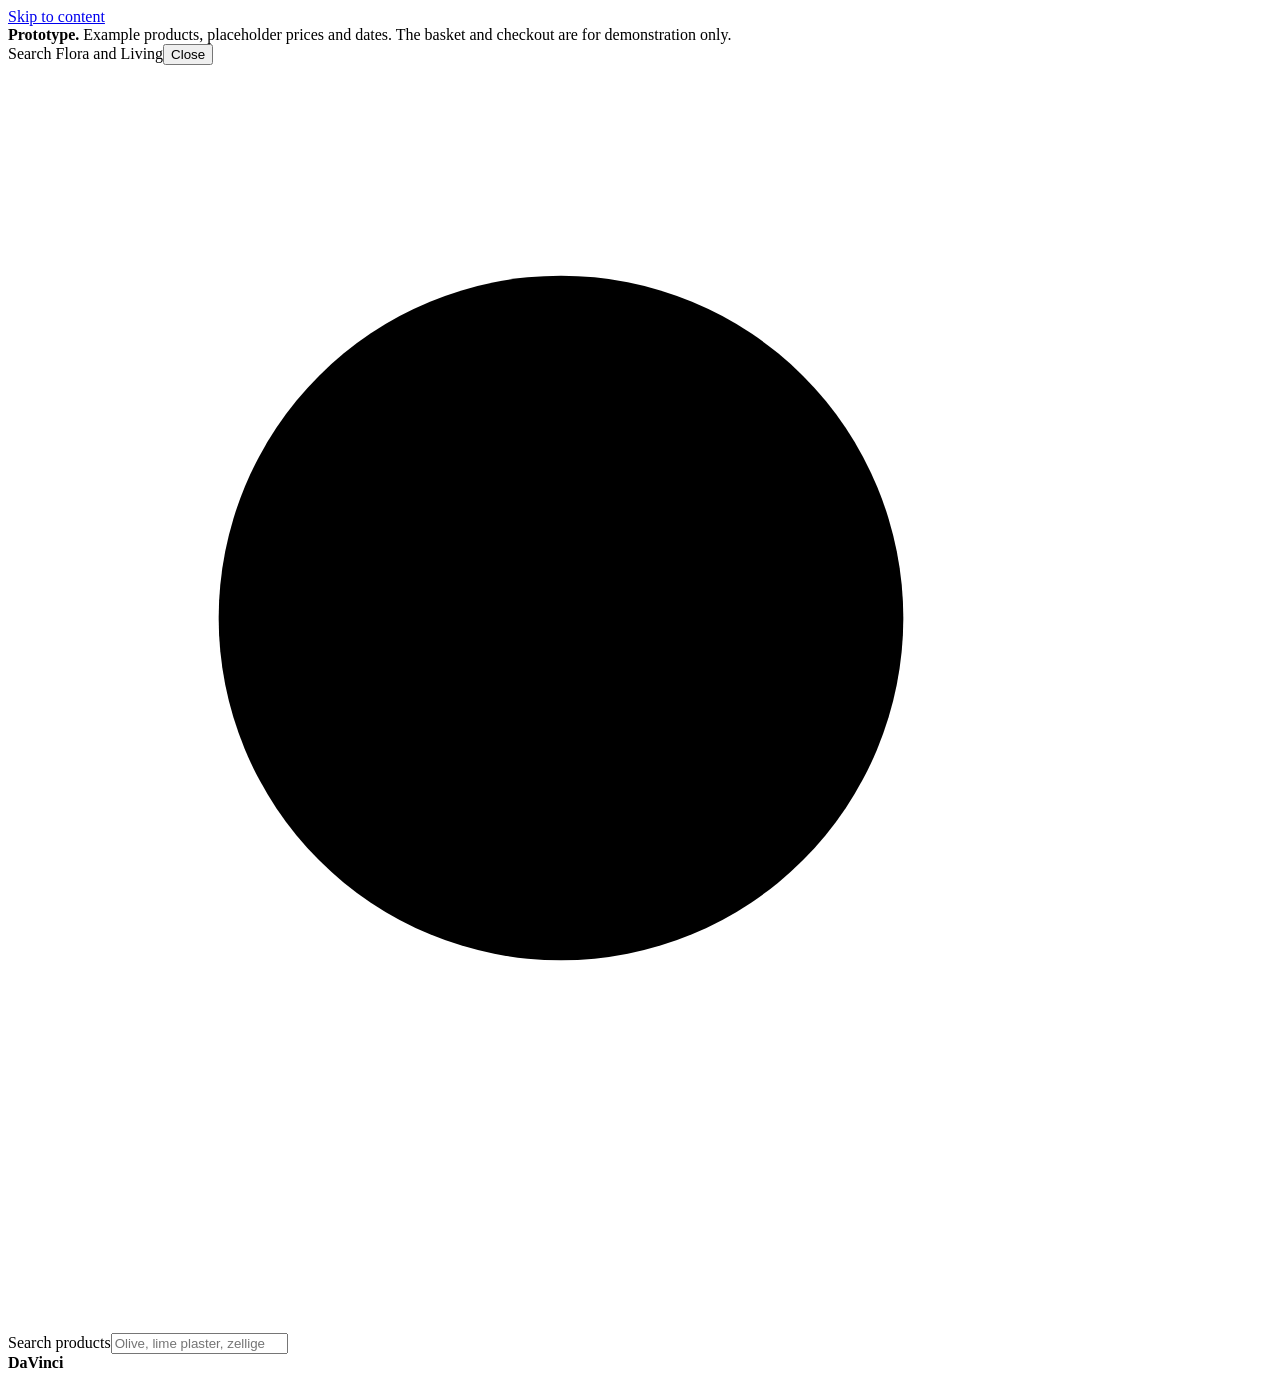
==== index.html @ 7cac7060 "Add files via upload" ====
<!DOCTYPE html>
<html lang="en">
<head>
<meta charset="utf-8">
<meta name="viewport" content="width=device-width, initial-scale=1">
<title>DaVinci Flora &amp; Living</title>
<meta name="description" content="Two webshops. One DaVinci. Flora for olive and citrus trees, Mediterranean plants and pots; Living for paint, wall finishes, tiles and microcement; workshops that bring them together.">
<link rel="preconnect" href="https://fonts.googleapis.com">
<link rel="preconnect" href="https://fonts.gstatic.com" crossorigin>
<link href="https://fonts.googleapis.com/css2?family=Cormorant+Garamond:ital,wght@0,400;0,500;1,400&family=Hanken+Grotesk:wght@400;500;600&display=swap" rel="stylesheet">
<link rel="stylesheet" href="css/site.css">
</head>
<body>
<svg width="0" height="0" style="position:absolute" aria-hidden="true" focusable="false">
  <defs>
    <filter id="grain" x="0" y="0" width="100%" height="100%"><feTurbulence type="fractalNoise" baseFrequency=".85" numOctaves="2" stitchTiles="stitch"/><feColorMatrix values="0 0 0 0 .35  0 0 0 0 .27  0 0 0 0 .18  0 0 0 .5 0"/></filter>
    <filter id="soft" x="-30%" y="-30%" width="160%" height="160%"><feGaussianBlur stdDeviation="6"/></filter>
    <filter id="soft2" x="-30%" y="-30%" width="160%" height="160%"><feGaussianBlur stdDeviation="16"/></filter>
  </defs>
</svg>
<a class="sr skip" href="#main">Skip to content</a>
<div class="banner" role="note"><b>Prototype.</b> Example products, placeholder prices and dates. The basket and checkout are for demonstration only.</div>
<header class="hdr" id="hdr"></header>
<div class="mmenu" id="mmenu"></div>
<main id="main" tabindex="-1"></main>
<footer class="ftr" id="ftr"></footer>

<div class="scrim" id="scrim"></div>
<aside class="drawer" id="drawer" role="dialog" aria-modal="true" aria-label="Basket"></aside>
<div class="search" id="search" role="dialog" aria-modal="true" aria-label="Search both shops">
  <div class="wrap search-in">
    <div class="search-top"><span class="eyebrow">Search Flora and Living</span><button class="ibtn" data-close>Close</button></div>
    <label class="field">
      <svg viewBox="0 0 24 24" aria-hidden="true"><circle cx="10.5" cy="10.5" r="6.5"/><path d="M15.5 15.5L21 21"/></svg>
      <span class="sr">Search products</span><input id="sq" type="search" placeholder="Olive, lime plaster, zellige" autocomplete="off">
    </label>
    <div class="sres pgrid" id="sres"></div>
  </div>
</div>
<div class="modal" id="modal"></div>
<div class="toast" id="toast" role="status" aria-live="polite"></div>
<div class="curtain" id="curtain" aria-hidden="true"><b>DaVinci</b></div>

<script src="js/data.js"></script>
<script src="js/photos.js"></script>
<script src="js/art.js"></script>
<script src="js/app.js"></script>
</body>
</html>
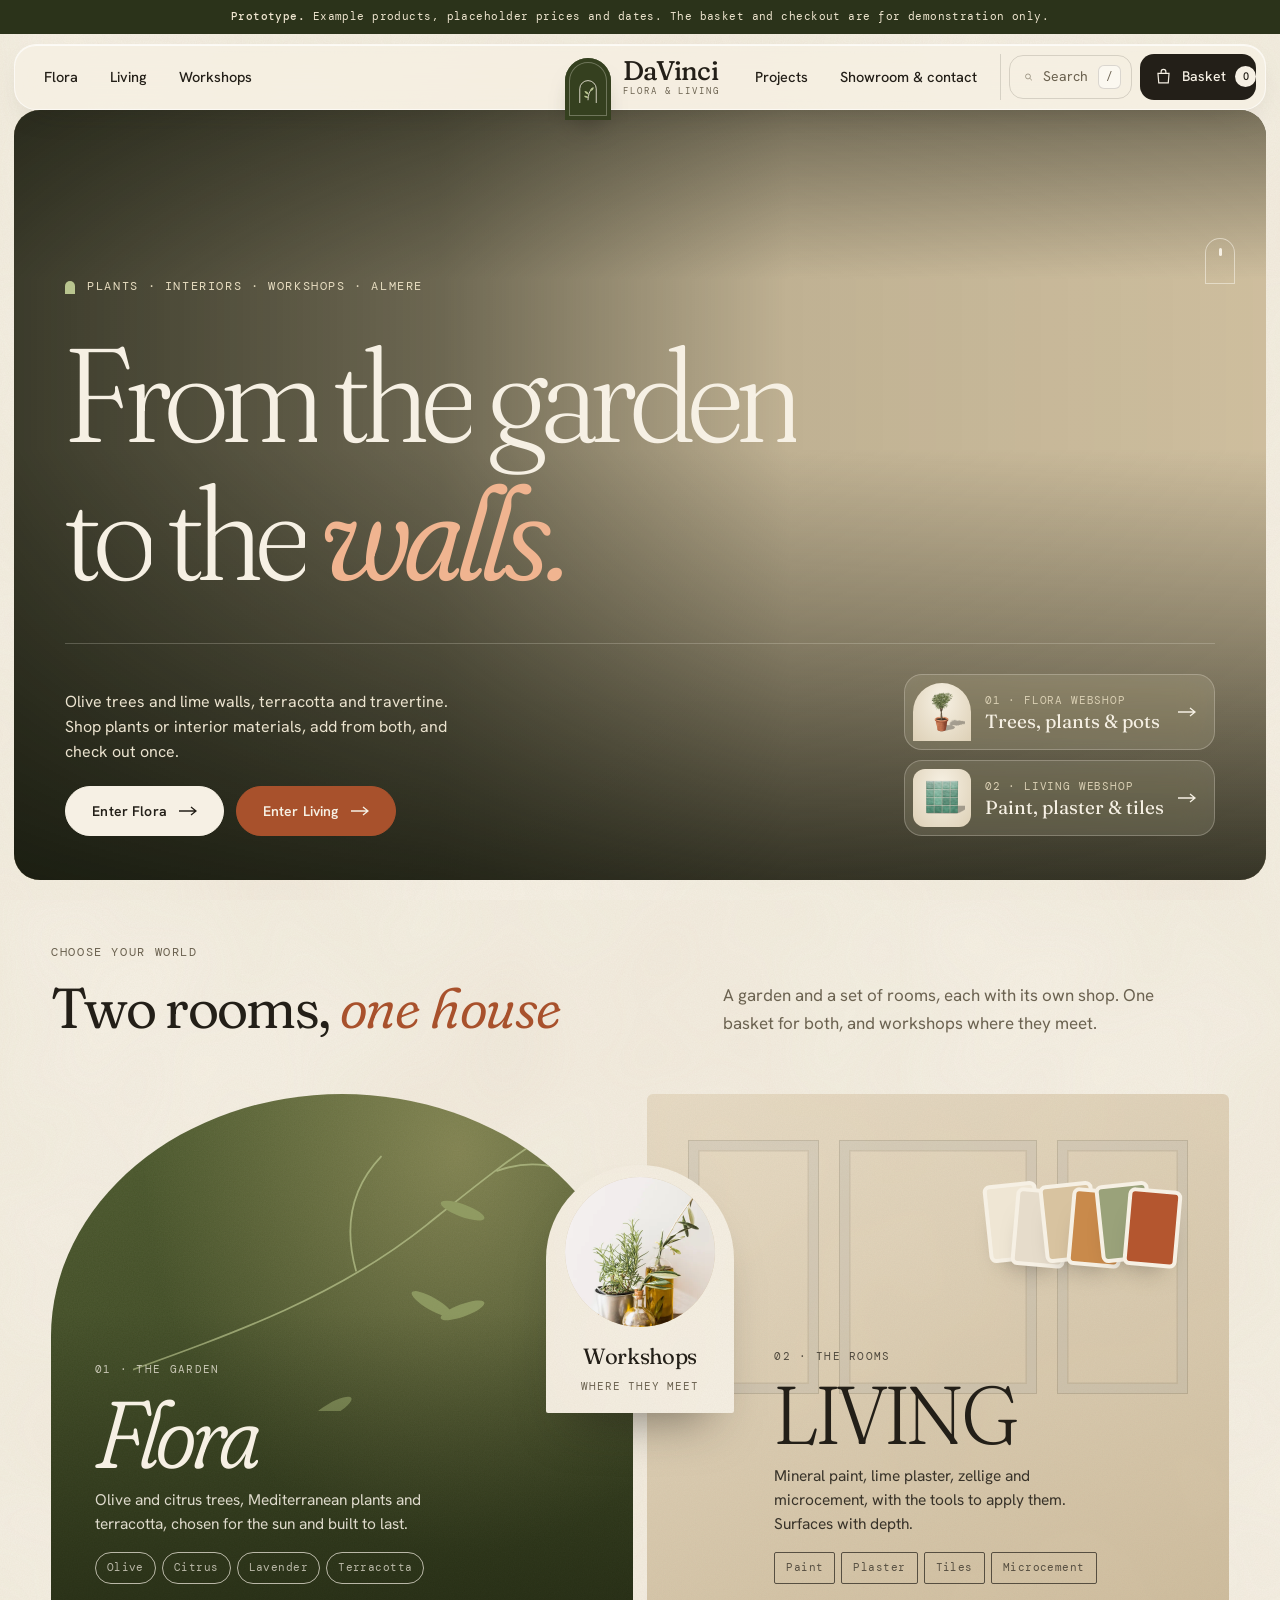
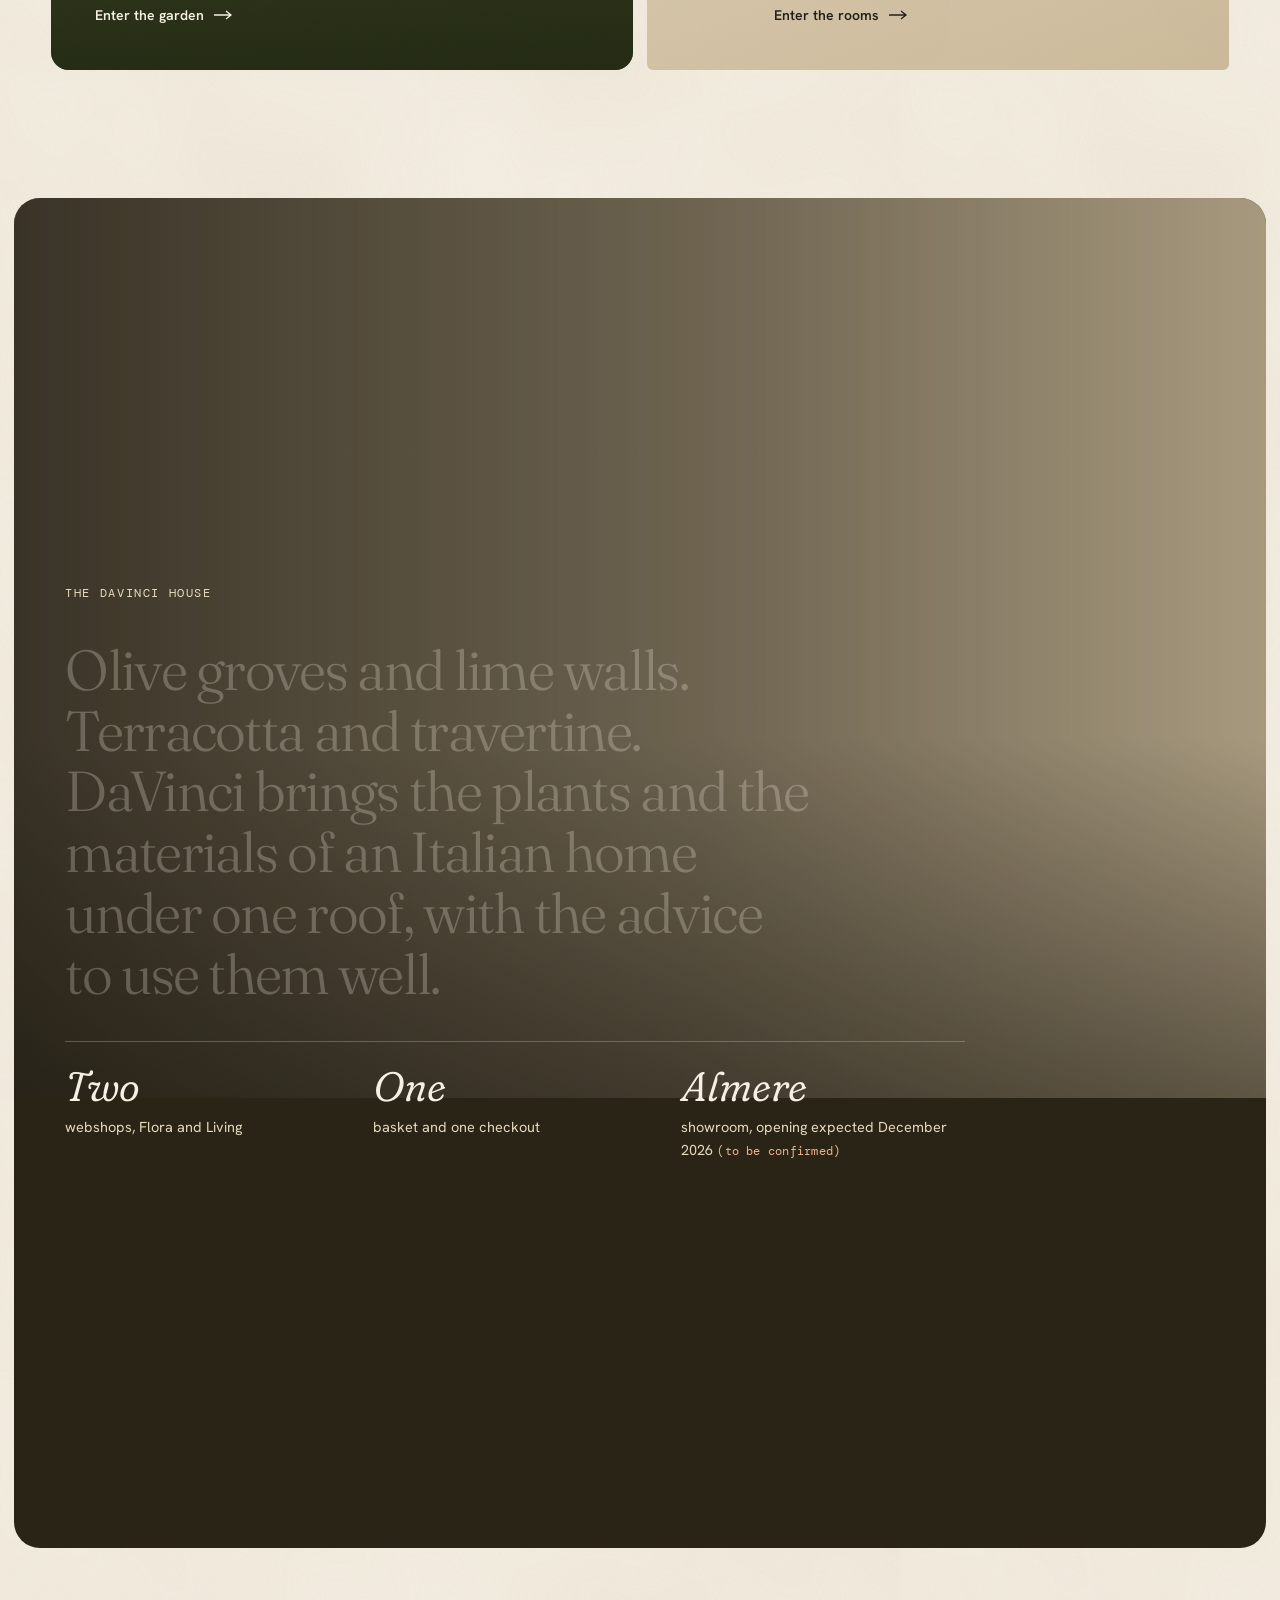
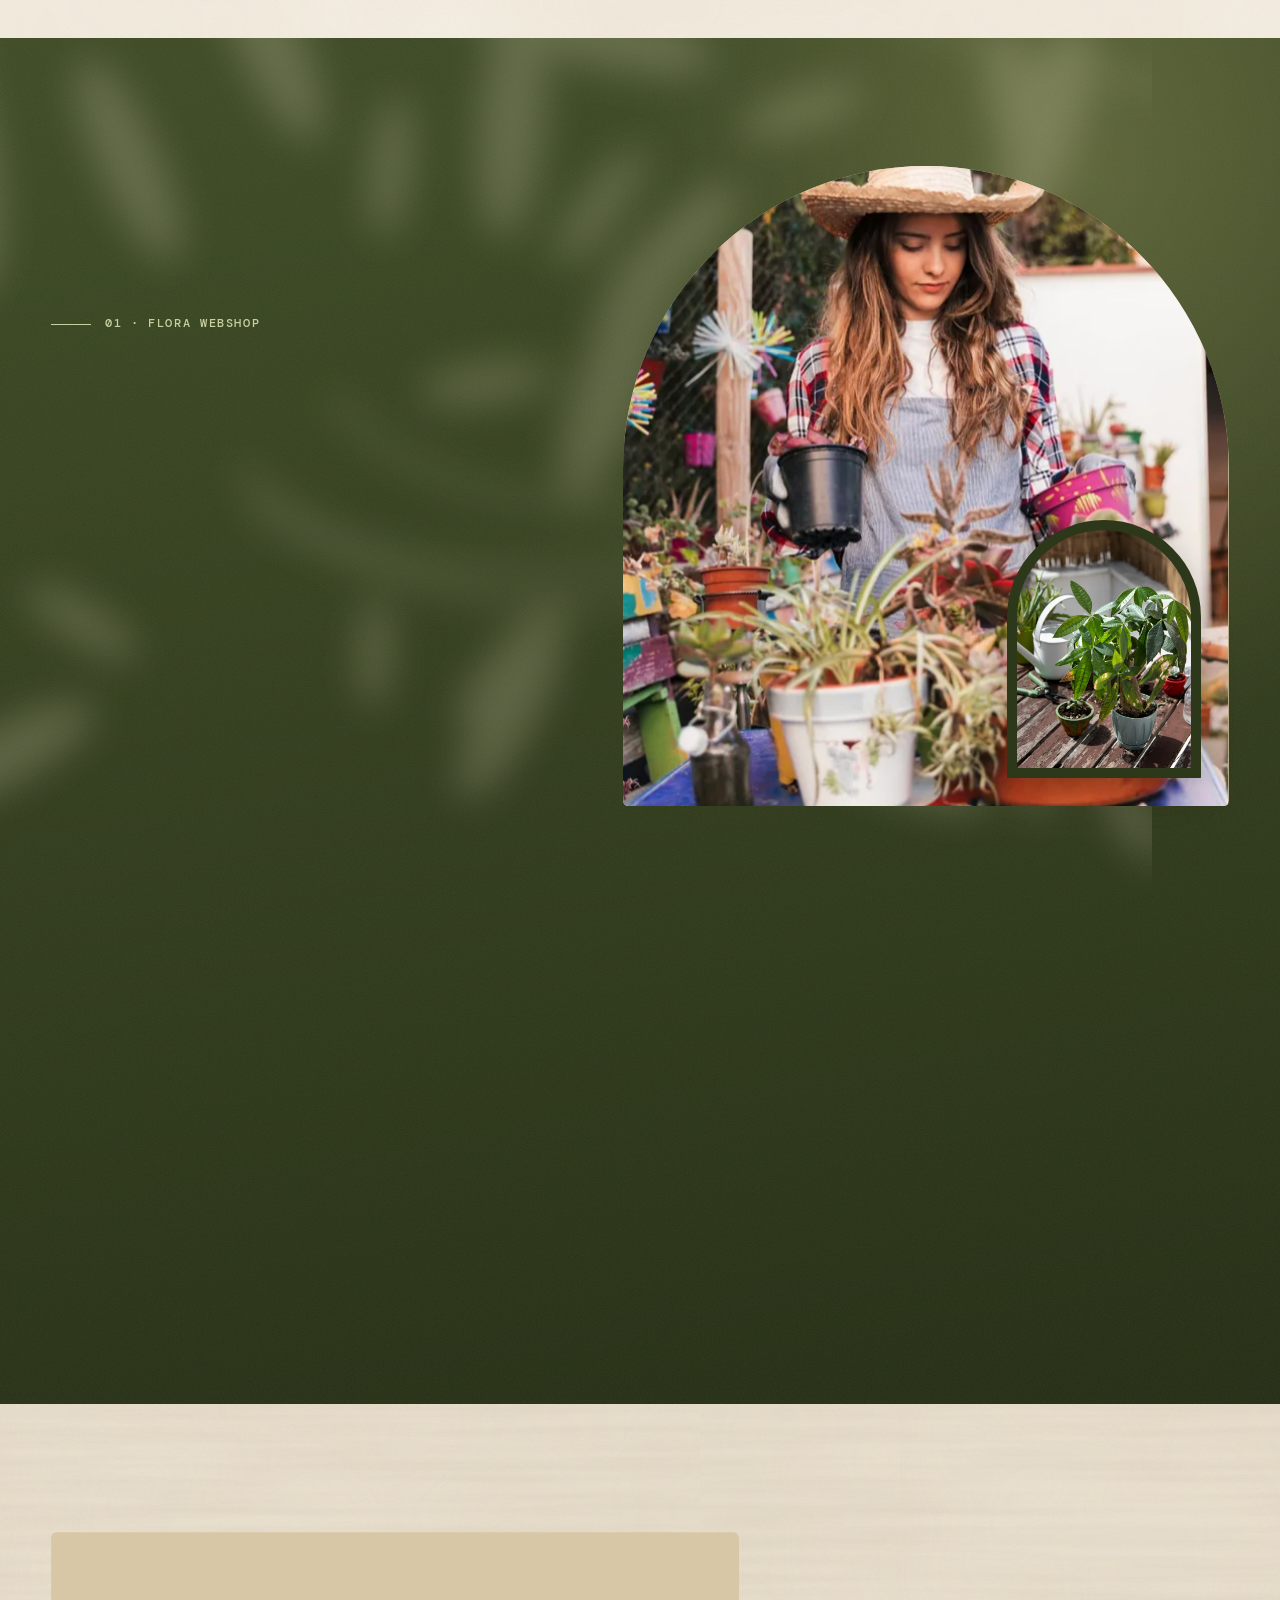
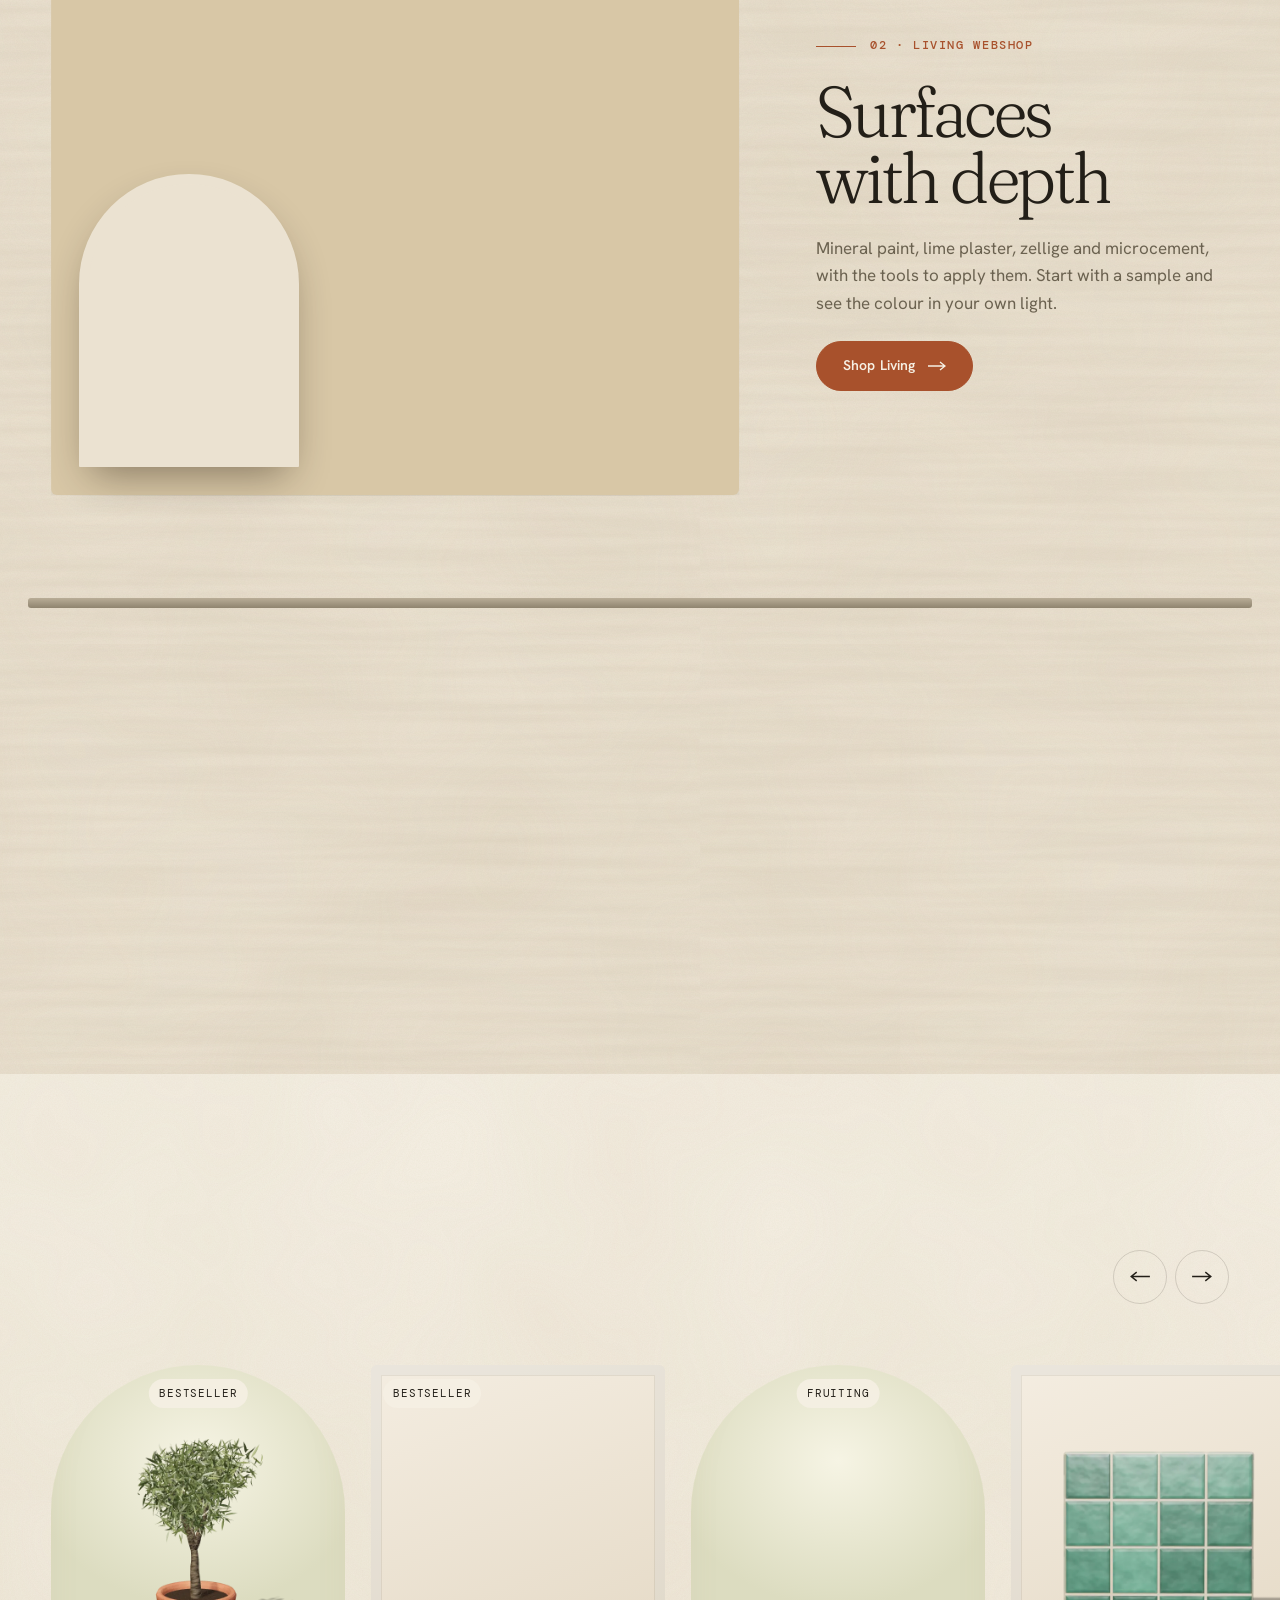
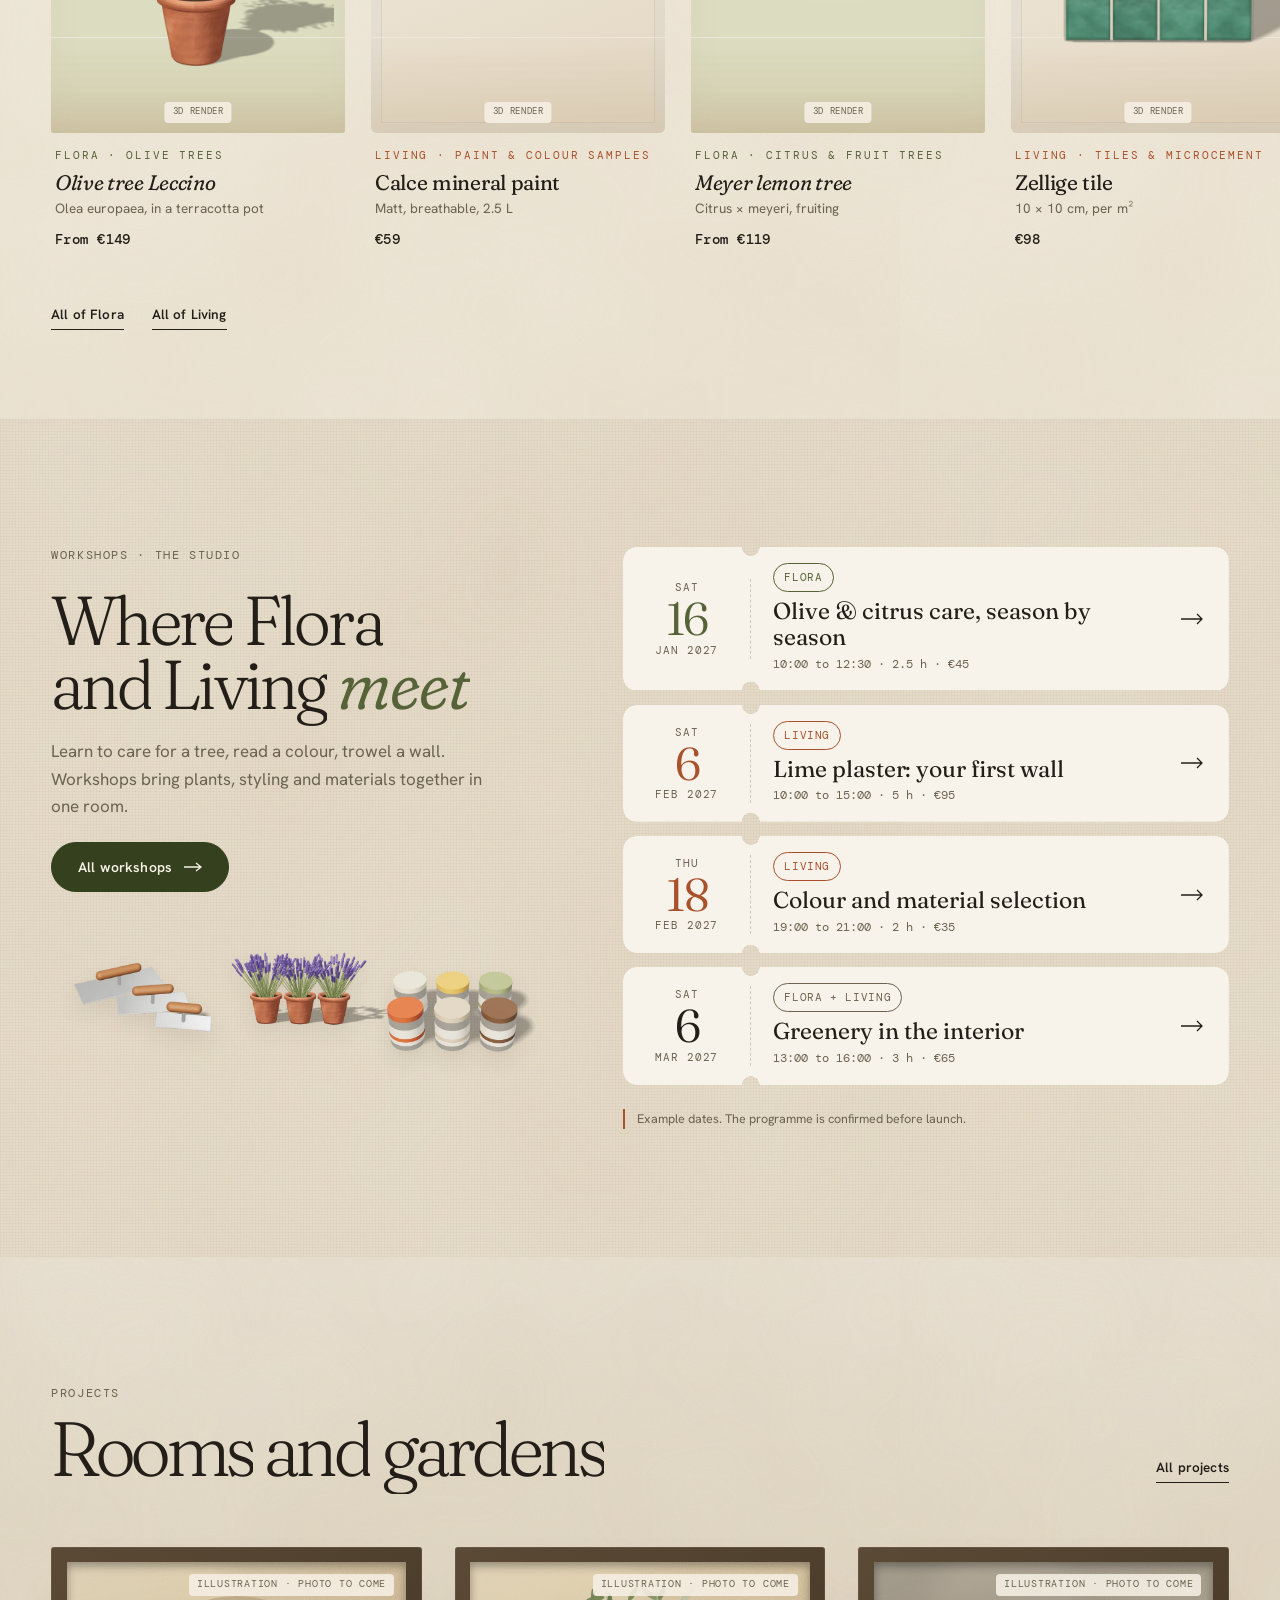
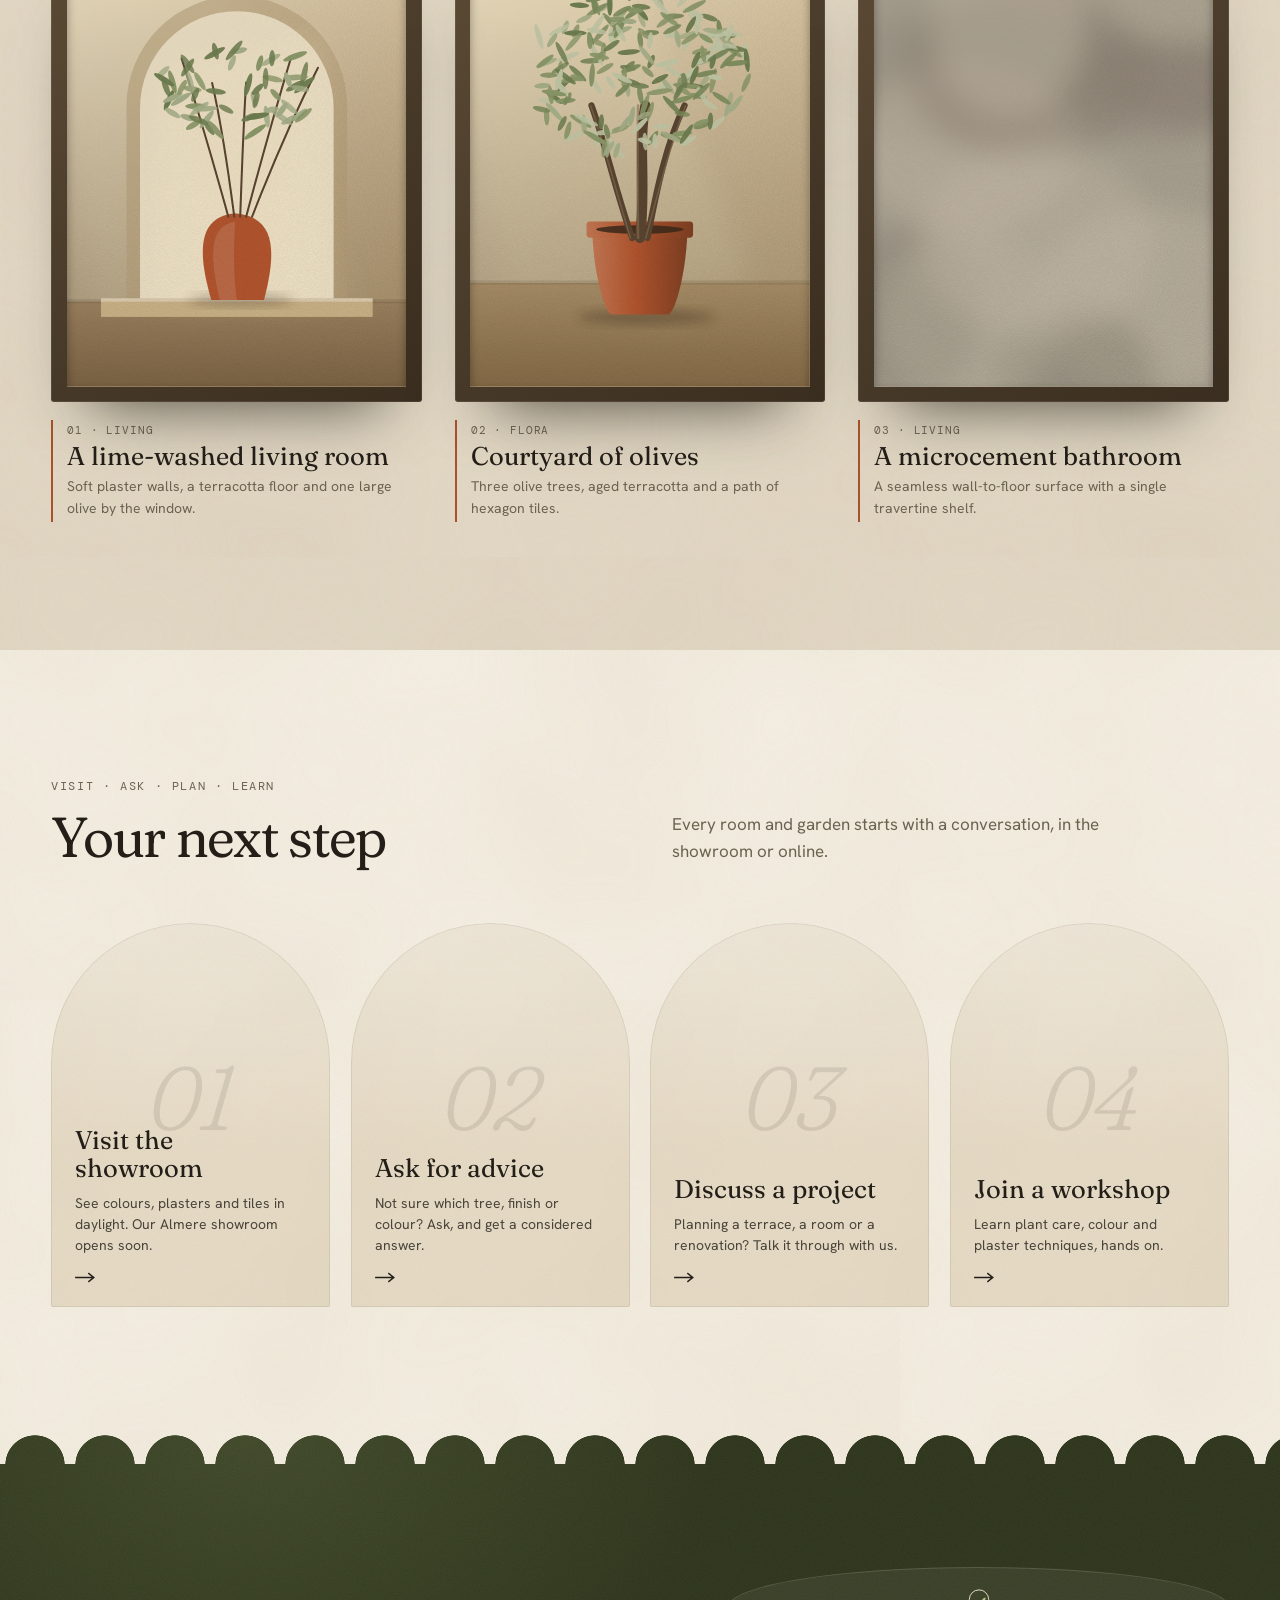
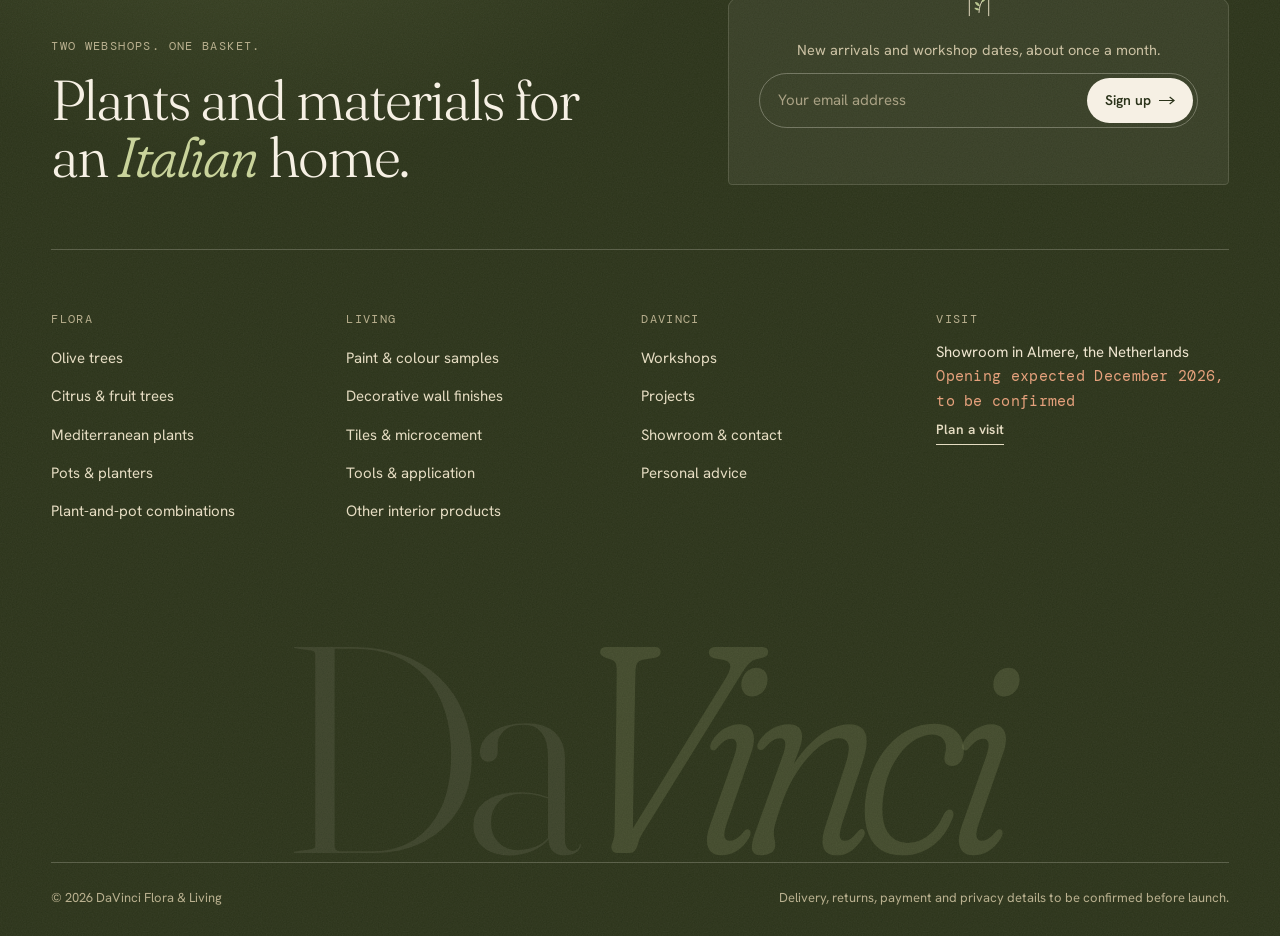
==== commit c9fc1390: "Add files via upload" ====
--- a/index.html
+++ b/index.html
@@ -5,10 +5,12 @@
 <meta name="viewport" content="width=device-width, initial-scale=1">
 <title>DaVinci Flora &amp; Living</title>
 <meta name="description" content="Two webshops. One DaVinci. Flora for olive and citrus trees, Mediterranean plants and pots; Living for paint, wall finishes, tiles and microcement; workshops that bring them together.">
-<link rel="preconnect" href="https://fonts.googleapis.com">
-<link rel="preconnect" href="https://fonts.gstatic.com" crossorigin>
-<link href="https://fonts.googleapis.com/css2?family=Cormorant+Garamond:ital,wght@0,400;0,500;1,400&family=Hanken+Grotesk:wght@400;500;600&display=swap" rel="stylesheet">
+<link rel="preload" href="fonts/fraunces-latin-full-normal.woff2" as="font" type="font/woff2" crossorigin>
+<link rel="preload" href="fonts/hanken-grotesk-latin-wght-normal.woff2" as="font" type="font/woff2" crossorigin>
 <link rel="stylesheet" href="css/site.css">
+<link rel="stylesheet" href="css/v2.css">
+<link rel="stylesheet" href="css/v3.css">
+<script type="importmap">{ "imports": { "three": "./js/vendor/three.module.min.js" } }</script>
 </head>
 <body>
 <svg width="0" height="0" style="position:absolute" aria-hidden="true" focusable="false">
--- a/css/site.css
+++ b/css/site.css
@@ -0,0 +1,889 @@
+/* DaVinci Flora & Living: design system (Version 1.3)
+   Layout idea: an Italian house. Arches and stone for Flora, planes and plaster for Living, ivory space between. */
+
+/* ===================== 0. FONTS (self-hosted, SIL Open Font License) =====================
+   Version 2 type system, three voices:
+   Fraunces: display. A soft, "wonky" old-style serif with an optical-size axis; its SOFT axis rounds the
+     serifs like worn stone and terracotta, its italic carries the botanical warmth. Headings, statements, names.
+   Hanken Grotesk: body and interface. A warm, open grotesk that stays readable at small sizes on phones.
+   DM Mono: the specification voice. Prices, labels, indexes and kickers, like a material sample card. */
+@font-face { font-family: 'Fraunces'; font-style: normal; font-weight: 100 900; font-display: swap; src: url(../fonts/fraunces-latin-full-normal.woff2) format('woff2'); }
+@font-face { font-family: 'Fraunces'; font-style: italic; font-weight: 100 900; font-display: swap; src: url(../fonts/fraunces-latin-full-italic.woff2) format('woff2'); }
+@font-face { font-family: 'Hanken Grotesk'; font-style: normal; font-weight: 100 900; font-display: swap; src: url(../fonts/hanken-grotesk-latin-wght-normal.woff2) format('woff2'); }
+@font-face { font-family: 'Hanken Grotesk'; font-style: italic; font-weight: 100 900; font-display: swap; src: url(../fonts/hanken-grotesk-latin-wght-italic.woff2) format('woff2'); }
+@font-face { font-family: 'DM Mono'; font-style: normal; font-weight: 400; font-display: swap; src: url(../fonts/dm-mono-latin-400-normal.woff2) format('woff2'); }
+@font-face { font-family: 'DM Mono'; font-style: normal; font-weight: 500; font-display: swap; src: url(../fonts/dm-mono-latin-500-normal.woff2) format('woff2'); }
+/* metric-adjusted fallbacks so the layout barely moves while fonts load, or if they fail */
+@font-face { font-family: 'Fraunces Fallback'; src: local('Georgia'), local('Times New Roman'); size-adjust: 104%; ascent-override: 92%; descent-override: 24%; }
+@font-face { font-family: 'Hanken Fallback'; src: local('Helvetica Neue'), local('Arial'); size-adjust: 98%; }
+
+/* ===================== 1. TOKENS ===================== */
+:root {
+  /* colour */
+  --ivory: #f6f0e4;
+  --cream: #ede3cf;
+  --linen: #e8dece;
+  --stone: #d9ccb4;
+  --sand: #d8c7a6;
+  --olive: #35401f;
+  --olive-2: #566339;
+  --olive-ink: #2b331a;
+  --clay: #a8512c;
+  --clay-deep: #6c3820;
+  --ink: #231f18;
+  --muted: #6b6250;
+  --on-dark: #efe6d0;
+  --on-dark-muted: #cbc1a3;
+  --line: rgba(35, 31, 24, .15);
+  --line-dark: rgba(246, 240, 228, .22);
+  /* type */
+  --display: 'Fraunces', 'Fraunces Fallback', Georgia, 'Times New Roman', serif;
+  --body: 'Hanken Grotesk', 'Hanken Fallback', 'Helvetica Neue', Arial, sans-serif;
+  --ui: var(--body);           /* navigation and buttons */
+  --mono: 'DM Mono', ui-monospace, 'SFMono-Regular', Menlo, Consolas, monospace; /* prices, labels, indexes */
+  --ui-stretch: 100%;
+  --soft: 'SOFT' 60, 'WONK' 0;
+  --soft-it: 'SOFT' 100, 'WONK' 1;
+  --fs-hero: clamp(58px, 9.2vw, 168px);
+  --fs-display: clamp(48px, 7vw, 120px);
+  --fs-h1: clamp(46px, 6.4vw, 104px);
+  --fs-h2: clamp(36px, 4.4vw, 68px);
+  --fs-h3: clamp(23px, 2vw, 30px);
+  --fs-h4: 20px;
+  --fs-lead: clamp(17px, 1.25vw, 19px);
+  --fs-body: 16.5px;
+  --fs-sm: 14px;
+  --fs-xs: 11.5px;
+  --track-eyebrow: .14em;
+  --track-display: -.035em;
+  /* space */
+  --gut: clamp(20px, 4vw, 56px);
+  --inset: clamp(8px, 1.1vw, 16px);
+  --sec: clamp(88px, 10vw, 152px);
+  --sec-sm: clamp(56px, 7vw, 104px);
+  --gap: clamp(16px, 2vw, 28px);
+  --gap-lg: clamp(32px, 6vw, 104px);
+  --measure: 46ch;
+  --hdr: 78px;
+  /* radius: restrained, by role */
+  --r-xs: 2px;   /* buttons, inputs */
+  --r-sm: 4px;   /* chips, filters, thumbnails, labels */
+  --r-md: 8px;   /* product and card images, panels */
+  --r-lg: 14px;  /* heroes, large editorial images, feature panels */
+  --r-arch: 999px 999px var(--r-md) var(--r-md);
+  --r-soft-arch: 46% 46% var(--r-md) var(--r-md) / 26% 26% var(--r-md) var(--r-md);
+  /* depth + motion */
+  --shadow-pop: 0 30px 60px -30px rgba(35, 31, 24, .32);
+  --shadow-card: 0 18px 40px -28px rgba(35, 31, 24, .4);
+  --ease: cubic-bezier(.22, .8, .24, 1);
+  --ease-io: cubic-bezier(.65, 0, .25, 1);
+  --t-fast: .35s;
+  --t-med: .6s;
+  --t-slow: 1.2s;
+  color-scheme: light;
+}
+
+/* ===================== 2. BASE ===================== */
+*, *::before, *::after { box-sizing: border-box; }
+html { -webkit-text-size-adjust: 100%; }
+body { margin: 0; background: var(--ivory); color: var(--ink); font-family: var(--body); font-size: var(--fs-body); line-height: 1.62; font-optical-sizing: auto; -webkit-font-smoothing: antialiased; overflow-x: hidden; }
+img, svg { max-width: 100%; display: block; }
+a { color: inherit; text-decoration: none; }
+button { font: inherit; color: inherit; background: none; border: 0; padding: 0; cursor: pointer; }
+input, select, textarea { font: inherit; color: inherit; }
+h1, h2, h3, h4, p, dl, dd { margin: 0; }
+h1, h2, h3, h4, .h1, .h2, .h3 { font-family: var(--display); font-weight: 380; font-optical-sizing: auto; font-variation-settings: var(--soft); line-height: 1.04; letter-spacing: -.02em; text-wrap: balance; font-kerning: normal; }
+h1 em, h2 em, h3 em, .h1 em, .h2 em, .h3 em, .big em { font-style: italic; font-weight: 340; font-variation-settings: var(--soft-it); letter-spacing: -.01em; }
+p, li, dd { text-wrap: pretty; }
+:focus-visible { outline: 2px solid var(--clay); outline-offset: 3px; border-radius: var(--r-xs); }
+.sr { position: absolute; width: 1px; height: 1px; overflow: hidden; clip: rect(0 0 0 0); white-space: nowrap; }
+.skip:focus { position: fixed; left: 12px; top: 12px; z-index: 200; width: auto; height: auto; clip: auto; background: var(--ink); color: var(--ivory); padding: 10px 16px; border-radius: var(--r-xs); }
+.wrap { width: 100%; max-width: 1400px; margin: 0 auto; padding-inline: var(--gut); }
+.tnum { font-variant-numeric: tabular-nums; }
+
+/* ===================== 3. TYPE + SECTIONS ===================== */
+.kicker, .eyebrow { font-family: var(--mono); font-size: 11.5px; letter-spacing: var(--track-eyebrow); text-transform: uppercase; color: var(--muted); font-weight: 400; }
+/* the functional voice: narrowed Instrument Sans, tracked caps */
+.nl, .ibtn, .btn, .shopname, .shoptag, .phlabel, .ftr h4, .vgrp .lbl, .fld label, .fld legend, .flabel, .dd a.all, .brand small, .tbc, .chip, .seg span { font-stretch: var(--ui-stretch); }
+.price, .big-price { font-family: var(--mono); font-weight: 400; letter-spacing: -.01em; font-feature-settings: 'tnum' 1, 'lnum' 1; }
+.big-price { font-size: clamp(26px, 2.4vw, 34px) !important; }
+.shopname, .shoptag, .phlabel, .vgrp .lbl, .tbc, .chip, .fi-cnt, .fi-idx, .catlist a small, .wsrow .m, .shopcount, .crumb { font-family: var(--mono); font-weight: 400; }
+.h1 { font-size: var(--fs-display); line-height: .94; letter-spacing: var(--track-display); font-weight: 360; }
+.h1 em { font-style: italic; color: var(--clay); }
+.h2 { font-size: var(--fs-h2); line-height: 1; letter-spacing: -.03em; font-weight: 370; }
+.h3 { font-size: var(--fs-h3); line-height: 1.1; }
+.lead { font-size: var(--fs-lead); line-height: 1.58; color: var(--muted); max-width: var(--measure); }
+.sec { padding-block: var(--sec); }
+.sec-sm { padding-block: var(--sec-sm); }
+.tone-ivory { background: var(--ivory); }
+.tone-cream { background: var(--cream); }
+.tone-linen { background: var(--linen); }
+.tone-stone { background: var(--stone); }
+.tone-olive { background: var(--olive); color: var(--ivory); }
+.tone-olive .kicker, .tone-olive .eyebrow { color: var(--on-dark-muted); }
+.sechead { display: flex; justify-content: space-between; align-items: end; gap: 24px; margin-bottom: clamp(32px, 4.5vw, 60px); flex-wrap: wrap; }
+.sechead .eyebrow { display: block; margin-bottom: 14px; }
+.sechead-links { display: flex; gap: 28px; padding-bottom: 8px; }
+.shopname { display: flex; align-items: center; gap: 14px; font-size: var(--fs-xs); letter-spacing: var(--track-eyebrow); text-transform: uppercase; font-weight: 500; }
+.shopname::before { content: ''; width: 40px; height: 1px; background: currentColor; }
+.rule { height: 1px; background: var(--line); border: 0; margin: 0; }
+.note { font-size: 12.5px; color: var(--muted); border-left: 2px solid var(--clay); padding-left: 12px; }
+.tbc { color: var(--clay); font-size: var(--fs-xs); letter-spacing: .06em; }
+
+/* ===================== 4. BUTTONS, LINKS, CHIPS ===================== */
+.btn { position: relative; display: inline-flex; align-items: center; justify-content: center; gap: 12px; min-height: 52px; padding: 0 30px; border: 1px solid var(--olive); border-radius: var(--r-xs); background: var(--olive); color: var(--ivory); font-size: 13px; font-weight: 560; letter-spacing: .17em; text-transform: uppercase; overflow: hidden; isolation: isolate; transition: color var(--t-med) var(--ease), border-color var(--t-med) var(--ease); white-space: nowrap; }
+.btn::before { content: ''; position: absolute; inset: 0; background: var(--ivory); transform: translateY(101%); transition: transform var(--t-med) var(--ease); z-index: -1; }
+.btn:hover { color: var(--olive); }
+.btn:hover::before { transform: none; }
+.btn .arr { width: 18px; height: 10px; stroke: currentColor; fill: none; stroke-width: 1.3; transition: transform .5s var(--ease); flex: none; }
+.btn:hover .arr { transform: translateX(5px); }
+.btn.ghost { background: transparent; color: var(--ink); border-color: var(--ink); }
+.btn.ghost::before { background: var(--ink); }
+.btn.ghost:hover { color: var(--ivory); }
+.btn.clay { background: var(--clay); border-color: var(--clay); }
+.btn.clay:hover { color: var(--clay); }
+.btn.light { background: transparent; color: var(--ivory); border-color: rgba(246, 240, 228, .8); }
+.btn.light::before { background: var(--ivory); }
+.btn.light:hover { color: var(--olive); }
+.btn.ivory { background: var(--ivory); color: var(--ink); border-color: var(--ivory); }
+.btn.ivory::before { background: var(--olive); }
+.btn.ivory:hover { color: var(--ivory); border-color: var(--olive); }
+.btn.sm { min-height: 44px; padding: 0 22px; }
+.btn.full { width: 100%; }
+.btn.done { background: var(--olive-2); border-color: var(--olive-2); color: var(--ivory); }
+.btn[aria-busy="true"] { pointer-events: none; opacity: .75; }
+.tick { width: 16px; height: 16px; stroke: currentColor; fill: none; stroke-width: 2; stroke-dasharray: 22; stroke-dashoffset: 22; animation: draw .6s var(--ease) forwards; }
+@keyframes draw { to { stroke-dashoffset: 0; } }
+.link { position: relative; display: inline-block; font-size: 12.5px; letter-spacing: .18em; text-transform: uppercase; padding: 6px 0 4px; }
+.link::after { content: ''; position: absolute; left: 0; right: 0; bottom: 0; height: 1px; background: currentColor; transform-origin: left; }
+.link:hover::after { animation: relink .8s var(--ease); }
+@keyframes relink { 0% { transform: scaleX(1); transform-origin: right; } 45% { transform: scaleX(0); transform-origin: right; } 46% { transform-origin: left; } 100% { transform: scaleX(1); transform-origin: left; } }
+.chip { display: inline-block; font-size: 10.5px; letter-spacing: .16em; text-transform: uppercase; border: 1px solid currentColor; padding: 5px 10px; border-radius: var(--r-sm); white-space: nowrap; }
+.chip.flora { color: var(--olive-2); } .chip.living { color: var(--clay); } .chip.both { color: var(--muted); }
+.tone-olive .chip.flora, .on-dark .chip.flora { color: #a9bb84; }
+.tone-olive .chip.living, .on-dark .chip.living { color: #e5a17c; }
+.tone-olive .chip.both, .on-dark .chip.both { color: #e5d6a8; }
+.pill { position: relative; display: inline-flex; align-items: center; white-space: nowrap; min-height: 42px; padding: 0 18px; border: 1px solid var(--line); border-radius: var(--r-sm); font-size: 13.5px; transition: background var(--t-fast) var(--ease), color var(--t-fast), border-color var(--t-fast); }
+.pill:hover { border-color: var(--ink); }
+.pill[aria-pressed="true"], .pill[aria-current="true"] { background: var(--ink); color: var(--ivory); border-color: var(--ink); }
+.pills { display: flex; gap: 8px; overflow-x: auto; scrollbar-width: none; padding: 2px; }
+.pills::-webkit-scrollbar { display: none; }
+
+/* ===================== 5. HEADER, NAV, MENU ===================== */
+.banner { background: var(--olive); color: var(--on-dark); font-size: 12.5px; letter-spacing: .04em; text-align: center; padding: 9px var(--gut); }
+.banner b { font-weight: 600; }
+.hdr { position: sticky; top: 0; z-index: 50; background: rgba(246, 240, 228, .94); backdrop-filter: blur(14px); -webkit-backdrop-filter: blur(14px); border-bottom: 1px solid transparent; transition: transform .6s var(--ease), border-color .4s, background .4s, color .4s; }
+.hdr.scrolled { border-color: var(--line); }
+.hdr.hide { transform: translateY(-100%); }
+.hdr-in { height: var(--hdr); display: grid; grid-template-columns: 1fr auto 1fr; align-items: center; gap: 24px; }
+.nav { display: flex; gap: clamp(16px, 2.4vw, 36px); align-items: center; }
+.nav.right { justify-content: flex-end; }
+.nav-item { position: relative; }
+.nl { position: relative; font-size: 12.5px; font-weight: 530; letter-spacing: .15em; text-transform: uppercase; padding: 10px 0; display: inline-block; white-space: nowrap; }
+.nl::after { content: ''; position: absolute; left: 0; right: 0; bottom: 4px; height: 1px; background: currentColor; transform: scaleX(0); transform-origin: right; transition: transform var(--t-med) var(--ease); }
+.nl:hover::after, .nl[aria-current="page"]::after, .nav-item:focus-within > .nl::after { transform: scaleX(1); transform-origin: left; }
+.brand { text-align: center; line-height: 1; display: grid; gap: 6px; justify-items: center; }
+.brand b { font-family: var(--display); font-weight: 500; font-size: 27px; letter-spacing: .3em; padding-left: .3em; text-transform: uppercase; }
+.brand small { font-size: 10px; letter-spacing: .42em; padding-left: .42em; text-transform: uppercase; color: var(--muted); }
+.ibtn { display: inline-flex; align-items: center; justify-content: center; gap: 8px; min-width: 44px; height: 44px; padding: 0 8px; font-size: 12.5px; letter-spacing: .14em; text-transform: uppercase; border-radius: var(--r-xs); }
+.ibtn svg { flex: none; width: 21px; height: 21px; max-width: none; stroke: currentColor; fill: none; stroke-width: 1.4; }
+.count { display: inline-grid; place-items: center; min-width: 21px; height: 21px; padding: 0 5px; border-radius: 11px; background: var(--olive); color: var(--ivory); font-size: 11px; letter-spacing: 0; font-variant-numeric: tabular-nums; }
+.count.bump { animation: bump .6s var(--ease); }
+@keyframes bump { 35% { transform: scale(1.45); } }
+.dd { position: absolute; top: 100%; left: -24px; min-width: 300px; background: var(--ivory); border: 1px solid var(--line); border-radius: var(--r-md); padding: 12px 8px 10px; opacity: 0; visibility: hidden; transform: translateY(10px); transition: opacity var(--t-fast) var(--ease), transform .45s var(--ease), visibility var(--t-fast); box-shadow: var(--shadow-pop); }
+.nav-item:hover .dd, .nav-item:focus-within .dd { opacity: 1; visibility: visible; transform: none; }
+.dd a { display: block; padding: 9px 16px; font-family: var(--display); font-size: 19px; line-height: 1.2; border-radius: var(--r-sm); transition: padding .45s var(--ease), color .3s, background .3s; }
+.dd a:hover { padding-left: 24px; color: var(--clay); background: var(--cream); }
+.dd a.all { font-family: var(--body); font-size: 12px; letter-spacing: .16em; text-transform: uppercase; color: var(--clay); margin-top: 6px; border-top: 1px solid var(--line); border-radius: 0; padding-top: 14px; }
+.burger { display: none; width: 44px; height: 44px; position: relative; }
+.burger i { position: absolute; left: 10px; right: 10px; height: 1.5px; background: currentColor; transition: transform .5s var(--ease), top .5s var(--ease); }
+.burger i:nth-child(1) { top: 17px; } .burger i:nth-child(2) { top: 26px; }
+.menu-open .burger i:nth-child(1) { top: 21px; transform: rotate(45deg); }
+.menu-open .burger i:nth-child(2) { top: 21px; transform: rotate(-45deg); }
+.mob-r { display: none; align-items: center; justify-content: flex-end; }
+.mmenu { position: fixed; inset: 0; z-index: 45; background: var(--olive); color: var(--ivory); padding: calc(var(--hdr) + 40px) var(--gut) 40px; clip-path: inset(0 0 100% 0); visibility: hidden; transition: clip-path .8s var(--ease-io), visibility 0s .8s; display: flex; flex-direction: column; justify-content: space-between; overflow-y: auto; }
+.menu-open .mmenu { clip-path: inset(0); visibility: visible; transition: clip-path .8s var(--ease-io); }
+.menu-open .hdr { background: var(--olive); color: var(--ivory); }
+.menu-open .brand small { color: var(--on-dark-muted); }
+.menu-open .count { background: var(--ivory); color: var(--olive); }
+.mmenu a.big { display: block; font-family: var(--display); font-size: clamp(34px, 9.4vw, 56px); line-height: 1.14; padding: 4px 0; opacity: 0; transform: translateY(30px); transition: opacity .6s var(--ease), transform .8s var(--ease); }
+.menu-open .mmenu a.big { opacity: 1; transform: none; transition-delay: calc(.25s + var(--i) * .06s); }
+.mmenu-foot { display: flex; gap: 24px; margin-top: 32px; }
+
+/* ===================== 6. MEDIA ===================== */
+.ph { position: relative; overflow: hidden; background: var(--sand); border-radius: var(--r-md); isolation: isolate; }
+.ph > .art, .ph > .pi > .art { position: absolute; inset: 0; width: 100%; height: 100%; }
+.pi { position: absolute; inset: 0; }
+.pi[data-par] { inset: -7% 0; will-change: transform; }
+.zi { position: absolute; inset: 0; transition: transform 1.4s var(--ease); }
+.zi > .art, .zl > .art { position: absolute; inset: 0; width: 100%; height: 100%; }
+.zoom:hover .zi, a:hover > .zoom .zi, a:hover > .ph .zi, .card:hover .zi { transform: scale(1.05); }
+.zl { position: absolute; inset: 0; transform: scale(var(--s, 1)); transform-origin: var(--o, 50% 50%); transition: transform .9s var(--ease); }
+.ph picture, .zl picture, .thumb picture { position: absolute; inset: 0; display: block; }
+.ph img, .zl img, .thumb img { position: absolute; inset: 0; width: 100%; height: 100%; object-fit: cover; object-position: var(--fx, 50% 50%); }
+.ar45 { aspect-ratio: 4/5; } .ar43 { aspect-ratio: 4/3; } .ar11 { aspect-ratio: 1; } .ar34 { aspect-ratio: 3/4; } .ar169 { aspect-ratio: 16/9; } .ar219 { aspect-ratio: 21/9; }
+.archtop { border-radius: var(--r-arch); }
+.r-lg { border-radius: var(--r-lg); }
+.r-sm { border-radius: var(--r-sm); }
+.ph .tag { position: absolute; left: 12px; top: 12px; background: var(--ivory); color: var(--ink); font-size: 10.5px; letter-spacing: .16em; text-transform: uppercase; padding: 6px 10px; border-radius: var(--r-sm); z-index: 2; }
+.phlabel { position: absolute; top: 12px; right: 12px; z-index: 3; pointer-events: none; font-family: var(--body); font-size: 9.5px; line-height: 1; letter-spacing: .14em; text-transform: uppercase; color: var(--muted); background: rgba(246, 240, 228, .88); padding: 6px 8px; border-radius: var(--r-sm); white-space: nowrap; }
+.archtop .phlabel, .door .phlabel, .catt.arch .phlabel { top: 30%; right: 50%; transform: translateX(50%); }
+.round .phlabel { top: auto; bottom: 16%; right: 50%; transform: translateX(50%); font-size: 7.5px; letter-spacing: .06em; padding: 5px 6px; }
+.card .phlabel { top: auto; bottom: 10px; left: 10px; right: auto; font-size: 8.5px; }
+.li .phlabel, .thumb .phlabel { display: none; }
+
+/* reveal motion */
+.rv[data-reveal] { opacity: 0; transform: translateY(30px); }
+[data-reveal] { transition: opacity 1.1s var(--ease), transform var(--t-slow) var(--ease); transition-delay: var(--d, 0s); }
+.rv.ph[data-reveal], .rv.revimg { opacity: 1; transform: none; clip-path: inset(100% 0 0 0); }
+.revimg { clip-path: inset(0); transition: clip-path 1.5s var(--ease-io); transition-delay: var(--d, 0s); }
+.revimg .zi, .revimg > .pi { transition: transform 1.8s var(--ease); }
+.rv.revimg .zi { transform: scale(1.18); }
+.w { display: inline-block; overflow: hidden; vertical-align: top; padding-bottom: .14em; margin-bottom: -.14em; }
+.wi { display: inline-block; transition: transform 1.1s var(--ease); transition-delay: calc(var(--d, 0s) + var(--wi) * .055s); }
+.rv .wi { transform: translateY(112%); }
+.curtain { position: fixed; inset: 0; z-index: 90; background: var(--olive); transform: translateY(100%); visibility: hidden; pointer-events: none; display: grid; place-items: center; color: var(--ivory); }
+.curtain b { font-family: var(--display); font-weight: 400; letter-spacing: .4em; font-size: 22px; opacity: 0; transition: opacity .3s; text-transform: uppercase; }
+.curtain.cover, .curtain.leave { visibility: visible; }
+.curtain.cover { transform: none; transition: transform .5s var(--ease-io); }
+.curtain.cover b { opacity: 1; }
+.curtain.leave { transform: translateY(-100%); transition: transform .6s var(--ease-io); }
+
+/* ===================== 7. PHOTO HEROES ===================== */
+.phero { position: relative; overflow: hidden; color: var(--ivory); background: #3b3222; isolation: isolate; margin: 0 var(--inset); border-radius: var(--r-lg); }
+.phero.full { min-height: clamp(560px, 76vh, 860px); }
+.phero.shop { min-height: clamp(460px, 62vh, 640px); }
+.phero.tall { min-height: clamp(600px, 84vh, 900px); }
+.phero > .ph.phero-img { position: absolute; inset: 0; z-index: 0; background: #3b3222; border-radius: inherit; }
+.phero > .ph.phero-img .phlabel { top: 16px; right: 16px; }
+.phero-shade { position: absolute; inset: 0; z-index: 1; pointer-events: none; background: linear-gradient(90deg, rgba(24, 19, 10, .62) 0%, rgba(24, 19, 10, .32) 40%, rgba(24, 19, 10, 0) 66%), linear-gradient(0deg, rgba(24, 19, 10, .5) 0%, rgba(24, 19, 10, 0) 46%); }
+.phero.right .phero-shade { background: linear-gradient(270deg, rgba(24, 19, 10, .62) 0%, rgba(24, 19, 10, .32) 40%, rgba(24, 19, 10, 0) 66%), linear-gradient(0deg, rgba(24, 19, 10, .5) 0%, rgba(24, 19, 10, 0) 46%); }
+.phero.bottom .phero-shade { background: linear-gradient(0deg, rgba(24, 19, 10, .78) 0%, rgba(24, 19, 10, .38) 42%, rgba(24, 19, 10, .08) 70%); }
+.phero-in { position: relative; z-index: 2; min-height: inherit; display: flex; align-items: flex-end; gap: var(--gap-lg); padding-block: clamp(36px, 5.5vw, 80px); }
+.phero.right .phero-in { justify-content: flex-end; }
+.phero.split .phero-in { justify-content: space-between; }
+.phero.center .phero-in { align-items: center; }
+.phero-copy { max-width: 980px; display: grid; gap: 22px; text-shadow: 0 1px 24px rgba(20, 14, 6, .25); }
+.phero.shop .phero-copy { max-width: 600px; }
+.phero .kicker, .phero .crumb, .phero .eyebrow { color: #eadfc4; margin: 0; }
+.phero .crumb a:hover { color: #fff; }
+.phero .h1 { color: var(--ivory); }
+.phero .h1 em { color: #eeb08a; }
+.phero .shop-h1 { font-size: clamp(64px, 10vw, 148px); }
+.hero-sub { color: var(--on-dark); max-width: 46ch; font-size: var(--fs-lead); }
+.phero-cta { display: flex; gap: 12px; flex-wrap: wrap; }
+.phero .btn { text-shadow: none; }
+/* Home hero: bright, busy photo, so a stronger, layered shade keeps the copy readable */
+.phero.home-hero .phero-shade { background: linear-gradient(90deg, rgba(24, 19, 10, .84) 0%, rgba(24, 19, 10, .7) 30%, rgba(24, 19, 10, .38) 54%, rgba(24, 19, 10, .08) 78%, rgba(24, 19, 10, 0) 100%), linear-gradient(0deg, rgba(24, 19, 10, .6) 0%, rgba(24, 19, 10, 0) 50%), linear-gradient(180deg, rgba(24, 19, 10, .28) 0%, rgba(24, 19, 10, 0) 24%); }
+.phero.home-hero .phero-copy { text-shadow: 0 1px 3px rgba(20, 14, 6, .45), 0 2px 28px rgba(20, 14, 6, .45); }
+.phero .rv.revimg .zi { transform: scale(1.1); }
+.crumb { font-size: var(--fs-xs); letter-spacing: .18em; text-transform: uppercase; color: var(--muted); display: flex; gap: 10px; flex-wrap: wrap; }
+.crumb a:hover { color: var(--clay); }
+
+/* ===================== 8. HOMEPAGE ===================== */
+/* opening: Flora | Workshops | Living */
+.choose-sec { padding-block: clamp(64px, 8vw, 120px) clamp(72px, 9vw, 130px); }
+.choose-head { display: grid; justify-items: center; text-align: center; gap: 12px; margin-bottom: clamp(36px, 5vw, 64px); }
+.choose-head .h3 { color: var(--muted); font-style: italic; }
+.choose { --node: clamp(130px, 13vw, 190px); display: grid; grid-template-columns: 5fr 2.2fr 5fr; gap: clamp(14px, 2vw, 32px); align-items: center; }
+.door { position: relative; display: block; color: var(--ivory); }
+.door .ph { aspect-ratio: 4 / 5.2; border-radius: var(--r-arch); }
+.door .shade { position: absolute; inset: 0; background: linear-gradient(180deg, rgba(20, 18, 10, 0) 38%, rgba(20, 18, 10, .5) 66%, rgba(20, 18, 10, .78) 100%); z-index: 1; pointer-events: none; }
+.door .cap { position: absolute; left: 0; right: 0; bottom: 0; padding: clamp(18px, 3vw, 40px); z-index: 2; display: grid; gap: 12px; justify-items: center; text-align: center; }
+.door.living .shade { background: linear-gradient(180deg, rgba(30, 20, 10, 0) 30%, rgba(30, 20, 10, .55) 54%, rgba(30, 20, 10, .84) 78%, rgba(30, 20, 10, .9) 100%); }
+.door .cap { text-shadow: 0 1px 3px rgba(20, 14, 6, .4), 0 2px 22px rgba(20, 14, 6, .4); }
+.door .cap h2 { font-size: clamp(40px, 5.4vw, 80px); line-height: 1; }
+.door .cap p { font-size: 15px; max-width: 30ch; color: var(--on-dark); }
+.door .go { display: inline-flex; align-items: center; gap: 12px; min-height: 46px; font-size: 12px; letter-spacing: .2em; text-transform: uppercase; border: 1px solid rgba(246, 240, 228, .7); border-radius: var(--r-xs); padding: 0 22px; transition: background .5s var(--ease), color .5s var(--ease); }
+.door:hover .go { background: var(--ivory); color: var(--ink); }
+.bridge { display: grid; justify-items: center; gap: 14px; text-align: center; }
+.bridge-node { position: relative; width: 100%; display: grid; place-items: center; }
+.bridge-node::before, .bridge-node::after { content: ''; position: absolute; top: 50%; height: 1px; background: var(--ink); opacity: .3; }
+.bridge-node::before { left: calc(-1 * clamp(14px, 2vw, 32px)); right: calc(50% + var(--node) / 2 + 10px); }
+.bridge-node::after { right: calc(-1 * clamp(14px, 2vw, 32px)); left: calc(50% + var(--node) / 2 + 10px); }
+.bridge .ph { width: var(--node); aspect-ratio: 1; border-radius: 50%; }
+.bridge h3 { font-size: clamp(26px, 2.4vw, 34px); }
+.bridge p { font-size: var(--fs-sm); color: var(--muted); max-width: 20ch; }
+
+/* manifesto */
+.manifesto { max-width: 1060px; margin-inline: auto; text-align: center; }
+.manifesto p.big { font-family: var(--display); font-size: clamp(26px, 3.4vw, 50px); line-height: 1.18; letter-spacing: -.016em; }
+.manifesto p.big .mw { opacity: .18; transition: opacity .6s var(--ease); }
+.manifesto p.big .mw.on { opacity: 1; }
+
+/* Flora + Living features: image always at least as tall as the text */
+.feature { display: grid; grid-template-columns: 1.05fr 1fr; gap: var(--gap-lg); align-items: stretch; }
+.feature.flip .feature-media { order: 2; }
+.feature-media { position: relative; min-height: clamp(540px, 50vw, 780px); }
+.feature-media > .ph.main { position: absolute; inset: 0; border-radius: var(--r-lg); }
+.feature-media > .ph.detail { position: absolute; z-index: 2; width: 32%; aspect-ratio: 3/4; bottom: 28px; right: 28px; box-sizing: border-box; border: 10px solid var(--sec-bg, var(--ivory)); background: var(--sec-bg, var(--ivory)); box-shadow: 0 18px 40px -12px rgba(30, 20, 8, .45); }
+/* let the frame's shadow show outside the reveal clip */
+.feature-media > .ph.detail.revimg { clip-path: inset(-60px); }
+.feature-media > .ph.detail.rv.revimg { clip-path: inset(100% -60px -60px -60px); }
+.flora-c .feature-media > .ph.detail { border-radius: var(--r-arch); }
+.living-c .feature-media > .ph.detail { border-radius: var(--r-arch); left: 28px; right: auto; }
+.feature .copy { display: grid; gap: 26px; align-content: center; padding-block: clamp(8px, 2vw, 32px); }
+.feature .copy .lead { margin-top: -6px; }
+.catlist { list-style: none; margin: 0; padding: 0; border-top: 1px solid var(--line); }
+.catlist li { border-bottom: 1px solid var(--line); }
+.catlist a { display: grid; grid-template-columns: 1fr auto auto; align-items: center; gap: 18px; padding: 15px 0; font-family: var(--display); font-size: clamp(21px, 2vw, 28px); line-height: 1.1; transition: padding .55s var(--ease), color .3s; }
+.catlist a small { font-family: var(--body); font-size: var(--fs-xs); color: var(--muted); letter-spacing: .06em; }
+.catlist a svg { width: 22px; height: 12px; stroke: currentColor; fill: none; stroke-width: 1.3; transition: transform .55s var(--ease); }
+.catlist a:hover { padding-left: 14px; }
+.catlist a:hover svg { transform: translateX(6px); }
+.flora-c .catlist a:hover { color: var(--olive-2); } .living-c .catlist a:hover { color: var(--clay); }
+.flora-c .shopname { color: var(--olive-2); } .living-c .shopname { color: var(--clay); }
+.tone-cream { --sec-bg: var(--cream); }
+
+/* workshops band */
+.ws-top { display: grid; grid-template-columns: 1fr 1fr; gap: var(--gap-lg); align-items: end; margin-bottom: clamp(40px, 5vw, 72px); }
+.ws-top p { color: #d9d0b5; font-size: var(--fs-lead); max-width: var(--measure); }
+.wslist { border-top: 1px solid var(--line-dark); }
+.wsrow { display: grid; grid-template-columns: 140px 1fr auto 150px; gap: clamp(16px, 3vw, 48px); align-items: center; padding: 24px 0; border-bottom: 1px solid var(--line-dark); transition: padding .6s var(--ease); }
+.wsrow:hover { padding-left: 16px; }
+.wsrow .d { font-family: var(--display); font-size: 25px; line-height: 1.1; }
+.wsrow .t { font-family: var(--display); font-size: clamp(23px, 2.5vw, 36px); line-height: 1.1; }
+.wsrow .m { font-size: 13px; color: var(--on-dark-muted); letter-spacing: .06em; white-space: nowrap; }
+.wsrow .chipcell { justify-self: end; }
+
+/* product cards */
+.pgrid { display: grid; grid-template-columns: repeat(4, 1fr); gap: clamp(32px, 3.4vw, 52px) var(--gap); }
+.card { position: relative; display: grid; grid-template-rows: auto 1fr auto; gap: 14px; align-content: start; }
+.card .ph { aspect-ratio: 4/5; }
+.card .quick { position: absolute; left: 12px; right: 12px; bottom: 12px; z-index: 4; transform: translateY(calc(100% + 20px)); transition: transform .7s var(--ease); }
+.card:hover .quick, .card:focus-within .quick { transform: none; }
+.card .nm { font-size: 22px; line-height: 1.14; margin-top: 4px; letter-spacing: -.012em; }
+.card .sb { font-size: 13.5px; color: var(--muted); margin-top: 4px; }
+.card .row { display: flex; justify-content: space-between; align-items: baseline; gap: 12px; padding-top: 10px; border-top: 1px solid var(--line); }
+.card .stretch::after { content: ''; position: absolute; inset: 0; z-index: 1; }
+.card.enter { animation: cardin .9s var(--ease) both; animation-delay: calc(var(--i, 0) * 60ms); }
+@keyframes cardin { from { opacity: 0; transform: translateY(28px); } to { opacity: 1; transform: none; } }
+.price { font-variant-numeric: tabular-nums; font-size: 15px; font-weight: 560; letter-spacing: .03em; }
+.shoptag { font-size: 10.5px; letter-spacing: .18em; text-transform: uppercase; color: var(--muted); }
+.shoptag.flora { color: var(--olive-2); } .shoptag.living { color: var(--clay); }
+
+/* rooms and gardens (homepage) */
+.rooms { display: grid; grid-template-columns: 7fr 5fr; gap: var(--gap); align-items: stretch; }
+.rooms .big { position: relative; min-height: clamp(520px, 46vw, 700px); display: block; color: var(--ivory); }
+.rooms .big > .ph { position: absolute; inset: 0; border-radius: var(--r-lg); }
+.rooms .big .shade { position: absolute; inset: 0; z-index: 1; border-radius: var(--r-lg); background: linear-gradient(0deg, rgba(20, 16, 8, .66), rgba(20, 16, 8, 0) 55%); pointer-events: none; }
+.rooms .big .pj-cap { position: absolute; z-index: 2; left: 0; right: 0; bottom: 0; padding: clamp(22px, 3vw, 40px); display: grid; gap: 10px; }
+.rooms .big h3 { font-size: clamp(30px, 3.2vw, 48px); }
+.rooms .big p { color: var(--on-dark); max-width: 44ch; }
+.rooms .col { display: grid; gap: var(--gap); grid-template-rows: 1fr 1fr; }
+.pj-mini { display: grid; grid-template-columns: 1fr 1fr; gap: clamp(24px, 3.6vw, 52px); align-items: end; }
+.pj-mini .ph { width: 100%; }
+.pj-mini .ph { aspect-ratio: 4/5; height: 100%; }
+.pj-mini .txt { display: grid; gap: 8px; padding-bottom: 6px; }
+.pj-mini h3 { font-size: clamp(24px, 2.2vw, 32px); }
+.pj-mini p { color: var(--muted); font-size: var(--fs-sm); }
+.meta { display: flex; flex-wrap: wrap; gap: 8px 14px; font-size: 11px; letter-spacing: .18em; text-transform: uppercase; color: var(--muted); }
+.rooms .big .meta { color: #e2d6b8; }
+
+/* next step panel */
+.nextstep { display: grid; grid-template-columns: 5fr 7fr; border-radius: var(--r-lg); overflow: hidden; background: var(--clay-deep); color: var(--ivory); }
+.ns-intro { padding: clamp(32px, 4.5vw, 64px); display: grid; gap: 22px; align-content: space-between; position: relative; }
+.ns-intro .eyebrow { color: #e7c2a6; }
+.ns-intro p { color: #ecd9c6; max-width: 36ch; }
+.ns-intro .ph { aspect-ratio: 16/10; border-radius: var(--r-md); margin-top: 12px; }
+.ns-paths { display: grid; border-left: 1px solid rgba(246, 240, 228, .16); }
+.ns-path { display: grid; grid-template-columns: 56px 1fr auto; gap: 20px; align-items: center; padding: clamp(24px, 3vw, 40px) clamp(28px, 4vw, 56px); border-bottom: 1px solid rgba(246, 240, 228, .16); transition: background .5s var(--ease); }
+.ns-path:last-child { border-bottom: 0; }
+.ns-path:hover { background: rgba(246, 240, 228, .06); }
+.ns-path .n { font-family: var(--display); font-size: 22px; color: #e7c2a6; }
+.ns-path h3 { font-size: clamp(26px, 2.6vw, 38px); }
+.ns-path p { color: #e2cbb6; font-size: 15px; margin-top: 6px; max-width: 44ch; }
+.ns-path svg { width: 26px; height: 14px; stroke: currentColor; fill: none; stroke-width: 1.3; transition: transform .5s var(--ease); }
+.ns-path:hover svg { transform: translateX(6px); }
+
+/* ===================== 9. SHOPS ===================== */
+.toolbar { position: sticky; top: var(--hdr); z-index: 20; background: var(--ivory); border-block: 1px solid var(--line); transition: top .6s var(--ease); }
+.hdr.hide ~ main .toolbar { top: 0; }
+.toolbar-in { display: flex; gap: 20px; align-items: center; justify-content: space-between; padding-block: 12px; }
+.field { display: flex; align-items: center; gap: 10px; border-bottom: 1px solid var(--ink); min-width: 220px; }
+.field svg { width: 17px; height: 17px; stroke: currentColor; fill: none; stroke-width: 1.4; flex: none; }
+.field input { border: 0; background: transparent; padding: 10px 0; width: 100%; } .field input:focus { outline: none; }
+.field:focus-within { border-bottom-color: var(--clay); }
+.shop-intro { display: grid; grid-template-columns: 1fr 1.6fr; gap: var(--gap-lg); align-items: end; padding-block: clamp(48px, 6vw, 88px) clamp(28px, 3vw, 44px); }
+.shop-intro .h2 { max-width: 12ch; }
+.catintro { display: grid; grid-template-columns: repeat(5, 1fr); gap: var(--gap); padding-bottom: clamp(40px, 5vw, 72px); }
+.catt { display: grid; gap: 12px; }
+.catt .ph { aspect-ratio: 3/4; }
+.catt .nmc { font-family: var(--display); font-size: 22px; line-height: 1.15; }
+.catt .cnt { font-size: var(--fs-xs); color: var(--muted); letter-spacing: .08em; }
+/* Flora: arches, centred, organic */
+.shop-flora .catt { justify-items: center; text-align: center; }
+.shop-flora .catt .ph { border-radius: var(--r-arch); }
+.shop-flora .card .ph { border-radius: var(--r-soft-arch); }
+/* Living: sample boards, numbered, architectural */
+.shop-living .catt { position: relative; }
+.shop-living .catt .ph { border-radius: var(--r-sm); aspect-ratio: 4/5; }
+.shop-living .catt .board { display: flex; justify-content: space-between; align-items: baseline; gap: 10px; padding-top: 10px; border-top: 1px solid var(--ink); }
+.shop-living .catt .idx { font-size: var(--fs-xs); letter-spacing: .14em; color: var(--clay); }
+.shop-living .card .ph { border-radius: var(--r-sm); }
+.shop-living .card .row { border-top-color: var(--ink); }
+.shopgrid { padding-block: clamp(32px, 4vw, 56px) var(--sec-sm); }
+.shopcount { color: var(--muted); margin-bottom: 24px; font-size: var(--fs-sm); }
+.empty { padding: 80px 0; text-align: center; font-family: var(--display); font-size: 32px; color: var(--muted); grid-column: 1/-1; }
+/* Flora: seasonal care band */
+.care { display: grid; grid-template-columns: 4fr 6fr; gap: var(--gap-lg); align-items: center; }
+.care .ph { aspect-ratio: 4/5; border-radius: var(--r-arch); max-width: 460px; }
+.care .copy { display: grid; gap: 22px; }
+/* Living: colour library band */
+.library-head { display: grid; grid-template-columns: 1fr 1fr; gap: var(--gap-lg); align-items: end; margin-bottom: clamp(32px, 4vw, 56px); }
+.swatches { display: grid; grid-template-columns: repeat(8, 1fr); gap: 10px; }
+.swatch { display: grid; gap: 10px; }
+.swatch i { display: block; aspect-ratio: 3/4; border-radius: var(--r-sm); background: var(--c); box-shadow: inset 0 0 0 1px rgba(35, 31, 24, .08); transition: transform .6s var(--ease); }
+.swatch:hover i { transform: translateY(-6px); }
+.swatch b { font-family: var(--display); font-weight: 400; font-size: 21px; line-height: 1; }
+.swatch small { font-size: 11px; letter-spacing: .1em; color: var(--muted); text-transform: uppercase; }
+
+/* ===================== 10. PRODUCT PAGE ===================== */
+.pdp { display: grid; grid-template-columns: 7fr 5fr; gap: clamp(28px, 6vw, 96px); padding-block: 20px var(--sec-sm); align-items: start; }
+.gal { display: grid; grid-template-columns: 84px 1fr; gap: 16px; position: sticky; top: calc(var(--hdr) + 20px); }
+.thumbs { display: grid; gap: 12px; align-content: start; }
+.thumb { aspect-ratio: 4/5; overflow: hidden; position: relative; opacity: .55; transition: opacity .4s; border-radius: var(--r-sm); box-shadow: inset 0 0 0 1px transparent; }
+.thumb:hover { opacity: 1; } .thumb[aria-current="true"] { opacity: 1; outline: 1px solid var(--ink); outline-offset: 2px; }
+.stage { position: relative; aspect-ratio: 4/5; overflow: hidden; background: var(--sand); cursor: zoom-in; border-radius: var(--r-md); isolation: isolate; }
+.stage .layer { position: absolute; inset: 0; opacity: 0; transition: opacity .8s var(--ease); }
+.stage .layer.on { opacity: 1; }
+.stage.zoomed { cursor: zoom-out; }
+.stage.zoomed .zl { transform: scale(calc(var(--s, 1) * 1.6)); }
+.gal.single { grid-template-columns: 1fr; } .gal.single .thumbs { display: none; }
+.pinfo { display: grid; gap: 24px; }
+.pinfo h1 { font-size: clamp(40px, 4.4vw, 64px); line-height: 1; }
+.pinfo .sub { color: var(--muted); }
+.big-price { font-family: var(--display); font-size: 40px; line-height: 1; font-variant-numeric: tabular-nums; }
+.vgrp { display: grid; gap: 12px; } .vgrp .lbl { font-size: var(--fs-xs); letter-spacing: .18em; text-transform: uppercase; display: flex; justify-content: space-between; }
+.vgrp .lbl span { color: var(--muted); letter-spacing: .06em; text-transform: none; }
+.opts { display: flex; flex-wrap: wrap; gap: 10px; }
+.opt { min-height: 46px; padding: 0 20px; border: 1px solid var(--line); border-radius: var(--r-xs); font-size: 14px; transition: border-color var(--t-fast), background var(--t-fast) var(--ease), color var(--t-fast); }
+.opt:hover { border-color: var(--ink); } .opt[aria-checked="true"] { background: var(--ink); color: var(--ivory); border-color: var(--ink); }
+.qtyrow { display: flex; gap: 14px; }
+.qty { display: inline-flex; align-items: center; border: 1px solid var(--ink); border-radius: var(--r-xs); height: 52px; }
+.qty button { width: 44px; height: 100%; font-size: 20px; transition: background .3s; } .qty button:hover { background: var(--cream); }
+.qty output { min-width: 34px; text-align: center; font-variant-numeric: tabular-nums; display: inline-block; }
+.tick-n { animation: nroll .45s var(--ease); }
+@keyframes nroll { 0% { transform: translateY(70%); opacity: 0; } 100% { transform: none; opacity: 1; } }
+.acc { border-top: 1px solid var(--line); }
+.acc details { border-bottom: 1px solid var(--line); }
+.acc summary { list-style: none; cursor: pointer; display: flex; justify-content: space-between; padding: 18px 0; font-size: var(--fs-xs); letter-spacing: .18em; text-transform: uppercase; }
+.acc summary::-webkit-details-marker { display: none; }
+.acc summary::after { content: '+'; font-size: 20px; line-height: 1; transition: transform .5s var(--ease); }
+.acc details[open] summary::after { transform: rotate(45deg); }
+.acc .body { padding-bottom: 20px; color: var(--muted); font-size: 15px; animation: fadeup .6s var(--ease); }
+@keyframes fadeup { from { opacity: 0; transform: translateY(-6px); } to { opacity: 1; transform: none; } }
+
+/* ===================== 11. WORKSHOPS PAGE ===================== */
+.wlist { display: grid; gap: clamp(48px, 6vw, 88px); padding-bottom: var(--sec-sm); }
+.wcard { display: grid; grid-template-columns: 5fr 6fr; gap: var(--gap-lg); align-items: center; }
+.wcard:nth-child(even) > .ph { order: 2; }
+.wcard .ph { aspect-ratio: 4/3; border-radius: var(--r-lg); }
+.wcard h3 { font-size: clamp(30px, 3.3vw, 50px); }
+.wmeta b { color: var(--ink); font-weight: 500; }
+
+/* ===================== 12. PROJECTS PAGE ===================== */
+.pj-index { align-self: flex-end; width: min(400px, 100%); background: rgba(246, 240, 228, .94); color: var(--ink); border-radius: var(--r-md); padding: 22px 24px 10px; text-shadow: none; flex: none; }
+.pj-index .eyebrow { display: block; margin-bottom: 8px; }
+.pj-index a { display: grid; grid-template-columns: 30px 1fr auto; gap: 10px; align-items: baseline; padding: 12px 0; border-top: 1px solid var(--line); transition: color .3s, padding .45s var(--ease); }
+.pj-index a:hover { color: var(--clay); padding-left: 6px; }
+.pj-index a span:first-child { font-size: var(--fs-xs); color: var(--muted); letter-spacing: .1em; }
+.pj-index a b { font-family: var(--display); font-weight: 400; font-size: 21px; line-height: 1.15; }
+.pj-index a small { font-size: 10.5px; letter-spacing: .14em; text-transform: uppercase; color: var(--muted); }
+.pj-intro { display: grid; grid-template-columns: 7fr 5fr; gap: var(--gap-lg); align-items: end; }
+.pj-intro .statement { font-family: var(--display); font-size: clamp(27px, 3.2vw, 48px); line-height: 1.16; letter-spacing: -.016em; }
+.pj-intro .side { display: grid; gap: 20px; }
+.legend { display: flex; flex-wrap: wrap; gap: 8px; }
+.chapter { scroll-margin-top: calc(var(--hdr) + 20px); }
+.ch-head { display: flex; align-items: center; gap: 18px; margin-bottom: clamp(28px, 3.5vw, 48px); font-size: var(--fs-xs); letter-spacing: var(--track-eyebrow); text-transform: uppercase; color: var(--muted); }
+.ch-head .num { font-family: var(--display); font-size: 44px; letter-spacing: 0; line-height: 1; color: var(--ink); }
+.ch-head::after { content: ''; flex: 1; height: 1px; background: var(--line); }
+.ch-copy { display: grid; gap: 18px; align-content: start; }
+.ch-copy h2 { font-size: var(--fs-h2); }
+.ch-copy .lead { color: var(--muted); }
+.ch-items { display: grid; gap: 0; border-top: 1px solid var(--line); }
+.ch-items .eyebrow { padding: 14px 0 6px; }
+.ch-items a { display: flex; justify-content: space-between; gap: 16px; padding: 10px 0; border-bottom: 1px solid var(--line); font-size: 15px; transition: color .3s, padding .45s var(--ease); }
+.ch-items a:hover { color: var(--clay); padding-left: 6px; }
+.ch-items a span { font-size: var(--fs-xs); color: var(--muted); letter-spacing: .1em; text-transform: uppercase; }
+.ch-actions { display: flex; gap: 22px; align-items: center; flex-wrap: wrap; margin-top: 6px; }
+/* chapter layouts */
+.ch-a .stage-wide { aspect-ratio: 21/9; border-radius: var(--r-lg); }
+.ch-a .ch-body { display: grid; grid-template-columns: 5fr 4fr 3fr; gap: var(--gap-lg); margin-top: clamp(28px, 3.5vw, 48px); align-items: start; }
+.ch-a .ch-body .ph { aspect-ratio: 3/4; border-radius: var(--r-md); }
+.ch-b .ch-grid2 { display: grid; grid-template-columns: 7fr 5fr; gap: var(--gap-lg); align-items: start; }
+.ch-b .m1 { aspect-ratio: 4/5; border-radius: var(--r-lg); }
+.ch-b .ch-grid2 { align-items: center; }
+.ch-b .media { position: relative; }
+.ch-b .right { display: grid; }
+.ch-b .m2 { position: absolute; z-index: 2; width: 32%; aspect-ratio: 3/4; right: 28px; bottom: 28px; box-sizing: border-box; border: 10px solid var(--linen); background: var(--linen); border-radius: var(--r-sm); box-shadow: 0 18px 40px -12px rgba(30, 20, 8, .45); }
+.ch-c .ch-grid { display: grid; grid-template-columns: 5fr 7fr; gap: var(--gap-lg); align-items: center; }
+.ch-c .m1 { aspect-ratio: 16/11; border-radius: var(--r-lg); }
+.ch-c .m2 { position: absolute; z-index: 2; width: 32%; aspect-ratio: 1; left: 28px; bottom: 28px; box-sizing: border-box; border: 10px solid var(--ivory); background: var(--ivory); border-radius: var(--r-sm); box-shadow: 0 18px 40px -12px rgba(30, 20, 8, .45); }
+/* let the frames' shadows show outside the reveal clip */
+.ch-b .m2.revimg, .ch-c .m2.revimg { clip-path: inset(-60px); }
+.ch-b .m2.rv.revimg, .ch-c .m2.rv.revimg { clip-path: inset(100% -60px -60px -60px); }
+.ch-c .media { position: relative; }
+.ch-d { position: relative; }
+.ch-d .full { position: relative; min-height: clamp(560px, 60vw, 760px); border-radius: var(--r-lg); overflow: hidden; color: var(--ivory); display: flex; align-items: flex-end; }
+.ch-d .full > .ph { position: absolute; inset: 0; border-radius: inherit; }
+.ch-d .full .shade { position: absolute; inset: 0; z-index: 1; background: linear-gradient(90deg, rgba(20, 16, 8, .55), rgba(20, 16, 8, 0) 60%); pointer-events: none; }
+.ch-d .card-over { position: relative; z-index: 2; margin: clamp(16px, 3vw, 40px); background: var(--ivory); color: var(--ink); border-radius: var(--r-md); padding: clamp(24px, 3vw, 40px); width: min(520px, calc(100% - 32px)); display: grid; gap: 16px; }
+.ch-d .card-over h2 { font-size: clamp(32px, 3.4vw, 50px); }
+.process { display: grid; grid-template-columns: repeat(3, 1fr); gap: 0; border-top: 1px solid var(--line-dark); }
+.process li { list-style: none; padding: 28px clamp(0px, 3vw, 40px) 8px 0; display: grid; gap: 12px; }
+.process li + li { padding-left: clamp(20px, 3vw, 40px); border-left: 1px solid var(--line-dark); }
+.process .n { font-family: var(--display); font-size: 42px; line-height: 1; color: #c9d1a9; }
+.process h3 { font-size: clamp(26px, 2.4vw, 34px); }
+.process p { color: #d9d0b5; max-width: 36ch; }
+ol.process { margin: 0; padding: 0; }
+.pj-cta { display: grid; grid-template-columns: 5fr 7fr; border-radius: var(--r-lg); overflow: hidden; background: var(--clay-deep); color: var(--ivory); min-height: 560px; }
+.pj-cta > .ph { border-radius: 0; min-height: 100%; }
+.pj-cta .inner { padding: clamp(32px, 5vw, 72px); display: grid; gap: 26px; align-content: center; }
+.pj-cta .eyebrow { color: #e7c2a6; }
+.pj-cta .opts4 { display: grid; grid-template-columns: 1fr 1fr; gap: 1px; background: rgba(246, 240, 228, .16); border: 1px solid rgba(246, 240, 228, .16); border-radius: var(--r-md); overflow: hidden; }
+.pj-cta .opts4 a { background: var(--clay-deep); padding: 22px 22px 20px; display: grid; gap: 8px; transition: background .45s var(--ease); }
+.pj-cta .opts4 a:hover { background: #7b4127; }
+.pj-cta .opts4 b { font-family: var(--display); font-weight: 400; font-size: 25px; line-height: 1.1; display: flex; justify-content: space-between; gap: 12px; align-items: baseline; }
+.pj-cta .opts4 span { color: #e2cbb6; font-size: var(--fs-sm); }
+.pj-cta .opts4 svg { width: 20px; height: 11px; stroke: currentColor; fill: none; stroke-width: 1.3; flex: none; transition: transform .45s var(--ease); }
+.pj-cta .opts4 a:hover svg { transform: translateX(5px); }
+
+/* ===================== 13. SHOWROOM / CONTACT ===================== */
+.info-card { align-self: center; width: min(380px, 100%); flex: none; background: var(--ivory); color: var(--ink); border-radius: var(--r-md); padding: 26px 26px 14px; text-shadow: none; box-shadow: var(--shadow-pop); }
+.info-card h2 { font-size: 28px; margin-bottom: 6px; }
+.facts { display: grid; border-top: 1px solid var(--line); margin-top: 12px; }
+.facts div { display: grid; grid-template-columns: 96px 1fr; gap: 14px; padding: 12px 0; border-bottom: 1px solid var(--line); font-size: 14.5px; }
+.facts div:last-child { border-bottom: 0; }
+.facts dt { font-size: 11px; letter-spacing: .16em; text-transform: uppercase; color: var(--muted); padding-top: 3px; }
+.sr-intro { display: grid; grid-template-columns: 5fr 7fr; gap: var(--gap-lg); align-items: center; }
+.sr-intro .copy { display: grid; gap: 22px; }
+.sr-list { display: grid; border-top: 1px solid var(--line); margin-top: 6px; }
+.sr-list > div { display: grid; grid-template-columns: 40px 1fr; gap: 14px; padding: 16px 0; border-bottom: 1px solid var(--line); }
+.sr-list .n { font-family: var(--display); font-size: 22px; color: var(--clay); line-height: 1.2; }
+.sr-list h3 { font-size: 24px; }
+.sr-list p { color: var(--muted); font-size: 15px; margin-top: 4px; }
+.mosaic { display: grid; grid-template-columns: 1.25fr 1fr; grid-template-rows: 1fr 1fr; gap: var(--gap); height: clamp(520px, 52vw, 740px); }
+.mosaic .ph:first-child { grid-row: 1 / span 2; border-radius: var(--r-arch); }
+.mosaic .ph { border-radius: var(--r-md); }
+.advice-grid { display: grid; grid-template-columns: repeat(5, 1fr); gap: var(--gap); }
+.adv { display: grid; grid-template-rows: auto 1fr auto; gap: 14px; background: var(--ivory); border-radius: var(--r-md); padding: 10px 10px 18px; transition: transform .6s var(--ease), box-shadow .6s var(--ease); }
+.adv:hover { transform: translateY(-4px); box-shadow: var(--shadow-card); }
+.adv .ph { aspect-ratio: 4/5; border-radius: var(--r-sm); }
+.adv .txt { padding: 4px 8px 0; display: grid; gap: 6px; align-content: start; }
+.adv h3 { font-size: 24px; }
+.adv p { color: var(--muted); font-size: 14px; }
+.adv button { justify-self: start; margin: 0 8px; }
+.contact { display: grid; grid-template-columns: 4fr 7fr; gap: var(--gap-lg); align-items: start; }
+.contact-aside { display: grid; gap: 22px; position: sticky; top: calc(var(--hdr) + 28px); }
+.contact-aside .facts { margin-top: 4px; }
+
+/* forms */
+.form { display: grid; gap: 26px; }
+.fld { display: grid; gap: 8px; align-content: start; }
+.fld label, .fld legend, .flabel { font-size: var(--fs-xs); letter-spacing: .16em; text-transform: uppercase; padding: 0; font-weight: 500; }
+.fld label .opt-t, .flabel .opt-t { color: var(--muted); letter-spacing: .06em; text-transform: none; font-weight: 400; }
+.fld input, .fld select, .fld textarea { width: 100%; min-height: 52px; background: #fbf8f1; border: 1px solid rgba(35, 31, 24, .22); border-radius: var(--r-xs); padding: 12px 14px; transition: border-color var(--t-fast), box-shadow var(--t-fast), background var(--t-fast); }
+.fld select { appearance: none; -webkit-appearance: none; background-image: url("data:image/svg+xml,%3Csvg xmlns='http://www.w3.org/2000/svg' width='12' height='8' viewBox='0 0 12 8'%3E%3Cpath d='M1 1l5 5 5-5' fill='none' stroke='%23231f18' stroke-width='1.4'/%3E%3C/svg%3E"); background-repeat: no-repeat; background-position: right 16px center; padding-right: 40px; }
+.fld textarea { min-height: 140px; resize: vertical; }
+.fld input:hover, .fld select:hover, .fld textarea:hover { border-color: rgba(35, 31, 24, .45); }
+.fld input:focus, .fld select:focus, .fld textarea:focus { outline: none; border-color: var(--olive); box-shadow: 0 0 0 3px rgba(86, 99, 57, .18); background: #fff; }
+.fld.bad input, .fld.bad select, .fld.bad textarea { border-color: #a33a1f; box-shadow: 0 0 0 3px rgba(163, 58, 31, .12); }
+.err { font-size: 13px; color: #a33a1f; display: none; }
+.fld.bad .err { display: block; animation: fadeup .4s var(--ease); }
+.twocol { display: grid; grid-template-columns: 1fr 1fr; gap: 22px; }
+.fieldset { border: 0; padding: 0; margin: 0; min-width: 0; }
+.cond { display: grid; gap: 22px; }
+.cond[hidden] { display: none; }
+.choice-grid { display: grid; grid-template-columns: 1fr 1fr; gap: 10px; margin-top: 12px; }
+.choice { position: relative; display: grid; grid-template-columns: 22px 1fr; gap: 14px; align-items: start; padding: 18px; border: 1px solid rgba(35, 31, 24, .2); border-radius: var(--r-md); background: #fbf8f1; cursor: pointer; transition: border-color var(--t-fast), background var(--t-fast), box-shadow var(--t-fast); }
+.choice:hover { border-color: var(--ink); }
+.choice input { position: absolute; opacity: 0; pointer-events: none; }
+.choice .dot { width: 20px; height: 20px; border-radius: 50%; border: 1px solid rgba(35, 31, 24, .4); display: grid; place-items: center; margin-top: 3px; transition: border-color var(--t-fast); }
+.choice .dot::after { content: ''; width: 10px; height: 10px; border-radius: 50%; background: var(--olive); transform: scale(0); transition: transform .35s var(--ease); }
+.choice b { display: block; font-family: var(--display); font-weight: 400; font-size: 22px; line-height: 1.15; }
+.choice small { display: block; font-size: 13.5px; color: var(--muted); margin-top: 4px; }
+.choice:has(input:checked) { border-color: var(--olive); background: #fff; box-shadow: 0 0 0 1px var(--olive); }
+.choice:has(input:checked) .dot { border-color: var(--olive); }
+.choice:has(input:checked) .dot::after { transform: scale(1); }
+.choice:has(input:focus-visible) { outline: 2px solid var(--clay); outline-offset: 3px; }
+.seg { display: flex; gap: 8px; flex-wrap: wrap; }
+.seg label { position: relative; }
+.seg input { position: absolute; opacity: 0; }
+.seg span { display: inline-flex; align-items: center; min-height: 44px; padding: 0 18px; border: 1px solid rgba(35, 31, 24, .22); border-radius: var(--r-xs); font-size: 14px; cursor: pointer; transition: all var(--t-fast); background: #fbf8f1; }
+.seg input:checked + span { background: var(--ink); color: var(--ivory); border-color: var(--ink); }
+.seg input:focus-visible + span { outline: 2px solid var(--clay); outline-offset: 3px; }
+.check { display: grid; grid-template-columns: 22px 1fr; gap: 12px; align-items: start; font-size: 14px; color: var(--muted); cursor: pointer; }
+.check input { width: 20px; height: 20px; margin: 1px 0 0; accent-color: var(--olive); }
+.form-foot { display: flex; align-items: center; gap: 20px; flex-wrap: wrap; justify-content: space-between; padding-top: 8px; border-top: 1px solid var(--line); }
+.form-foot .note { max-width: 40ch; }
+.confirm { border: 1px solid var(--olive-2); border-radius: var(--r-md); padding: clamp(28px, 4vw, 48px); background: #fbf8f1; display: grid; gap: 18px; animation: fadeup .7s var(--ease); }
+.confirm h3 { font-size: clamp(32px, 3.2vw, 46px); }
+.confirm .tickbig { width: 48px; height: 48px; border-radius: 50%; background: var(--olive); color: var(--ivory); display: grid; place-items: center; }
+.confirm .tickbig svg { width: 22px; height: 22px; }
+.confirm dl { display: grid; border-top: 1px solid var(--line); }
+.confirm dl div { display: grid; grid-template-columns: 140px 1fr; gap: 14px; padding: 10px 0; border-bottom: 1px solid var(--line); font-size: 15px; }
+.confirm dt { font-size: 11px; letter-spacing: .16em; text-transform: uppercase; color: var(--muted); padding-top: 3px; }
+.okmsg { border: 1px solid var(--olive-2); border-radius: var(--r-sm); padding: 18px; background: rgba(86, 99, 57, .08); animation: fadeup .6s var(--ease); }
+
+/* ===================== 14. FOOTER ===================== */
+.ftr { background: var(--olive); color: #e5dcc2; padding-block: clamp(64px, 8vw, 112px) 28px; }
+.ftr-lead { display: grid; grid-template-columns: 1.3fr 1fr; gap: var(--gap-lg); align-items: end; padding-bottom: clamp(40px, 5vw, 64px); border-bottom: 1px solid var(--line-dark); }
+.ftr .big { font-family: var(--display); font-size: clamp(34px, 4.2vw, 62px); line-height: 1.04; letter-spacing: -.02em; color: var(--ivory); }
+.ftr-news p { color: var(--on-dark-muted); font-size: var(--fs-sm); margin-bottom: 6px; }
+.nl-form { display: flex; border-bottom: 1px solid rgba(246, 240, 228, .5); }
+.nl-form input { flex: 1; background: transparent; border: 0; padding: 14px 0; color: var(--ivory); min-width: 0; }
+.nl-form input::placeholder { color: #a79f82; } .nl-form input:focus { outline: none; }
+.nl-form:focus-within { border-bottom-color: var(--ivory); }
+.nl-form button { font-size: 12px; letter-spacing: .18em; text-transform: uppercase; padding: 0 0 0 12px; min-height: 44px; }
+.ftr-top { display: grid; grid-template-columns: repeat(3, 1fr) 1.2fr; gap: clamp(28px, 4vw, 64px); padding-block: clamp(40px, 5vw, 64px); }
+.ftr h4 { font-family: var(--body); font-size: 11.5px; letter-spacing: .22em; text-transform: uppercase; font-weight: 500; color: #b9b08f; margin-bottom: 14px; }
+.ftr ul { list-style: none; margin: 0; padding: 0; display: grid; gap: 2px; font-size: 15px; }
+.ftr ul a { display: inline-block; padding: 6px 0; transition: color .3s, transform .4s var(--ease); } .ftr ul a:hover { color: #fff; transform: translateX(5px); }
+.ftr-visit p { font-size: 15px; color: var(--on-dark); }
+.ftr-visit .tbc { color: #e5a17c; }
+.ftr-bot { border-top: 1px solid var(--line-dark); padding-top: 24px; display: flex; justify-content: space-between; gap: 16px; flex-wrap: wrap; font-size: 13px; color: #b9b08f; }
+.ftr-word { font-family: var(--display); font-style: italic; font-size: clamp(60px, 14vw, 216px); line-height: .82; letter-spacing: .04em; color: rgba(246, 240, 228, .07); text-transform: uppercase; text-align: center; margin: 8px 0 28px; user-select: none; }
+
+/* ===================== 15. OVERLAYS ===================== */
+.scrim { position: fixed; inset: 0; background: rgba(35, 31, 24, .5); z-index: 80; opacity: 0; visibility: hidden; transition: opacity .5s var(--ease), visibility .5s; }
+.scrim.on { opacity: 1; visibility: visible; }
+.drawer { position: fixed; top: 0; right: 0; bottom: 0; width: min(480px, 100%); background: var(--ivory); z-index: 85; transform: translateX(102%); transition: transform .7s var(--ease-io); display: flex; flex-direction: column; visibility: hidden; }
+.drawer.on { transform: none; visibility: visible; }
+.dr-head { display: flex; justify-content: space-between; align-items: center; padding: 20px 28px; border-bottom: 1px solid var(--line); }
+.dr-head h2 { font-size: 34px; }
+.dr-body { flex: 1; overflow-y: auto; padding: 8px 28px; }
+.grp-t { font-size: 11.5px; letter-spacing: .22em; text-transform: uppercase; padding: 20px 0 6px; display: flex; justify-content: space-between; }
+.grp-t.flora { color: var(--olive-2); } .grp-t.living { color: var(--clay); }
+.li { display: grid; grid-template-columns: 78px 1fr auto; gap: 16px; padding: 16px 0; border-bottom: 1px solid var(--line); align-items: start; transition: opacity .5s, transform .6s var(--ease); }
+.li.out { opacity: 0; transform: translateX(40px); }
+.li.fresh { animation: liin .8s var(--ease); }
+@keyframes liin { from { opacity: 0; transform: translateX(28px); } to { opacity: 1; transform: none; } }
+.li .ph { aspect-ratio: 4/5; border-radius: var(--r-sm); }
+.li .n { font-family: var(--display); font-size: 21px; line-height: 1.1; } .li .v { font-size: 12.5px; color: var(--muted); margin: 3px 0 10px; }
+.li .qty { height: 38px; } .li .qty button { width: 36px; }
+.li .rm { font-size: 11.5px; letter-spacing: .14em; text-transform: uppercase; color: var(--muted); margin-left: 10px; min-height: 38px; padding: 0 4px; } .li .rm:hover { color: var(--clay); }
+.dr-foot { padding: 22px 28px 28px; border-top: 1px solid var(--line); display: grid; gap: 14px; background: var(--cream); }
+.sum { display: flex; justify-content: space-between; align-items: baseline; gap: 16px; font-size: 14px; color: var(--muted); } .sum.t { color: var(--ink); font-size: 16px; } .sum.t b { font-family: var(--display); font-weight: 500; font-size: 32px; }
+.dr-empty { text-align: center; padding: 80px 0; display: grid; gap: 22px; justify-items: center; font-family: var(--display); font-size: 30px; color: var(--muted); }
+.dr-empty .row { display: flex; gap: 10px; flex-wrap: wrap; justify-content: center; }
+.search { position: fixed; inset: 0; z-index: 88; background: var(--ivory); transform: translateY(-102%); transition: transform .8s var(--ease-io); overflow-y: auto; visibility: hidden; }
+.search.on { transform: none; visibility: visible; }
+.search-in { padding-block: 24px 60px; }
+.search-top { display: flex; justify-content: space-between; align-items: center; margin-bottom: 40px; }
+.search .field { max-width: 900px; }
+.search .field svg { width: 26px; height: 26px; }
+.search .field input { font-family: var(--display); font-size: clamp(30px, 5.4vw, 62px); line-height: 1.1; }
+.sres { margin-top: 40px; display: grid; grid-template-columns: repeat(auto-fill, minmax(200px, 1fr)); gap: 32px var(--gap); }
+.modal { position: fixed; inset: 0; z-index: 95; display: grid; place-items: center; padding: 20px; opacity: 0; visibility: hidden; transition: opacity .5s var(--ease), visibility .5s; }
+.modal.on { opacity: 1; visibility: visible; }
+.modal-box { position: relative; background: var(--ivory); width: min(560px, 100%); max-height: 92vh; overflow-y: auto; padding: clamp(28px, 4vw, 48px); border-radius: var(--r-md); transform: translateY(30px); transition: transform .7s var(--ease); box-shadow: var(--shadow-pop); }
+.modal.on .modal-box { transform: none; }
+.modal-box h2 { font-size: 44px; margin-bottom: 16px; }
+.xbtn { position: absolute; top: 12px; right: 12px; width: 44px; height: 44px; display: grid; place-items: center; font-size: 28px; line-height: 1; border-radius: var(--r-xs); }
+.xbtn:hover { background: var(--cream); }
+.toast { position: fixed; left: 50%; bottom: 24px; z-index: 99; transform: translate(-50%, 140%); background: var(--ink); color: var(--ivory); padding: 12px 14px 12px 20px; border-radius: var(--r-sm); display: flex; gap: 18px; align-items: center; font-size: 14px; transition: transform .7s var(--ease), visibility 0s .7s; max-width: calc(100% - 32px); visibility: hidden; box-shadow: var(--shadow-pop); }
+.toast.on { transform: translate(-50%, 0); visibility: visible; transition: transform .7s var(--ease); }
+.toast button { font-size: 12px; letter-spacing: .16em; text-transform: uppercase; border-bottom: 1px solid currentColor; min-height: 36px; white-space: nowrap; }
+
+/* ===================== 16. RESPONSIVE ===================== */
+@media (max-width: 1260px) {
+  .nl .lg { display: none; }
+  .nav { gap: 20px; }
+  .brand b { font-size: 26px; }
+}
+@media (max-width: 1200px) {
+  .advice-grid { grid-template-columns: repeat(3, 1fr); }
+  .swatches { grid-template-columns: repeat(4, 1fr); }
+}
+@media (max-width: 1100px) {
+  .pgrid { grid-template-columns: repeat(3, 1fr); }
+  .catintro { grid-template-columns: repeat(3, 1fr); }
+  .ftr-top { grid-template-columns: 1fr 1fr; }
+  .ch-a .ch-body { grid-template-columns: 1fr 1fr; }
+  .ch-a .ch-body .ph { display: none; }
+  .wsrow { grid-template-columns: 110px 1fr auto; } .wsrow .chipcell { display: none; }
+}
+@media (max-width: 960px) {
+  :root { --hdr: 68px; }
+  .nav { display: none; } .burger { display: block; } .mob-r { display: flex; }
+  .brand b { font-size: 24px; }
+  .phero.full .phero-in { min-height: clamp(540px, 78vh, 760px); }
+  .phero.shop .phero-in { min-height: clamp(460px, 66vh, 620px); }
+  .phero.tall .phero-in { min-height: clamp(560px, 82vh, 820px); }
+  .phero-shade, .phero.right .phero-shade { background: linear-gradient(0deg, rgba(24, 19, 10, .8) 0%, rgba(24, 19, 10, .44) 44%, rgba(24, 19, 10, .06) 74%); }
+  .phero.home-hero .phero-shade { background: linear-gradient(0deg, rgba(24, 19, 10, .9) 0%, rgba(24, 19, 10, .74) 42%, rgba(24, 19, 10, .38) 72%, rgba(24, 19, 10, .16) 100%); }
+  .phero.right .phero-in { justify-content: flex-start; }
+  .phero.split .phero-in { flex-direction: column; align-items: stretch; justify-content: flex-end; gap: 28px; }
+  .pj-index, .info-card { width: 100%; align-self: stretch; }
+  .feature, .feature.flip { grid-template-columns: 1fr; }
+  .feature.flip .feature-media { order: 0; }
+  .feature-media { min-height: 0; aspect-ratio: 4/4.4; }
+  .ws-top, .shop-intro, .pdp, .wcard, .care, .library-head, .pj-intro, .sr-intro, .contact, .ftr-lead { grid-template-columns: 1fr; }
+  .wcard:nth-child(even) > .ph { order: 0; }
+  .gal { position: static; }
+  .rooms { grid-template-columns: 1fr; }
+  .rooms .col { grid-template-rows: auto; }
+  .nextstep, .pj-cta { grid-template-columns: 1fr; }
+  .ns-paths { border-left: 0; border-top: 1px solid rgba(246, 240, 228, .16); }
+  .pj-cta > .ph { min-height: 320px; aspect-ratio: 16/10; }
+  .ch-b .ch-grid2 { grid-template-columns: 1fr; }
+  .ch-b .m2 { right: 18px; bottom: 18px; width: 30%; border-width: 7px; }
+  .ch-b .m1 { aspect-ratio: 4/4.4; }
+  .ch-c .ch-grid { grid-template-columns: 1fr; }
+  .ch-c .media { order: -1; }
+  .ch-a .stage-wide { aspect-ratio: 16/10; }
+  .contact-aside { position: static; }
+  .process { grid-template-columns: 1fr; }
+  .process li + li { padding-left: 0; border-left: 0; border-top: 1px solid var(--line-dark); }
+  .mosaic { height: clamp(420px, 90vw, 620px); }
+}
+@media (max-width: 640px) {
+  :root { --gut: 20px; }
+  .ph img, .zl img { object-position: var(--fxm, var(--fx, 50% 50%)); }
+  .hero-sub { font-size: 16px; }
+  .phero .h1 { font-size: clamp(48px, 14vw, 70px); }
+  .phero .shop-h1 { font-size: clamp(58px, 17vw, 88px); }
+  .phero-cta .btn { flex: 1 1 auto; padding: 0 18px; }
+  .choose { grid-template-columns: 1fr 1fr; gap: 12px; }
+  .bridge { grid-column: 1 / -1; order: 3; grid-template-columns: auto 1fr; justify-items: start; text-align: left; align-items: center; column-gap: 18px; margin-top: 12px; }
+  .bridge-node { width: auto; grid-row: 1 / span 3; }
+  .bridge-node::before, .bridge-node::after { display: none; }
+  .choose { --node: 104px; }
+  .door .cap { padding: 14px; gap: 8px; } .door .cap p { display: none; } .door .cap h2 { font-size: 38px; }
+  .door .go { padding: 0 12px; min-height: 40px; font-size: 10.5px; letter-spacing: .14em; }
+  .feature-media > .ph.detail { width: 36%; bottom: 18px; right: 18px; border-width: 7px; box-shadow: 0 12px 28px -10px rgba(30, 20, 8, .45); }
+  .living-c .feature-media > .ph.detail { left: 18px; }
+  .pgrid { grid-template-columns: repeat(2, 1fr); gap: 32px 12px; }
+  .card .nm { font-size: 19px; }
+  .card .quick { position: static; transform: none; margin-top: 4px; }
+  .card .quick .btn, .card .btn.quick { min-height: 42px; padding: 0 10px; font-size: 10.5px; letter-spacing: .12em; }
+  .catintro { grid-template-columns: repeat(2, 1fr); }
+  .catintro .catt:last-child:nth-child(odd) { grid-column: 1 / -1; }
+  .catintro .catt:last-child:nth-child(odd) .ph { aspect-ratio: 16/9; }
+  .shop-flora .catintro .catt:last-child:nth-child(odd) .ph { border-radius: var(--r-arch); aspect-ratio: 16/11; }
+  .gal { grid-template-columns: 1fr; } .thumbs { grid-template-columns: repeat(3, 76px); order: 2; }
+  .twocol, .choice-grid { grid-template-columns: 1fr; }
+  .toolbar-in { flex-direction: column; align-items: stretch; gap: 10px; } .field { min-width: 0; }
+  .ftr-top { grid-template-columns: 1fr 1fr; }
+  .facts div, .confirm dl div { grid-template-columns: 1fr; gap: 2px; }
+  .li { grid-template-columns: 64px 1fr auto; }
+  .pj-mini { grid-template-columns: 1fr 1fr; }
+  .ns-path { grid-template-columns: 36px 1fr; padding: 22px 24px; } .ns-path svg { display: none; }
+  .pj-cta .opts4 { grid-template-columns: 1fr; }
+  .ch-b .m2 { display: none; }
+  .ch-c .m2 { width: 36%; left: 18px; bottom: 18px; border-width: 7px; }
+  .ch-a .ch-body { grid-template-columns: 1fr; }
+  .ch-d .full { min-height: 0; flex-direction: column; justify-content: flex-end; padding-top: 70vw; }
+  .ch-d .card-over { width: auto; margin: 12px; }
+  .advice-grid { grid-template-columns: 1fr 1fr; gap: 12px; }
+  .adv:last-child { grid-column: 1 / -1; }
+  .adv:last-child .ph { aspect-ratio: 16/9; }
+  .adv h3 { font-size: 21px; }
+  .mosaic { grid-template-columns: 1fr 1fr; height: 520px; }
+  .swatches { grid-template-columns: repeat(4, 1fr); }
+  .rooms .big { min-height: 460px; }
+  .sechead-links { gap: 20px; }
+}
+@media (hover: none) { .card .quick { position: static; transform: none; margin-top: 4px; } }
+@media (prefers-reduced-motion: reduce) {
+  *, *::before, *::after { animation-duration: .01ms !important; animation-delay: 0s !important; transition-duration: .01ms !important; transition-delay: 0s !important; scroll-behavior: auto !important; }
+  .rv[data-reveal], .rv .wi { opacity: 1 !important; transform: none !important; clip-path: none !important; }
+}
+.catt .ph { width: 100%; }
+.shop-flora .card .tag { top: auto; bottom: 10px; left: auto; right: 10px; }
+.pj-index .eyebrow, .info-card .eyebrow { color: var(--muted); }
+.round .phlabel .l2, .catt .phlabel .l2 { display: none; }
+.adv .link { font-size: 11px; letter-spacing: .12em; }
+@media (max-width: 960px) {
+  .phero-in { padding-top: 64px; }
+  .phero.split .phero-shade { background: linear-gradient(0deg, rgba(24, 19, 10, .82) 0%, rgba(24, 19, 10, .6) 50%, rgba(24, 19, 10, .42) 100%); }
+}
+@media (max-width: 640px) {
+  .door .phlabel .l2, .adv .phlabel .l2, .card .phlabel .l2, .mosaic .ph:not(:first-child) .phlabel .l2 { display: none; }
+  .adv .link { white-space: nowrap; }
+}
+/* card media: the quick-add button sits above the card's link layer */
+.cmedia { position: relative; overflow: hidden; border-radius: var(--r-md); }
+.shop-flora .cmedia { border-radius: var(--r-soft-arch); }
+.shop-living .cmedia { border-radius: var(--r-sm); }
+@media (max-width: 640px), (hover: none) { .cmedia { overflow: visible; } }
+.crumb a { display: inline-block; padding-block: 10px; margin-block: -10px; }
+@media (max-width: 960px) { .door .cap p { display: none; } .door .go { padding: 0 14px; letter-spacing: .14em; } }
+.manifesto-sec { padding-block: clamp(80px, 9vw, 136px); }
+/* Flora: category index band (round images, list rows) */
+.shop-index { background: var(--cream); margin: clamp(40px, 5vw, 72px) var(--inset) 0; border-radius: var(--r-lg); padding-block: clamp(56px, 7vw, 104px); }
+.fi-grid { display: grid; grid-template-columns: 4fr 8fr; gap: var(--gap-lg); align-items: start; }
+.fi-head { display: grid; gap: 20px; }
+.fi-head .h2 { max-width: 14ch; }
+.fi-list { display: grid; grid-template-columns: 1fr 1fr; column-gap: clamp(28px, 4vw, 56px); }
+.fi-row { display: grid; grid-template-columns: 92px 1fr auto 22px; gap: 18px; align-items: center; padding: 18px 0; border-top: 1px solid var(--line); transition: padding .5s var(--ease); }
+.fi-row:hover { padding-left: 8px; }
+.fi-row .ph.fi-img { width: 92px; aspect-ratio: 1; border-radius: 50%; }
+.fi-row .phlabel { top: auto; bottom: 14%; right: 50%; transform: translateX(50%); font-size: 7px; letter-spacing: .04em; padding: 4px 5px; }
+.fi-row .phlabel .l2 { display: none; }
+.fi-txt { display: grid; gap: 4px; min-width: 0; }
+.fi-nm { font-family: var(--display); font-size: clamp(19px, 1.55vw, 23px); line-height: 1.1; transition: color .3s; }
+.fi-desc { font-size: 13.5px; color: var(--muted); line-height: 1.45; }
+.fi-cnt { font-size: var(--fs-xs); color: var(--muted); letter-spacing: .06em; white-space: nowrap; }
+.fi-row svg { width: 22px; height: 12px; stroke: currentColor; fill: none; stroke-width: 1.3; transition: transform .5s var(--ease); }
+.fi-row:hover .fi-nm { color: var(--olive-2); }
+.fi-row:hover svg { transform: translateX(5px); }
+.fi-dot { width: 92px; aspect-ratio: 1; border-radius: 50%; background: var(--olive); color: var(--ivory); display: grid; place-items: center; font-family: var(--display); font-size: 38px; }
+.shop-flora .toolbar, .shop-living .toolbar { margin-top: clamp(40px, 5vw, 72px); }
+@media (max-width: 1100px) { .fi-grid { grid-template-columns: 1fr; } .fi-head .h2 { max-width: none; } }
+@media (max-width: 760px) { .fi-list { grid-template-columns: 1fr; } }
+@media (max-width: 640px) {
+  .fi-row { grid-template-columns: 72px 1fr 22px; gap: 14px; }
+  .fi-row .ph.fi-img, .fi-dot { width: 72px; }
+  .fi-dot { font-size: 30px; }
+  .fi-cnt { grid-column: 2; grid-row: 2; margin-top: -8px; }
+  .fi-row svg { grid-column: 3; grid-row: 1 / span 2; }
+  .fi-row .ph.fi-img, .fi-dot { grid-row: 1 / span 2; }
+}
+/* Living variant of the index: square sample images, numbers, terracotta */
+.shop-living .shop-index { background: var(--linen); }
+.shop-living .fi-row .ph.fi-img { border-radius: var(--r-sm); }
+.shop-living .fi-dot { border-radius: var(--r-sm); background: var(--clay); }
+.shop-living .fi-row:hover .fi-nm { color: var(--clay); }
+.fi-idx { font-size: 11px; letter-spacing: .16em; color: var(--clay); }
+
+/* ===== Workshops page ===== */
+.ws-page .phero .zi > .art, .ws-page .phero .zi > picture { animation: drift 16s var(--ease) both; transform-origin: 60% 55%; }
+@keyframes drift { from { transform: scale(1.08); } to { transform: scale(1); } }
+/* workshop list: the original alternating layout, refined */
+.ws-bar { display: flex; justify-content: space-between; align-items: center; gap: 20px; flex-wrap: wrap; padding-bottom: 22px; margin-bottom: clamp(40px, 5vw, 72px); border-bottom: 1px solid var(--line); }
+.pill .pc { font-size: 11px; opacity: .6; margin-left: 6px; }
+.wlist { gap: 0; }
+.wcard { padding-bottom: clamp(48px, 6vw, 88px); margin-bottom: clamp(48px, 6vw, 88px); border-bottom: 1px solid var(--line); }
+.wcard:last-child { border-bottom: 0; margin-bottom: 0; }
+.wcard.enter { animation: cardin .8s var(--ease) both; }
+.wcard .ph { aspect-ratio: 4/3; border-radius: var(--r-lg); }
+.wdate { position: absolute; z-index: 2; left: 16px; bottom: 16px; display: grid; justify-items: center; min-width: 78px; padding: 10px 12px 8px; background: var(--ivory); border-radius: var(--r-sm); box-shadow: var(--shadow-card); }
+.wdate b { font-family: var(--display); font-weight: 400; font-size: 36px; line-height: 1; }
+.wdate small { font-size: 10.5px; letter-spacing: .16em; text-transform: uppercase; color: var(--muted); margin-top: 4px; }
+.wtext { display: grid; gap: 18px; justify-items: start; }
+.wtop { display: flex; align-items: center; gap: 14px; }
+.wnum { font-family: var(--display); font-size: 22px; color: var(--muted); }
+.wcard h3 { font-size: clamp(32px, 3.4vw, 50px); }
+.wblurb { color: var(--muted); font-size: var(--fs-lead); max-width: 44ch; }
+.wmeta { display: grid; grid-template-columns: 1fr 1fr; width: 100%; max-width: 520px; border-top: 1px solid var(--line); margin: 4px 0 6px; }
+.wmeta div { padding: 11px 0; border-bottom: 1px solid var(--line); display: grid; gap: 2px; }
+.wmeta div:nth-child(odd) { padding-right: 16px; }
+.wmeta dt { font-size: 10.5px; letter-spacing: .16em; text-transform: uppercase; color: var(--muted); }
+.wmeta dd { font-size: 15px; color: var(--ink); }
+.wcard:hover .wdate { transform: translateY(-3px); }
+.wdate { transition: transform .5s var(--ease); }
+@media (max-width: 640px) { .wmeta { grid-template-columns: 1fr 1fr; } .wdate b { font-size: 30px; } }
+@media (prefers-reduced-motion: reduce) { .wcard.enter { animation: none; } }
+
+/* process steps: quiet hover */
+.process li { position: relative; }
+.process li::before { content: ''; position: absolute; top: -1px; left: 0; right: 0; height: 2px; background: #c9d1a9; transform: scaleX(0); transform-origin: left; transition: transform .7s var(--ease); }
+.process li + li::before { left: clamp(20px, 3vw, 40px); }
+.process li:hover::before { transform: scaleX(1); }
+.process .n, .process h3 { transition: transform .6s var(--ease), color .4s; }
+.process li:hover .n { transform: translateY(-4px); color: var(--ivory); }
+.process li:hover h3 { transform: translateX(6px); }
+@media (max-width: 960px) { .process li + li::before { left: 0; } }
+.process li { align-content: start; }
--- a/css/v2.css
+++ b/css/v2.css
@@ -0,0 +1,392 @@
+/* DaVinci Flora & Living: Version 2 creative layer.
+   Loaded after site.css. The idea: walking through an Italian house. The home page is the courtyard;
+   Flora is the garden (arches, leaf shadow, italic type), Living the rooms (panels, raking light, upright type).
+   The arch is the recurring form: header mark, frames, section edges, the showroom arcade. */
+
+/* ===================== 1. SURFACES ===================== */
+:root {
+  --hdr: 84px;
+  /* lime-plaster surface: fine grain over soft clouding (both procedural SVG, a few hundred bytes) */
+  --tex: url("data:image/svg+xml,%3Csvg xmlns='http://www.w3.org/2000/svg' width='260' height='260'%3E%3Cfilter id='n'%3E%3CfeTurbulence type='fractalNoise' baseFrequency='.85' numOctaves='3' stitchTiles='stitch'/%3E%3CfeColorMatrix values='0 0 0 0 .32 0 0 0 0 .26 0 0 0 0 .17 0 0 0 .075 0'/%3E%3C/filter%3E%3Crect width='100%25' height='100%25' filter='url(%23n)'/%3E%3C/svg%3E"),
+    url("data:image/svg+xml,%3Csvg xmlns='http://www.w3.org/2000/svg' width='900' height='900'%3E%3Cfilter id='c'%3E%3CfeTurbulence type='fractalNoise' baseFrequency='.004' numOctaves='3' seed='4' stitchTiles='stitch'/%3E%3CfeColorMatrix values='0 0 0 0 .55 0 0 0 0 .45 0 0 0 0 .3 0 0 0 .16 -.03'/%3E%3C/filter%3E%3Crect width='100%25' height='100%25' filter='url(%23c)'/%3E%3C/svg%3E");
+  --tex-dark: url("data:image/svg+xml,%3Csvg xmlns='http://www.w3.org/2000/svg' width='260' height='260'%3E%3Cfilter id='n'%3E%3CfeTurbulence type='fractalNoise' baseFrequency='.8' numOctaves='3' stitchTiles='stitch'/%3E%3CfeColorMatrix values='0 0 0 0 .9 0 0 0 0 .86 0 0 0 0 .7 0 0 0 .06 0'/%3E%3C/filter%3E%3Crect width='100%25' height='100%25' filter='url(%23n)'/%3E%3C/svg%3E");
+  --glass: rgba(246, 240, 228, .74);
+  --r-pill: 999px;
+}
+body { background-color: var(--ivory); background-image: var(--tex); }
+.tone-ivory, .tone-cream, .tone-linen, .tone-stone { background-image: var(--tex); }
+.tone-olive { background-image: var(--tex-dark), radial-gradient(ellipse at 15% 0%, rgba(160, 175, 110, .18), transparent 60%); }
+
+/* arcade edge: a section that opens with a row of arches, like a colonnade seen from the courtyard */
+.arcade-top { --ar: clamp(20px, 2.4vw, 36px); position: relative; margin-top: calc(var(--ar) * -1); padding-top: calc(var(--sec) + var(--ar));
+  -webkit-mask: radial-gradient(circle at 50% 100%, #000 calc(var(--ar) - .6px), transparent var(--ar)) 0 0 / calc(var(--ar) * 2 + 10px) var(--ar) repeat-x, linear-gradient(#000 0 0) 0 calc(var(--ar) - 1px) / 100% calc(100% - var(--ar) + 1px) no-repeat;
+  mask: radial-gradient(circle at 50% 100%, #000 calc(var(--ar) - .6px), transparent var(--ar)) 0 0 / calc(var(--ar) * 2 + 10px) var(--ar) repeat-x, linear-gradient(#000 0 0) 0 calc(var(--ar) - 1px) / 100% calc(100% - var(--ar) + 1px) no-repeat; }
+.arcade { display: block; width: 100%; height: 100%; fill: none; stroke: currentColor; }
+.arcade path { vector-effect: non-scaling-stroke; }
+
+/* ===================== 2. TYPE VOICES ===================== */
+.btn { font-family: var(--body); font-size: 14px; font-weight: 600; letter-spacing: .01em; text-transform: none; border-radius: var(--r-pill); min-height: 50px; padding: 0 26px; }
+.btn.sm { min-height: 42px; padding: 0 20px; font-size: 13.5px; }
+.link { font-family: var(--body); font-size: 13.5px; font-weight: 600; letter-spacing: .01em; text-transform: none; }
+.pill { font-family: var(--body); font-weight: 500; border-radius: var(--r-pill); font-size: 14px; }
+.chip { font-family: var(--mono); letter-spacing: .06em; border-radius: var(--r-pill); }
+.card .nm { font-family: var(--display); font-weight: 400; font-size: 22px; letter-spacing: -.015em; }
+.card .price { font-size: 14px; }
+.hero-sub { font-size: clamp(17px, 1.3vw, 19.5px); line-height: 1.55; }
+.lead { line-height: 1.6; }
+.manifesto p.big { font-weight: 330; letter-spacing: -.025em; }
+.catlist a, .wsrow .t, .fi-nm, .ch-copy h2, .pj-index a b, .info-card h2, .mmenu a.big { font-weight: 360; }
+.ftr-word { font-style: italic; font-weight: 300; font-variation-settings: var(--soft-it); text-transform: none; letter-spacing: -.04em; }
+.ftr h4 { font-family: var(--mono); font-weight: 400; letter-spacing: .12em; }
+.curtain b { font-family: var(--display); font-style: italic; font-weight: 340; font-variation-settings: var(--soft-it); text-transform: none; letter-spacing: -.01em; font-size: 40px; }
+.phlabel { font-family: var(--mono); letter-spacing: .08em; font-size: 9.5px; }
+.ph .tag { font-family: var(--mono); letter-spacing: .08em; border-radius: var(--r-pill); }
+.banner { background: var(--olive-ink); font-family: var(--mono); font-size: 11px; letter-spacing: .04em; padding: 8px var(--gut); }
+.banner b { font-weight: 500; }
+.tbc { font-size: 12px; letter-spacing: .02em; }
+
+/* ===================== 3. HEADER: a floating bar ===================== */
+.hdr { position: sticky; top: 0; z-index: 50; padding: 10px var(--inset) 0; background: none; -webkit-backdrop-filter: none; backdrop-filter: none; border: 0; pointer-events: none; transition: transform .6s var(--ease); }
+.hdr.hide { transform: translateY(calc(-100% - 14px)); }
+.hdr-bar { pointer-events: auto; position: relative; max-width: 1440px; margin: 0 auto; height: 64px; display: grid; grid-template-columns: 1fr auto 1fr; align-items: center; gap: 16px; padding: 0 9px 0 14px;
+  border-radius: 20px; background: var(--glass); -webkit-backdrop-filter: blur(18px) saturate(1.35); backdrop-filter: blur(18px) saturate(1.35); border: 1px solid rgba(255, 255, 255, .6);
+  box-shadow: inset 0 1px 0 rgba(255, 255, 255, .7), 0 12px 34px -20px rgba(35, 31, 24, .38); transition: background .45s, box-shadow .45s, height .5s var(--ease); }
+.hdr.scrolled .hdr-bar { background: rgba(246, 240, 228, .9); height: 58px; box-shadow: inset 0 1px 0 rgba(255, 255, 255, .7), 0 18px 44px -22px rgba(35, 31, 24, .45); }
+.hdr .nav { gap: 2px; }
+.hdr .nl { position: relative; display: inline-flex; align-items: center; gap: 0; padding: 10px 15px; border-radius: var(--r-pill); font-family: var(--body); font-size: 14.5px; font-weight: 500; letter-spacing: 0; text-transform: none; transition: background .35s var(--ease), color .35s; }
+.hdr .nl::after { display: none; }
+.hdr .nl:hover, .nav-item:hover > .nl, .nav-item:focus-within > .nl { background: rgba(35, 31, 24, .065); }
+.hdr .nl[aria-current="page"] { background: var(--ink); color: var(--ivory); }
+.hdr .nl[aria-current="page"] .wdot { box-shadow: 0 0 0 2px rgba(246, 240, 228, .3); }
+/* the two worlds keep their own shape everywhere: Flora round, Living square */
+.wdot { flex: none; margin-right: 9px; width: 7px; height: 7px; border-radius: 50%; background: var(--olive-2); transition: transform .5s var(--ease); }
+.wdot.living { background: var(--clay); border-radius: 1px; }
+.nav-item:hover .wdot { transform: scale(1.5); }
+.nav-item:hover .wdot.living { transform: scale(1.5) rotate(45deg); }
+.brand { display: flex; align-items: center; gap: 11px; text-align: left; padding: 6px 4px; }
+.brand .mark { width: 25px; height: 30px; fill: none; stroke: currentColor; stroke-width: 1.5; stroke-linecap: round; transition: transform .8s var(--ease); }
+.mark .mk-l { fill: var(--olive-2); stroke: none; }
+.brand:hover .mark { transform: translateY(-2px) rotate(-4deg); }
+.brand .bw { display: grid; gap: 3px; line-height: 1; }
+.brand b { font-family: var(--display); font-weight: 440; font-size: 27px; letter-spacing: -.025em; text-transform: none; padding: 0; font-variation-settings: 'SOFT' 100, 'WONK' 0; }
+.brand small { font-family: var(--mono); font-size: 9px; letter-spacing: .22em; padding: 0; color: var(--muted); }
+.tools { display: inline-flex; align-items: center; gap: 4px; margin-left: 6px; padding-left: 8px; border-left: 1px solid var(--line); }
+.hdr .ibtn { border-radius: 14px; transition: background .3s; }
+.hdr .ibtn:hover { background: rgba(35, 31, 24, .065); }
+.bag { display: inline-flex; align-items: center; gap: 9px; height: 46px; padding: 0 7px 0 17px; border-radius: 14px; background: var(--ink); color: var(--ivory); font-size: 14px; font-weight: 500; transition: background .4s var(--ease); }
+.bag:hover { background: var(--olive); }
+.bag svg { width: 19px; height: 19px; stroke: currentColor; fill: none; stroke-width: 1.5; flex: none; }
+.bag .count { background: var(--ivory); color: var(--ink); }
+
+/* mega menus: one per world */
+.hdr .nav-item { position: static; }
+.nav-item:hover > .nl::before { content: ''; position: absolute; left: -24px; right: -24px; top: 100%; height: 34px; }
+.hdr .dd.mega { position: absolute; left: 0; right: 0; top: calc(100% + 10px); min-width: 0; padding: 0; overflow: hidden; border-radius: 22px; background: rgba(246, 240, 228, .97); -webkit-backdrop-filter: blur(18px); backdrop-filter: blur(18px); border: 1px solid rgba(255, 255, 255, .65); box-shadow: 0 36px 80px -36px rgba(35, 31, 24, .5); transform: translateY(10px) scale(.99); transform-origin: 50% 0; transition: opacity .35s var(--ease), transform .55s var(--ease), visibility 0s .35s; }
+.nav-item:hover .dd.mega, .nav-item:focus-within .dd.mega { transition: opacity .35s var(--ease), transform .55s var(--ease), visibility 0s; }
+.hdr .dd.mega a { display: block; padding: 0; font: inherit; border-radius: 0; background: none; margin: 0; border: 0; color: inherit; }
+.mg { display: grid; grid-template-columns: minmax(0, 1fr) minmax(0, 1.25fr) 230px; gap: clamp(24px, 3vw, 48px); padding: 34px 38px; }
+.mg-t { font-family: var(--display); font-weight: 340; font-size: 34px; line-height: 1.02; letter-spacing: -.025em; margin: 14px 0 12px; }
+.mega.flora .mg-t em { font-style: italic; font-variation-settings: var(--soft-it); color: var(--olive-2); }
+.mega.living .mg-t em { font-style: italic; color: var(--clay); }
+.mg-s { color: var(--muted); font-size: 14.5px; line-height: 1.55; max-width: 34ch; }
+.hdr .dd.mega a.mg-all { display: inline-flex; align-items: center; gap: 10px; margin-top: 22px; font-size: 14px; font-weight: 600; color: var(--olive); }
+.hdr .dd.mega.living a.mg-all { color: var(--clay); }
+.mg-all .arr { width: 18px; height: 10px; stroke: currentColor; fill: none; stroke-width: 1.3; transition: transform .5s var(--ease); }
+.mg-all:hover .arr { transform: translateX(5px); }
+.mg-cats { list-style: none; margin: 0; padding: 0; border-top: 1px solid var(--line); align-self: start; }
+.hdr .dd.mega .mg-cats a { display: grid; grid-template-columns: 36px 1fr auto; align-items: baseline; gap: 8px; padding: 13px 6px; border-bottom: 1px solid var(--line); font-family: var(--display); font-weight: 380; font-size: 21px; line-height: 1.15; transition: padding .45s var(--ease), color .3s; }
+.hdr .dd.mega .mg-cats a:hover, .hdr .dd.mega .mg-cats a:focus-visible { padding-left: 14px; color: var(--clay); }
+.mega.flora .mg-cats a:hover { color: var(--olive-2) !important; }
+.mg-cats .n, .mg-cats small { font-family: var(--mono); font-size: 11px; color: var(--muted); letter-spacing: .04em; }
+.mg-img .ph { height: 100%; min-height: 240px; border-radius: 14px; }
+.mg-img .ph.archtop { border-radius: 999px 999px 14px 14px; }
+
+/* phone menu */
+.mmenu { background-color: var(--olive); background-image: var(--tex-dark); gap: 28px; }
+.mm-links a.big { font-weight: 330; letter-spacing: -.03em; }
+.mm-worlds { display: grid; grid-template-columns: 1fr 1fr; gap: 10px; }
+.mmw { display: grid; gap: 4px; align-content: end; min-height: 170px; padding: 18px 16px 16px; color: var(--ivory); opacity: 0; transform: translateY(30px); transition: opacity .6s var(--ease), transform .8s var(--ease); }
+.menu-open .mmw { opacity: 1; transform: none; transition-delay: calc(.25s + var(--i) * .06s); }
+.mmw.flora { background: #4a5730; border-radius: 999px 999px 16px 16px; }
+.mmw.living { background: #8a4a2a; border-radius: 4px; box-shadow: inset 0 0 0 8px rgba(255, 255, 255, .05), inset 0 0 0 9px rgba(255, 255, 255, .22); }
+.mmw small { font-family: var(--mono); font-size: 10px; letter-spacing: .1em; text-transform: uppercase; opacity: .72; }
+.mmw b { font-family: var(--display); font-weight: 360; font-size: 34px; line-height: 1; letter-spacing: -.03em; }
+.mmw.flora b { font-style: italic; font-variation-settings: var(--soft-it); }
+.mmw span { font-size: 13px; opacity: .82; }
+.menu-open .hdr-bar { background: rgba(43, 51, 26, .92); color: var(--ivory); border-color: rgba(255, 255, 255, .12); box-shadow: none; }
+.menu-open .brand small { color: var(--on-dark-muted); }
+.menu-open .mark .mk-l { fill: #b9c58f; }
+
+/* ===================== 4. HOME: the courtyard ===================== */
+.hx { position: relative; overflow: hidden; padding: clamp(24px, 3.4vw, 48px) 0 clamp(70px, 8vw, 116px); }
+.hx-arcade { position: absolute !important; left: 0; right: 0; bottom: 0; height: 52% !important; color: rgba(35, 31, 24, .07); stroke-width: 1; pointer-events: none; height: 40% !important; }
+.hx-in { position: relative; display: grid; grid-template-columns: minmax(0, 1.1fr) minmax(0, .9fr); gap: clamp(28px, 4vw, 72px); align-items: center; min-height: min(80vh, 840px); }
+.hx-copy { display: grid; gap: clamp(20px, 2.2vw, 30px); justify-items: start; position: relative; z-index: 2; }
+.hx .kicker { display: inline-flex; align-items: center; gap: 12px; color: var(--muted); }
+.kdot { width: 10px; height: 13px; border-radius: 999px 999px 1px 1px; background: var(--olive-2); }
+.hx-t { font-family: var(--display); font-weight: 320; font-size: clamp(56px, 6.9vw, 124px); line-height: .9; letter-spacing: -.048em; font-variation-settings: 'SOFT' 50, 'WONK' 0; }
+.hx-t em { font-style: italic; font-weight: 300; color: var(--clay); font-variation-settings: var(--soft-it); letter-spacing: -.035em; }
+.hx-sub { font-size: clamp(17px, 1.3vw, 19.5px); line-height: 1.58; color: var(--muted); max-width: 42ch; }
+.hx-cta { display: flex; gap: 12px; flex-wrap: wrap; }
+.hx-stage { position: relative; width: 100%; max-width: 560px; justify-self: end; aspect-ratio: 4/5; max-height: 76vh; }
+.hx-arch { position: absolute; inset: 0 0 0 9%; border-radius: 999px 999px 20px 20px; overflow: hidden; isolation: isolate; box-shadow: 0 60px 100px -56px rgba(35, 31, 24, .6); }
+.hx-arch > .ph { position: absolute; inset: 0; border-radius: inherit; background: var(--stone); }
+.hx-arch .ph img { object-position: 30% 55%; }
+.hx-arch::after { content: ''; position: absolute; inset: 12px; z-index: 3; border-radius: 999px 999px 12px 12px; border: 1px solid rgba(255, 248, 230, .55); pointer-events: none; }
+.dapple { position: absolute; inset: -12%; width: 124%; height: 124%; z-index: 2; pointer-events: none; mix-blend-mode: multiply; opacity: .26; }
+.dapple g { fill: #26300f; stroke: #26300f; animation: dapple 13s ease-in-out infinite alternate; transform-origin: 50% 40%; }
+@keyframes dapple { 50% { transform: translate(8px, 6px) rotate(.8deg); } 100% { transform: translate(16px, 2px) rotate(1.8deg); } }
+.hx-card { position: absolute; z-index: 4; display: grid; grid-template-columns: 58px 1fr auto; align-items: center; gap: 14px; width: min(310px, 70%); padding: 9px 18px 9px 9px; border-radius: 18px; background: var(--glass); -webkit-backdrop-filter: blur(16px) saturate(1.3); backdrop-filter: blur(16px) saturate(1.3); border: 1px solid rgba(255, 255, 255, .65); box-shadow: 0 28px 54px -26px rgba(35, 31, 24, .55); transition: box-shadow .5s, background .5s; }
+.hx-card:hover { background: rgba(246, 240, 228, .94); box-shadow: 0 34px 60px -24px rgba(35, 31, 24, .6); }
+.hx-card.flora { left: -4%; bottom: 13%; }
+.hx-card.living { right: -5%; top: 15%; }
+.hx-ci { width: 58px; height: 72px; border-radius: 10px; }
+.hx-ci.archtop { border-radius: 999px 999px 10px 10px; }
+.hx-ct { display: grid; gap: 3px; }
+.hx-ct small { font-family: var(--mono); font-size: 10.5px; letter-spacing: .08em; text-transform: uppercase; color: var(--muted); }
+.hx-ct b { font-family: var(--display); font-weight: 400; font-size: 19px; line-height: 1.1; letter-spacing: -.01em; }
+.hx-card .arr { width: 18px; height: 10px; stroke: currentColor; fill: none; stroke-width: 1.3; transition: transform .5s var(--ease); }
+.hx-card:hover .arr { transform: translateX(5px); }
+.hx-badge { position: absolute; z-index: 4; left: -2%; top: 3%; width: 124px; height: 124px; border-radius: 50%; display: grid; place-items: center; background: var(--olive); color: var(--ivory); box-shadow: 0 24px 40px -20px rgba(35, 31, 24, .6); }
+.hx-badge > svg:first-child { position: absolute; inset: 0; width: 100%; height: 100%; animation: spin 30s linear infinite; }
+.hx-badge text { font-family: var(--mono); font-size: 8.4px; letter-spacing: .12em; fill: currentColor; }
+.hx-badge .mark { width: 30px; height: 36px; fill: none; stroke: currentColor; stroke-width: 1.5; stroke-linecap: round; }
+.hx-badge .mark .mk-l { fill: #b9c58f; }
+@keyframes spin { to { transform: rotate(360deg); } }
+.hx-scroll { position: absolute; left: 50%; bottom: 22px; transform: translateX(-50%); display: grid; justify-items: center; gap: 8px; font-family: var(--mono); font-size: 10.5px; letter-spacing: .14em; text-transform: uppercase; color: var(--muted); z-index: 2; }
+.hx-scroll i { width: 1px; height: 38px; background: linear-gradient(var(--ink), transparent); transform-origin: top; animation: drip 2.4s var(--ease-io) infinite; }
+@keyframes drip { 0% { transform: scaleY(0); } 50% { transform: scaleY(1); transform-origin: top; } 51% { transform-origin: bottom; } 100% { transform: scaleY(0); transform-origin: bottom; } }
+
+/* two worlds */
+.worlds { padding-block: clamp(40px, 5vw, 72px) var(--sec); }
+.worlds-head { display: grid; grid-template-columns: minmax(0, 1.2fr) minmax(0, 1fr); gap: 18px clamp(28px, 5vw, 80px); align-items: end; margin-bottom: clamp(32px, 4.5vw, 60px); }
+.worlds-head .eyebrow { grid-column: 1 / -1; }
+.worlds-head .h2 em { font-style: italic; color: var(--clay); }
+.wsplit { display: flex; align-items: stretch; height: clamp(520px, 64vh, 660px); }
+.wd { position: relative; flex: 1 1 0; min-width: 0; overflow: hidden; isolation: isolate; display: flex; align-items: flex-end; transition: flex-grow 1.1s var(--ease); }
+.wsplit:hover .wd, .wsplit:focus-within .wd { flex-grow: .78; }
+.wsplit .wd:hover, .wsplit .wd:focus-within { flex-grow: 1.3; }
+.wd.flora { margin-right: 7px; color: var(--ivory); border-radius: 360px 360px 22px 22px / 300px 300px 22px 22px; background-color: #3b4623; background-image: var(--tex-dark), radial-gradient(ellipse at 70% 10%, rgba(232, 214, 150, .35), transparent 55%), linear-gradient(170deg, #4d5a2e, #2e3719); }
+.wd.living { margin-left: 7px; color: var(--ink); border-radius: 6px; background-color: #ddd0b8; background-image: var(--tex), linear-gradient(160deg, #e8dcc6, #cdbb9b); }
+.wd.living .wd-in { padding-left: calc(94px + clamp(22px, 2.6vw, 40px)); }
+.wd-in { position: relative; z-index: 3; display: grid; gap: 14px; justify-items: start; padding: clamp(26px, 3.4vw, 52px); max-width: 540px; }
+.wd-n { font-family: var(--mono); font-size: 11px; letter-spacing: .12em; text-transform: uppercase; opacity: .75; }
+.wd h3 { font-family: var(--display); font-weight: 320; font-size: clamp(60px, 7.4vw, 124px); line-height: .86; letter-spacing: -.045em; }
+.wd.flora h3 { font-style: italic; font-variation-settings: var(--soft-it); }
+.wd.living h3 { text-transform: uppercase; letter-spacing: -.03em; font-weight: 300; font-size: clamp(52px, 6.4vw, 108px); }
+.wd p { max-width: 38ch; font-size: 15.5px; line-height: 1.55; opacity: .88; }
+.wd-tags { list-style: none; display: flex; flex-wrap: wrap; gap: 6px; padding: 0; margin: 2px 0 6px; }
+.wd-tags li { font-family: var(--mono); font-size: 11px; letter-spacing: .04em; padding: 6px 11px; border: 1px solid currentColor; opacity: .7; }
+.wd.flora .wd-tags li { border-radius: var(--r-pill); }
+.wd.living .wd-tags li { border-radius: 2px; }
+.wd .go { display: inline-flex; align-items: center; gap: 10px; font-size: 14px; font-weight: 600; }
+.wd .go .arr { width: 18px; height: 10px; stroke: currentColor; fill: none; stroke-width: 1.3; transition: transform .5s var(--ease); }
+.wd:hover .go .arr { transform: translateX(6px); }
+.wd .stretch::after { content: ''; position: absolute; inset: 0; z-index: 4; }
+.wd .stretch:focus-visible { outline: none; }
+.wd:focus-within { outline: 2px solid var(--clay); outline-offset: 3px; }
+/* Flora: an olive branch drawn in light; it draws itself in, then sways when you hover */
+.wd-branch { position: absolute; z-index: 1; right: -6%; top: -10%; width: 92%; height: auto; fill: none; stroke: #b6c18a; stroke-width: 2; stroke-linecap: round; opacity: .75; transition: transform 1.8s var(--ease); transform-origin: 90% 10%; }
+.wd-branch .br { stroke-dasharray: 900; stroke-dashoffset: 0; transition: stroke-dashoffset 2.6s var(--ease-io) .3s; }
+.wd-branch .lf { fill: #98a66a; stroke: none; transform-box: fill-box; transform-origin: center; transition: transform 1s var(--ease) 1.4s, opacity 1s 1.4s; }
+.wd.rv .br { stroke-dashoffset: 900; }
+.wd.rv .lf { transform: scale(0); opacity: 0; }
+.wd.flora:hover .wd-branch { transform: rotate(-3deg) translate(-12px, 8px); }
+.wd.flora::before { content: ''; position: absolute; inset: 0; z-index: 2; background: linear-gradient(0deg, rgba(30, 36, 16, .7), transparent 62%); }
+/* Living: wall panels and colour samples; a band of low sunlight rakes across the plaster on hover */
+.wd-panels { position: absolute; z-index: 1; left: 7%; right: 7%; top: 8%; height: 44%; display: grid; grid-template-columns: 1fr 1.5fr 1fr; gap: 4%; }
+.wd-panels i { border: 1.5px solid rgba(35, 31, 24, .16); box-shadow: inset 0 0 0 9px rgba(255, 255, 255, .14), inset 0 0 0 10.5px rgba(35, 31, 24, .1); }
+.wd-chips { position: absolute; z-index: 2; right: 9%; top: 16%; display: flex; }
+.wd-chips i { width: 46px; height: 70px; margin-left: -18px; border-radius: 3px; background: var(--c); box-shadow: 0 0 0 4px #f6f0e4, 0 18px 26px -14px rgba(35, 31, 24, .55); transform: rotate(calc(-6deg + var(--n, 0) * 1deg)); transition: transform .9s var(--ease), margin .9s var(--ease); }
+.wd-chips i:nth-child(2n) { transform: rotate(5deg) translateY(6px); }
+.wd.living:hover .wd-chips i { margin-left: 8px; transform: rotate(0) translateY(-6px); }
+.wd.living::after { content: ''; position: absolute; inset: -10%; z-index: 2; pointer-events: none; background: linear-gradient(105deg, transparent 32%, rgba(255, 249, 232, .55) 46%, transparent 60%); transform: translateX(-75%); transition: transform 1.8s var(--ease); }
+.wd.living:hover::after { transform: translateX(75%); }
+.wd-bridge { flex: none; position: relative; z-index: 5; align-self: flex-start; margin-top: clamp(40px, 5.5vw, 84px) !important; width: 188px; margin: 0 -94px; display: grid; justify-items: center; gap: 4px; text-align: center; padding: 12px 12px 18px; border-radius: 999px 999px 22px 22px; background: var(--ivory); background-image: var(--tex); box-shadow: 0 30px 50px -26px rgba(35, 31, 24, .55); transition: transform .6s var(--ease); }
+.wd-bridge:hover { transform: translateY(-6px); }
+.wd-bridge .ph.round { width: 150px; height: 150px; border-radius: 50%; margin-bottom: 8px; }
+.wd-bridge b { font-family: var(--display); font-weight: 400; font-size: 22px; letter-spacing: -.015em; }
+.wd-bridge small { font-family: var(--mono); font-size: 10.5px; letter-spacing: .08em; text-transform: uppercase; color: var(--muted); }
+
+/* ===================== 5. PRODUCT DEPTH ===================== */
+.cmedia[data-tilt] { position: relative; z-index: 2; transform: perspective(900px) rotateX(var(--rx, 0deg)) rotateY(var(--ry, 0deg)); transition: transform .8s var(--ease); }
+.cmedia[data-tilt].tilting { transition: transform .15s linear; }
+.cmedia[data-tilt] > .ph { box-shadow: 0 26px 40px -34px rgba(35, 31, 24, .7); transition: box-shadow .6s var(--ease); }
+.cmedia[data-tilt].tilting > .ph { box-shadow: 0 40px 50px -30px rgba(35, 31, 24, .55); }
+.cmedia[data-tilt] > .ph::after { content: ''; position: absolute; inset: 0; z-index: 2; pointer-events: none; background: radial-gradient(circle at var(--gx, 50%) var(--gy, 30%), rgba(255, 250, 235, .32), transparent 55%); opacity: 0; transition: opacity .5s; }
+.cmedia[data-tilt].tilting > .ph::after { opacity: 1; }
+.shop-flora .card .ph { border-radius: 999px 999px var(--r-md) var(--r-md); }
+
+/* ===================== 6. SHOP HEROES: a word you can stand in front of ===================== */
+.sx { position: relative; overflow: hidden; isolation: isolate; display: grid; grid-template-rows: auto 1fr auto; margin: 0 var(--inset); border-radius: 26px; min-height: clamp(640px, 90vh, 920px); color: var(--ivory); background: #2f2a1c; }
+.sx > .ph.sx-bg { position: absolute; inset: 0; z-index: 0; border-radius: inherit; background: #3b3222; }
+.sx-shade { position: absolute; inset: 0; z-index: 1; pointer-events: none; background: radial-gradient(ellipse 70% 60% at 50% 62%, rgba(20, 15, 8, .05), rgba(20, 15, 8, .5) 80%), linear-gradient(0deg, rgba(20, 15, 8, .78), rgba(20, 15, 8, 0) 42%), linear-gradient(180deg, rgba(20, 15, 8, .5), transparent 26%); }
+.sx .dapple { z-index: 1; opacity: .22; }
+.sx-rake { position: absolute; inset: 0; z-index: 1; pointer-events: none; mix-blend-mode: soft-light; background: linear-gradient(112deg, transparent 18%, rgba(255, 238, 200, .55) 40%, transparent 58%); animation: rake 11s ease-in-out infinite alternate; }
+@keyframes rake { from { transform: translateX(-30%); } to { transform: translateX(30%); } }
+.sx-top { position: relative; z-index: 5; display: flex; justify-content: space-between; align-items: center; gap: 20px; padding-top: 26px; }
+.sx-top .crumb { color: #eadfc4; margin: 0; }
+.sx-k { font-family: var(--mono); font-size: 11px; letter-spacing: .12em; text-transform: uppercase; color: #eadfc4; }
+.sx-word { position: absolute; z-index: 2; left: 0; right: 0; top: 12%; margin: 0; text-align: center; font-family: var(--display); font-weight: 300; font-size: clamp(110px, 24vw, 400px); line-height: .82; letter-spacing: -.06em; color: #f4ebd8; text-shadow: 0 40px 90px rgba(10, 8, 4, .35); pointer-events: none; }
+.sx-flora .sx-word { font-style: italic; font-variation-settings: var(--soft-it); }
+.sx-living .sx-word { text-transform: uppercase; font-weight: 260; letter-spacing: -.04em; font-size: clamp(84px, 18.5vw, 310px); top: 15%; }
+.sx-obj { position: absolute; z-index: 3; left: 50%; bottom: 0; width: clamp(280px, 30vw, 450px); margin-left: calc(clamp(280px, 30vw, 450px) / -2); perspective: 1400px; }
+.sculpt { display: block; width: 100%; height: auto; overflow: visible; filter: drop-shadow(0 30px 34px rgba(10, 8, 4, .38)); }
+.sc-leaves { transform-origin: 50% 64%; animation: sway 7s ease-in-out infinite alternate; }
+@keyframes sway { to { transform: rotate(1.6deg) translateX(3px); } }
+.sx-living .sx-obj { bottom: 15%; width: clamp(240px, 24vw, 380px); margin-left: calc(clamp(240px, 24vw, 380px) / -2); }
+.sx-living .sx-chip.c2 { top: 60%; }
+.sx > .ph.sx-bg .phlabel { top: 64px; right: 18px; }
+.sx-flora .sx-obj::before { content: ''; position: absolute; left: -30%; right: -30%; top: -6%; height: 80%; z-index: -1; background: radial-gradient(closest-side, rgba(255, 238, 200, .28), transparent); pointer-events: none; }
+.fan { position: relative; aspect-ratio: 1 / .8; }
+.fan-c { position: absolute; left: 50%; bottom: 0; width: 34%; aspect-ratio: 3 / 4.6; margin-left: -17%; display: flex; flex-direction: column; padding: 7px 7px 0; border-radius: 7px; background: #f7f1e5; color: var(--ink); box-shadow: 0 1px 0 #fff inset, 0 26px 40px -22px rgba(10, 8, 4, .7); transform-origin: 50% 118%; transform: rotate(calc(var(--i) * 8deg)); transition: transform 1s var(--ease); }
+.fan-c i { flex: 1; border-radius: 3px; background: var(--c); background-image: var(--tex), radial-gradient(circle at 30% 20%, rgba(255, 255, 255, .25), transparent 55%), linear-gradient(0deg, rgba(0, 0, 0, .12), transparent 40%); }
+.fan-c span { display: grid; gap: 2px; padding: 9px 3px 11px; }
+.fan-c b { font-family: var(--display); font-weight: 420; font-size: 15px; line-height: 1; }
+.fan-c small { font-family: var(--mono); font-size: 8.5px; letter-spacing: .06em; text-transform: uppercase; color: var(--muted); }
+.fan:hover .fan-c { transform: rotate(calc(var(--i) * 12deg)) translateY(-6px); }
+.fan .fan-c:hover, .fan .fan-c:focus-visible { transform: rotate(calc(var(--i) * 12deg)) translateY(-34px); z-index: 9; }
+.sx-chip { position: absolute; z-index: 5; display: grid; gap: 4px; text-align: left; min-width: 200px; padding: 14px 18px 15px; border-radius: 16px; color: var(--ivory); background: rgba(246, 240, 228, .14); -webkit-backdrop-filter: blur(16px) saturate(1.3); backdrop-filter: blur(16px) saturate(1.3); border: 1px solid rgba(255, 255, 255, .3); box-shadow: 0 24px 50px -26px rgba(0, 0, 0, .6); transition: background .5s, border-color .5s; }
+.sx-chip:hover { background: rgba(246, 240, 228, .26); border-color: rgba(255, 255, 255, .55); }
+.sx-chip small { font-family: var(--mono); font-size: 10px; letter-spacing: .1em; text-transform: uppercase; opacity: .78; }
+.sx-chip b { font-family: var(--display); font-weight: 400; font-size: 21px; line-height: 1.1; letter-spacing: -.01em; }
+.sx-chip .price, .sx-chip > span { font-family: var(--mono); font-size: 12.5px; opacity: .9; }
+.sx-chip.c1 { left: 7%; top: 46%; }
+.sx-chip.c2 { right: 7%; top: 32%; }
+.sx-copy { position: relative; z-index: 5; grid-row: 3; display: flex; justify-content: space-between; align-items: flex-end; flex-wrap: wrap; gap: 20px 40px; padding-bottom: clamp(26px, 3vw, 40px); }
+.sx-copy .hero-sub { max-width: 34ch; color: var(--on-dark); text-shadow: 0 1px 20px rgba(10, 8, 4, .4); }
+.sx-copy .phero-cta { display: flex; gap: 12px; flex-wrap: wrap; }
+.sx-note { width: 100%; font-family: var(--mono); font-size: 10.5px; letter-spacing: .04em; color: var(--on-dark-muted); text-align: right; margin-top: -8px; }
+
+/* ===================== 7. PROJECTS: an architect's sheet ===================== */
+.px { padding: clamp(28px, 4vw, 56px) 0 clamp(56px, 7vw, 100px); }
+.px-in { display: grid; grid-template-columns: minmax(0, .92fr) minmax(0, 1.08fr); gap: clamp(32px, 5vw, 84px); align-items: center; }
+.px-copy { display: grid; gap: 24px; align-content: start; }
+.px-copy .crumb { margin: 0; }
+.px-t { font-family: var(--display); font-weight: 320; font-size: clamp(54px, 7vw, 124px); line-height: .9; letter-spacing: -.048em; }
+.px-t em { font-style: italic; color: var(--clay); font-variation-settings: var(--soft-it); }
+.px-copy .hero-sub { color: var(--muted); max-width: 46ch; }
+.px .pj-index { width: 100%; background: none; padding: 0; border-radius: 0; margin-top: 6px; box-shadow: none; }
+.px-stage { position: relative; padding: 34px 0 0 34px; }
+.px-img { position: relative; }
+.px-img > .ph { aspect-ratio: 4 / 4.6; border-radius: 6px; box-shadow: 0 50px 90px -56px rgba(35, 31, 24, .65); }
+.px-draw { position: absolute; inset: 0; pointer-events: none; color: var(--ink); }
+.dim { position: absolute; display: flex; align-items: center; gap: 12px; }
+.dim i { flex: 1; background: currentColor; opacity: .32; position: relative; }
+.dim b { font-family: var(--mono); font-weight: 400; font-size: 10.5px; letter-spacing: .1em; text-transform: uppercase; color: var(--muted); white-space: nowrap; }
+.dim.h { left: 34px; right: 0; top: 0; height: 20px; }
+.dim.h i { height: 1px; }
+.dim.h i:first-child::before, .dim.h i:last-child::after { content: ''; position: absolute; top: -6px; width: 1px; height: 13px; background: currentColor; }
+.dim.h i:first-child::before { left: 0; } .dim.h i:last-child::after { right: 0; }
+.dim.v { left: 0; top: 34px; bottom: 0; width: 20px; flex-direction: column; }
+.dim.v i { width: 1px; }
+.dim.v b { writing-mode: vertical-rl; transform: rotate(180deg); }
+.dim.v i:first-child::before, .dim.v i:last-child::after { content: ''; position: absolute; left: -6px; height: 1px; width: 13px; background: currentColor; }
+.dim.v i:first-child::before { top: 0; } .dim.v i:last-child::after { bottom: 0; }
+.px-tag { position: absolute; z-index: 3; left: 0; bottom: 9%; display: grid; gap: 6px; max-width: 250px; padding: 18px 20px; border-radius: 6px; background: var(--olive); background-image: var(--tex-dark); color: var(--ivory); box-shadow: 0 30px 50px -26px rgba(35, 31, 24, .6); }
+.px-tag .eyebrow { color: var(--on-dark-muted); }
+.px-tag b { font-family: var(--display); font-weight: 380; font-size: 23px; line-height: 1.1; letter-spacing: -.015em; }
+.px-tag small { font-size: 12.5px; color: var(--on-dark-muted); }
+.process.arcade-top, .tone-olive.arcade-top { --ar: clamp(20px, 2.4vw, 36px); }
+
+/* ===================== 8. SHOWROOM: seen through an arcade ===================== */
+.sx2 { padding: clamp(24px, 3.4vw, 48px) 0 clamp(56px, 7vw, 100px); }
+.sx2-head { display: grid; gap: 18px; justify-items: center; text-align: center; }
+.sx2-head .crumb { margin: 0; }
+.sx2-t { font-family: var(--display); font-weight: 310; font-size: clamp(52px, 8.4vw, 150px); line-height: .88; letter-spacing: -.05em; max-width: 11ch; }
+.sx2-t em { font-style: italic; color: var(--clay); font-variation-settings: var(--soft-it); }
+.sx2-arc { position: relative; margin: clamp(26px, 3.6vw, 52px) var(--inset) 0; height: clamp(340px, 50vw, 680px); }
+.sx2-img { position: absolute; inset: 0; filter: drop-shadow(0 40px 50px rgba(35, 31, 24, .3));
+  -webkit-mask: url("data:image/svg+xml,%3Csvg xmlns='http://www.w3.org/2000/svg' viewBox='0 0 300 200' preserveAspectRatio='none'%3E%3Cpath d='M0 200V46a46 46 0 0 1 92 0V200ZM104 200V46a46 46 0 0 1 92 0V200ZM208 200V46a46 46 0 0 1 92 0V200Z'/%3E%3C/svg%3E") center / 100% 100% no-repeat;
+  mask: url("data:image/svg+xml,%3Csvg xmlns='http://www.w3.org/2000/svg' viewBox='0 0 300 200' preserveAspectRatio='none'%3E%3Cpath d='M0 200V46a46 46 0 0 1 92 0V200ZM104 200V46a46 46 0 0 1 92 0V200ZM208 200V46a46 46 0 0 1 92 0V200Z'/%3E%3C/svg%3E") center / 100% 100% no-repeat; }
+.sx2-img > .ph { position: absolute; inset: -4% 0; border-radius: 0; }
+.sx2-lines { display: none !important; }
+.sx2-foot { display: grid; grid-template-columns: minmax(0, 1fr) minmax(0, 400px); gap: clamp(28px, 5vw, 80px); align-items: start; margin-top: clamp(-90px, -6vw, -40px); position: relative; z-index: 2; }
+.sx2-copy { display: grid; gap: 22px; padding-top: clamp(70px, 8vw, 120px); }
+.sx2-copy .hero-sub { color: var(--muted); }
+.sx2-copy .phero-cta { display: flex; gap: 12px; flex-wrap: wrap; }
+.sx2 .info-card { width: 100%; border-radius: 14px; background-image: var(--tex); box-shadow: 0 34px 60px -34px rgba(35, 31, 24, .55); }
+
+/* form: fields as lines on paper */
+.form input:not([type="radio"]):not([type="checkbox"]), .form select, .form textarea { border-radius: 12px; }
+.choice { border-radius: 14px; }
+
+/* ===================== 9. RESPONSIVE ===================== */
+@media (max-width: 1260px) {
+  .bag .lg2 { display: none; }
+  .bag { padding-left: 12px; }
+  .hdr .nl { padding: 10px 12px; }
+  .mg { grid-template-columns: minmax(0, 1fr) minmax(0, 1.3fr); }
+  .mg-img { display: none; }
+}
+@media (max-width: 1100px) {
+  .hx-in { grid-template-columns: minmax(0, 1fr) minmax(0, .85fr); }
+  .sx-chip.c1 { left: 4%; } .sx-chip.c2 { right: 4%; }
+}
+@media (max-width: 960px) {
+  :root { --hdr: 78px; }
+  .hdr-bar { height: 58px; padding: 0 6px; border-radius: 16px; }
+  .hdr .tools { display: none; }
+  .brand b { font-size: 24px; }
+  .brand .mark { width: 21px; height: 26px; }
+  .hx-in { grid-template-columns: 1fr; min-height: 0; gap: 40px; }
+  .hx-stage { justify-self: center; max-width: 520px; max-height: none; width: 88%; }
+  .hx-scroll { display: none; }
+  .worlds-head { grid-template-columns: 1fr; }
+  .wsplit { flex-direction: column; height: auto; }
+  .wd { min-height: 440px; flex: none !important; }
+  .wd.flora { margin: 0 0 7px; border-radius: 280px 280px 20px 20px / 220px 220px 20px 20px; }
+  .wd.living { margin: 7px 0 0; }
+  .wd.living .wd-in { padding-left: clamp(26px, 3.4vw, 52px); }
+  .wd-bridge { margin: -90px auto !important; align-self: center; }
+  .px-in { grid-template-columns: 1fr; }
+  .px-stage { max-width: 640px; }
+  .sx2-foot { grid-template-columns: 1fr; margin-top: 28px; }
+  .sx2-copy { padding-top: 0; }
+  .sx-obj { width: clamp(240px, 46vw, 380px); margin-left: calc(clamp(240px, 46vw, 380px) / -2); }
+  .sx-living .sx-obj { width: clamp(260px, 56vw, 440px); margin-left: calc(clamp(260px, 56vw, 440px) / -2); }
+}
+@media (max-width: 640px) {
+  .hdr { padding-top: 8px; }
+  .hx { padding-top: 18px; }
+  .hx-t { font-size: clamp(50px, 14.4vw, 70px); }
+  .hx-stage { width: 100%; aspect-ratio: 4/4.6; }
+  .hx-arch { inset: 0 4% 0 10%; }
+  .hx-card { width: 74%; grid-template-columns: 46px 1fr auto; padding: 7px 14px 7px 7px; gap: 10px; }
+  .hx-ci { width: 46px; height: 56px; }
+  .hx-ct b { font-size: 16px; }
+  .hx-card.flora { left: 0; bottom: 6%; }
+  .hx-card.living { right: 0; top: 10%; }
+  .hx-badge { width: 92px; height: 92px; left: 0; top: 0; }
+  .hx-badge .mark { width: 22px; height: 27px; }
+  .hx-cta .btn { flex: 1 1 auto; }
+  .wd { min-height: 420px; }
+  .wd-chips i { width: 34px; height: 52px; margin-left: -14px; }
+  .wd.living { min-height: 540px; }
+  .wd-chips { top: 25%; }
+  .hx .kicker { font-size: 10.5px; letter-spacing: .08em; }
+  .wd-panels { height: 34%; }
+  .sx { min-height: 0; display: flex; flex-direction: column; border-radius: 20px; }
+  .sx-word { position: relative; top: 0; margin-top: 18px; font-size: clamp(96px, 30vw, 150px); }
+  .sx-living .sx-word { top: 0; font-size: clamp(66px, 21vw, 110px); }
+  .sx-obj, .sx-living .sx-obj { position: relative; left: auto; bottom: auto; margin: -34px auto 0; width: min(76vw, 330px); }
+  .sx-living .sx-obj { margin-top: 0; width: min(84vw, 360px); }
+  .sx-chip { position: relative; left: auto !important; right: auto !important; top: auto !important; min-width: 0; margin: 10px var(--gut) 0; }
+  .sx-chip.c2 { display: none; }
+  .sx-copy { padding-top: 18px; }
+  .sx-note { text-align: left; }
+  .px-stage { padding: 26px 0 0 26px; }
+  .px-tag { left: -8px; bottom: -18px; max-width: 220px; padding: 14px 16px; }
+  .px-tag b { font-size: 19px; }
+  .sx2-arc { margin-inline: 8px; height: 104vw; }
+  .mg { grid-template-columns: 1fr; }
+}
+@media (prefers-reduced-motion: reduce) {
+  .dapple g, .sc-leaves, .sx-rake, .hx-badge > svg:first-child, .hx-scroll i { animation: none !important; }
+  .wd, .wd-branch, .wd-chips i, .wd.living::after, .fan-c, .cmedia[data-tilt] { transition: none !important; }
+  .wd.rv .br { stroke-dashoffset: 0; } .wd.rv .lf { transform: none; opacity: 1; }
+}
+@media (max-width: 640px) { .sx > .ph.sx-bg .phlabel { top: auto; bottom: 12px; right: 12px; } }
+.sx2-img .phlabel { top: auto; bottom: 7%; right: 50%; transform: translateX(50%); }
+.hdr.navlock .dd.mega { opacity: 0 !important; visibility: hidden !important; }
+.phero { border-radius: 26px; }
--- a/css/v3.css
+++ b/css/v3.css
@@ -0,0 +1,714 @@
+/* DaVinci Flora & Living: Version 3.
+   One house, three surfaces: limestone and plaster for the courtyard (home), leaf shadow and terracotta for the garden (Flora),
+   travertine, panels and sample boards for the rooms (Living), linen and pinboard for the studio (Workshops),
+   drawing paper for the portfolio (Projects). The 3D studio renders the products themselves. */
+
+:root {
+  /* travertine: long horizontal veins */
+  --tx-trav: url("data:image/svg+xml,%3Csvg xmlns='http://www.w3.org/2000/svg' width='700' height='420'%3E%3Cfilter id='t'%3E%3CfeTurbulence type='fractalNoise' baseFrequency='.0035 .09' numOctaves='4' seed='8' stitchTiles='stitch'/%3E%3CfeColorMatrix values='0 0 0 0 .5 0 0 0 0 .42 0 0 0 0 .3 0 0 0 .22 -.06'/%3E%3C/filter%3E%3Crect width='100%25' height='100%25' filter='url(%23t)'/%3E%3C/svg%3E");
+  /* linen: a fine weave */
+  --tx-linen: repeating-linear-gradient(0deg, rgba(80, 64, 40, .035) 0 1px, transparent 1px 3px), repeating-linear-gradient(90deg, rgba(80, 64, 40, .03) 0 1px, transparent 1px 3px);
+  /* drawing paper: a faint measured grid */
+  --tx-grid: linear-gradient(rgba(35, 31, 24, .045) 1px, transparent 1px) 0 0 / 48px 48px, linear-gradient(90deg, rgba(35, 31, 24, .045) 1px, transparent 1px) 0 0 / 48px 48px;
+  --flora-deep: #2d3719;
+  --clay-soft: #c9805e;
+}
+
+/* ===================== HEADER: the keystone ===================== */
+.hdr-bar { grid-template-columns: 1fr auto 1fr; height: 66px; border-radius: 22px; }
+body[data-world="flora"] .hdr-bar { background: rgba(240, 239, 222, .78); }
+body[data-world="living"] .hdr-bar { background: rgba(244, 236, 226, .8); }
+.hdr-bar::after { content: ''; position: absolute; left: 28px; right: 28px; bottom: -1px; height: 2px; border-radius: 2px; background: transparent; transition: background .6s; }
+body[data-world="flora"] .hdr-bar::after { background: linear-gradient(90deg, transparent, var(--olive-2), transparent); }
+body[data-world="living"] .hdr-bar::after { background: linear-gradient(90deg, transparent, var(--clay), transparent); }
+.brand { position: relative; gap: 12px; }
+.brand .key { position: relative; display: grid; place-items: center; width: 46px; height: 62px; margin: -2px 0 -26px; padding-top: 4px; border-radius: 999px 999px 8px 8px; background: var(--olive); color: var(--ivory); box-shadow: 0 16px 26px -14px rgba(35, 31, 24, .65), inset 0 0 0 4px var(--olive), inset 0 0 0 5px rgba(246, 240, 228, .3); transition: transform .7s var(--ease), background .5s; }
+.brand .key .mark { width: 22px; height: 27px; }
+.brand .key .mark .mk-l { fill: #b9c58f; }
+.brand:hover .key { transform: translateY(3px); }
+.brand:hover .key .mark { transform: rotate(-6deg); }
+body[data-world="living"] .brand .key { background: var(--clay-deep); box-shadow: 0 16px 26px -14px rgba(35, 31, 24, .65), inset 0 0 0 4px var(--clay-deep), inset 0 0 0 5px rgba(246, 240, 228, .3); }
+.hdr.scrolled .brand .key { margin-bottom: -14px; height: 54px; }
+.sbox { display: inline-flex; align-items: center; gap: 10px; height: 44px; padding: 0 10px 0 14px; border-radius: 14px; border: 1px solid var(--line); color: var(--muted); font-size: 14px; transition: border-color .3s, background .3s, color .3s; }
+.sbox:hover { border-color: var(--ink); color: var(--ink); background: rgba(255, 255, 255, .4); }
+.sbox svg { width: 18px; height: 18px; stroke: currentColor; fill: none; stroke-width: 1.5; }
+.sbox kbd { font-family: var(--mono); font-size: 11px; padding: 2px 7px; border-radius: 6px; border: 1px solid var(--line); background: rgba(255, 255, 255, .5); }
+.tools { gap: 8px; }
+.bag { padding: 0 8px 0 14px; }
+.mg { grid-template-columns: minmax(0, .9fr) minmax(0, 1.6fr); }
+.mg-cats { display: grid; grid-template-columns: repeat(5, 1fr); gap: 10px; border: 0 !important; }
+.hdr .dd.mega .mg-cats a { display: grid; grid-template-columns: 1fr; grid-template-rows: auto auto auto; gap: 4px; padding: 0 0 6px; border: 0; font-size: 17px; text-align: left; }
+.hdr .dd.mega .mg-cats a:hover { padding-left: 0; }
+.mg-r { display: block; aspect-ratio: 4/5; border-radius: 14px; overflow: hidden; margin-bottom: 8px; background: radial-gradient(ellipse at 50% 30%, #f7f1e4, #e3d6bd); transition: transform .6s var(--ease), box-shadow .6s; }
+.mega.flora .mg-r { border-radius: 999px 999px 14px 14px; background: radial-gradient(ellipse at 50% 25%, #f1eed9, #d9d5b4); }
+.mg-r img { width: 100%; height: 100%; object-fit: contain; transition: transform .8s var(--ease); }
+.mg-cats a:hover .mg-r { transform: translateY(-4px); box-shadow: 0 18px 30px -20px rgba(35, 31, 24, .6); }
+.mg-cats a:hover .mg-r img { transform: scale(1.06); }
+.mmw { position: relative; overflow: hidden; }
+.mmw-r { position: absolute; right: -10px; top: -6px; width: 92px; height: auto; opacity: .95; }
+
+/* ===================== 3D STAGES ===================== */
+.g3 { position: relative; }
+.g3 .gl { position: absolute; inset: 0; width: 100%; height: 100%; display: block; }
+.g3-poster { position: absolute; inset: 0; width: 100%; height: 100%; object-fit: contain; transition: opacity .8s; pointer-events: none; }
+.g3.gl-on .g3-poster { opacity: 0; }
+.g3-tag { position: absolute; right: 12px; bottom: 10px; z-index: 4; font-family: var(--mono); font-size: 9.5px; letter-spacing: .08em; text-transform: uppercase; color: var(--muted); background: rgba(246, 240, 228, .72); padding: 5px 8px; border-radius: 999px; pointer-events: none; }
+.ph.rend { background: transparent; }
+.ph.rend > img { position: absolute; inset: 0; width: 100%; height: 100%; object-fit: contain; transition: transform 1.2s var(--ease); }
+
+/* ===================== HOME HERO: a stage in the courtyard ===================== */
+.h3x { position: relative; overflow: hidden; isolation: isolate; display: grid; grid-template-rows: auto auto minmax(0, 1fr) auto; min-height: calc(100svh - 34px); padding-bottom: clamp(20px, 2.4vw, 34px); margin-top: -76px; padding-top: 96px; }
+.h3x-wall { position: absolute; inset: 0; z-index: -1; background-color: #efe6d4; background-image: var(--tex), radial-gradient(ellipse 50% 60% at 50% 100%, rgba(186, 160, 118, .26), transparent 70%); }
+.h3x-sun { position: absolute; left: 50%; top: 8%; width: min(64vw, 900px); aspect-ratio: 1 / 1.05; transform: translateX(-50%); border-radius: 999px 999px 0 0; background: radial-gradient(ellipse at 50% 40%, rgba(255, 249, 232, .95), rgba(255, 246, 225, .5) 50%, rgba(255, 246, 225, 0) 72%); filter: blur(6px); }
+.h3x .dapple { opacity: .14; inset: -10% -5% 30% 30%; width: 80%; height: 90%; }
+.h3x-top { display: flex; justify-content: space-between; align-items: flex-start; gap: 24px; position: relative; z-index: 3; }
+.h3x-intro { max-width: 36ch; font-size: 15px; line-height: 1.55; color: var(--muted); text-align: right; }
+.h3x-t { position: relative; z-index: 1; margin: clamp(8px, 1.4vw, 20px) 0 0; display: grid; font-family: var(--display); font-weight: 300; font-size: clamp(64px, 12.2vw, 214px); line-height: .84; letter-spacing: -.055em; font-variation-settings: 'SOFT' 60, 'WONK' 0; padding-inline: var(--gut); grid-row: 2 / 4; align-content: space-between; }
+.h3x-t .l1 { display: block; }
+.h3x-t .l2 { display: block; justify-self: end; text-align: right; }
+.h3x-t em { font-style: italic; color: var(--clay); font-variation-settings: var(--soft-it); letter-spacing: -.04em; }
+.h3x-gl { position: absolute !important; z-index: 2; left: 0; right: 0; top: 17%; bottom: 29%; }
+.h3x-gl .g3-tag { right: auto; left: var(--gut); bottom: 6px; }
+.pin { position: absolute; z-index: 3; left: 30%; top: 62%; display: grid; grid-template-columns: auto 1fr auto; align-items: center; gap: 12px; padding: 8px 16px 8px 8px; border-radius: 999px; background: rgba(246, 240, 228, .82); -webkit-backdrop-filter: blur(14px) saturate(1.3); backdrop-filter: blur(14px) saturate(1.3); border: 1px solid rgba(255, 255, 255, .7); box-shadow: 0 22px 44px -24px rgba(35, 31, 24, .55); transform: translate(calc(-100% - 26px), -50%); white-space: nowrap; transition: background .4s, box-shadow .4s; }
+.pin.living { left: 70%; top: 66%; transform: translate(26px, -50%); }
+.pin::after { content: ''; position: absolute; left: 100%; top: 50%; width: 26px; height: 1px; background: rgba(35, 31, 24, .45); }
+.pin.living::after { left: auto; right: 100%; }
+.pin::before { content: ''; position: absolute; left: calc(100% + 22px); top: 50%; width: 8px; height: 8px; margin-top: -4px; border-radius: 50%; background: var(--ivory); box-shadow: 0 0 0 2px var(--olive); }
+.pin.living::before { left: auto; right: calc(100% + 22px); box-shadow: 0 0 0 2px var(--clay); border-radius: 2px; }
+.pin-dot { width: 34px; height: 34px; border-radius: 50%; background: var(--olive); box-shadow: inset 0 0 0 10px var(--olive), inset 0 0 0 17px #b9c58f; }
+.pin.living .pin-dot { border-radius: 8px; background: var(--clay); box-shadow: inset 0 0 0 10px var(--clay), inset 0 0 0 17px #f0c6ad; }
+.pin-c { display: grid; gap: 1px; }
+.pin-c small { font-family: var(--mono); font-size: 10px; letter-spacing: .08em; text-transform: uppercase; color: var(--muted); }
+.pin-c b { font-family: var(--display); font-weight: 400; font-size: 18px; line-height: 1.1; }
+.pin .arr { width: 18px; height: 10px; stroke: currentColor; fill: none; stroke-width: 1.3; transition: transform .5s var(--ease); }
+.pin:hover { background: rgba(246, 240, 228, .97); box-shadow: 0 26px 50px -22px rgba(35, 31, 24, .6); }
+.pin:hover .arr { transform: translateX(4px); }
+.h3x-foot { position: relative; z-index: 3; grid-row: 4; display: grid; grid-template-columns: minmax(0, 1fr) auto auto; align-items: end; gap: 22px 40px; padding-top: 10px; }
+.h3x-sub { max-width: 40ch; color: var(--muted); font-size: clamp(15.5px, 1.15vw, 17.5px); line-height: 1.55; }
+.h3x-scroll { display: flex; align-items: center; gap: 10px; font-family: var(--mono); font-size: 11px; letter-spacing: .1em; text-transform: uppercase; color: var(--muted); }
+.h3x-scroll i { position: relative; width: 28px; height: 44px; border-radius: 999px 999px 6px 6px; border: 1px solid currentColor; }
+.h3x-scroll i::after { content: ''; position: absolute; left: 50%; top: 9px; width: 3px; height: 8px; margin-left: -1.5px; border-radius: 2px; background: currentColor; animation: wheel 2s var(--ease-io) infinite; }
+@keyframes wheel { 60% { transform: translateY(14px); opacity: 0; } 100% { transform: translateY(0); opacity: 0; } }
+
+/* ===================== HOME: story ===================== */
+.story { position: relative; margin: 0 var(--inset); border-radius: 26px; overflow: clip; color: var(--ivory); background: #2a2417; }
+.story-pin { position: sticky; top: 0; height: 100svh; margin-bottom: -100svh; overflow: hidden; }
+.story-pin > .ph { position: absolute; inset: 0; border-radius: 0; }
+.story-shade { position: absolute; inset: 0; background: linear-gradient(90deg, rgba(22, 18, 10, .82), rgba(22, 18, 10, .55) 55%, rgba(22, 18, 10, .25)), linear-gradient(0deg, rgba(22, 18, 10, .5), transparent 40%); }
+.story-in { position: relative; z-index: 2; min-height: 150svh; display: grid; align-content: center; gap: 36px; padding-block: 22svh; }
+.story .kicker { color: #e9dcc0; }
+.story .big { font-family: var(--display); font-weight: 320; font-size: clamp(32px, 4.4vw, 70px); line-height: 1.08; letter-spacing: -.03em; max-width: 22ch; }
+.story .mw { color: rgba(246, 240, 228, .26); transition: color .5s; }
+.story .mw.on { color: var(--ivory); }
+.story-facts { display: grid; grid-template-columns: repeat(3, minmax(0, 1fr)); gap: 24px; max-width: 900px; border-top: 1px solid rgba(246, 240, 228, .25); padding-top: 24px; margin: 0; }
+.story-facts dt { font-family: var(--display); font-style: italic; font-weight: 340; font-size: clamp(34px, 3.2vw, 50px); line-height: 1; font-variation-settings: var(--soft-it); }
+.story-facts dd { margin: 8px 0 0; font-size: 14.5px; color: #e4d8bd; }
+.story-facts .tbc { color: #f0b490; }
+
+/* ===================== HOME: the garden ===================== */
+.garden, .care3 { position: relative; overflow: hidden; isolation: isolate; color: var(--ivory); background-color: var(--flora-deep); background-image: var(--tex-dark), radial-gradient(ellipse 60% 70% at 85% 10%, rgba(220, 210, 140, .22), transparent 60%), linear-gradient(170deg, #3d4a24, #232c13); padding-block: var(--sec); margin-top: var(--sec-sm); }
+.garden-light { position: absolute; inset: 0; z-index: -1; pointer-events: none; }
+.garden-light .dapple { inset: -10%; width: 120%; height: 120%; opacity: .2; mix-blend-mode: soft-light; }
+.garden-light .dapple g { fill: #fff6d6; stroke: #fff6d6; }
+.garden-in { display: grid; grid-template-columns: minmax(0, .9fr) minmax(0, 1.1fr); gap: clamp(36px, 6vw, 110px); align-items: center; }
+.garden-copy { display: grid; gap: 24px; justify-items: start; }
+.garden .shopname, .care3 .eyebrow { color: #c8d0a2; }
+.g-t { font-family: var(--display); font-weight: 300; font-size: clamp(48px, 6.2vw, 104px); line-height: .92; letter-spacing: -.045em; }
+.g-t em { font-style: italic; color: #c9d39b; font-variation-settings: var(--soft-it); }
+.garden .lead { color: #dcd9bf; }
+.garden-media { min-height: clamp(520px, 50vw, 760px); }
+.garden-media > .ph.main { border-radius: 999px 999px 18px 18px; }
+.garden .feature-media > .ph.detail { --sec-bg: var(--flora-deep); }
+.tags { list-style: none; margin: clamp(64px, 7vw, 110px) 0 0; padding: 0; display: grid; grid-template-columns: repeat(5, minmax(0, 1fr)); gap: clamp(12px, 1.6vw, 22px); }
+.tags li { transform-origin: 50% -20px; }
+.tag-c { position: relative; display: grid; gap: 6px; align-content: start; height: 100%; padding: 26px 18px 18px; border-radius: 14px 14px 26px 26px; color: var(--ink); background: #efe7d3; background-image: var(--tex); box-shadow: 0 26px 40px -26px rgba(0, 0, 0, .7); transform: rotate(calc((var(--i) - 2) * 1.2deg)); transition: transform 1s var(--ease), box-shadow .6s; }
+.tag-c::before { content: ''; position: absolute; left: 50%; top: -30px; width: 1px; height: 36px; background: rgba(239, 231, 211, .6); }
+.tag-hole { position: absolute; left: 50%; top: 9px; width: 10px; height: 10px; margin-left: -5px; border-radius: 50%; background: var(--flora-deep); box-shadow: 0 0 0 2px #d8cfb6; }
+.tag-c:hover { transform: rotate(0) translateY(-8px); box-shadow: 0 36px 50px -26px rgba(0, 0, 0, .75); }
+.tag-n { font-family: var(--mono); font-size: 11px; color: var(--muted); }
+.tag-r { width: 100%; aspect-ratio: 1; object-fit: contain; margin: 2px 0 4px; transition: transform .9s var(--ease); }
+.tag-c:hover .tag-r { transform: scale(1.06) translateY(-4px); }
+.tag-c b { font-family: var(--display); font-style: italic; font-weight: 380; font-size: 22px; line-height: 1.05; font-variation-settings: var(--soft-it); }
+.tag-d { font-size: 13px; line-height: 1.45; color: var(--muted); }
+.tag-c small { font-family: var(--mono); font-size: 11px; color: var(--olive-2); margin-top: 4px; }
+
+/* ===================== HOME: the rooms ===================== */
+.rooms3 { position: relative; padding-block: var(--sec); background-color: #ebe2d1; background-image: var(--tx-trav), var(--tex); }
+.rooms3-in { display: grid; grid-template-columns: minmax(0, 1.25fr) minmax(0, .75fr); gap: clamp(36px, 6vw, 100px); align-items: center; }
+.rooms3-media { min-height: clamp(460px, 44vw, 660px); --sec-bg: #ebe2d1; }
+.rooms3-media > .ph.main { border-radius: 6px; box-shadow: 0 50px 80px -50px rgba(35, 31, 24, .6); }
+.rooms3-copy { display: grid; gap: 24px; justify-items: start; }
+.rooms3 .shopname { color: var(--clay); }
+.r-t { font-family: var(--display); font-weight: 300; font-size: clamp(46px, 5.6vw, 96px); line-height: .92; letter-spacing: -.035em; text-transform: none; }
+.boards { position: relative; display: grid; grid-template-columns: repeat(5, minmax(0, 1fr)); gap: clamp(12px, 1.6vw, 22px); margin-top: clamp(70px, 8vw, 120px); padding-top: 26px; }
+.boards::before { content: ''; position: absolute; left: -2%; right: -2%; top: 0; height: 10px; border-radius: 3px; background: linear-gradient(180deg, #b9ad97, #8f846f); box-shadow: 0 8px 16px -8px rgba(35, 31, 24, .5); }
+.bd { position: relative; display: grid; gap: 6px; padding: 16px 16px 18px; border-radius: 4px; background: #f7f2e8; box-shadow: 0 1px 0 #fff inset, 0 24px 34px -26px rgba(35, 31, 24, .6); transition: transform .8s var(--ease), box-shadow .6s; transform-origin: 50% -26px; }
+.bd:hover { transform: rotate(-1.5deg) translateY(-4px); box-shadow: 0 30px 40px -24px rgba(35, 31, 24, .6); }
+.bd-clip { position: absolute; left: 50%; top: -20px; width: 26px; height: 22px; margin-left: -13px; border-radius: 4px 4px 2px 2px; background: linear-gradient(#d9d6d0, #a9a59e); box-shadow: 0 2px 3px rgba(0, 0, 0, .25); }
+.bd-n { font-family: var(--mono); font-size: 11px; color: var(--clay); }
+.bd-img { display: block; aspect-ratio: 1; border-radius: 2px; background: linear-gradient(160deg, #efe6d6, #ddd0b8); overflow: hidden; }
+.bd-img img { width: 100%; height: 100%; object-fit: contain; transition: transform .9s var(--ease); }
+.bd:hover .bd-img img { transform: scale(1.07); }
+.bd b { font-family: var(--display); font-weight: 400; font-size: 19px; line-height: 1.1; margin-top: 6px; }
+.bd small { font-family: var(--mono); font-size: 11px; color: var(--muted); }
+
+/* ===================== PRODUCT CARDS ===================== */
+.pcard { position: relative; display: grid; gap: 14px; align-content: start; container-type: inline-size; }
+.pcard.enter { animation: cardin .9s var(--ease) both; animation-delay: calc(var(--i, 0) * 60ms); }
+.pc-stage { position: relative; z-index: 2; aspect-ratio: 4/5; border-radius: 18px; transform: perspective(900px) rotateX(var(--rx, 0deg)) rotateY(var(--ry, 0deg)); transition: transform .8s var(--ease); }
+.pc-stage.tilting { transition: transform .15s linear; }
+.pc-back { position: absolute; inset: 0; border-radius: inherit; background: radial-gradient(ellipse 80% 55% at 50% 30%, #fbf6ec, #e9dfcb 70%); box-shadow: inset 0 -40px 50px -30px rgba(166, 140, 100, .35); overflow: hidden; }
+.pc-back::after { content: ''; position: absolute; left: 0; right: 0; bottom: 0; height: 26%; background: linear-gradient(180deg, rgba(196, 176, 142, .0), rgba(196, 176, 142, .32)); border-top: 1px solid rgba(255, 255, 255, .5); }
+.pcard.flora .pc-stage { border-radius: 999px 999px 18px 18px; }
+.pcard.flora .pc-back { background: radial-gradient(ellipse 80% 55% at 50% 26%, #f6f4e4, #dcdcc0 72%); }
+.pcard.living .pc-stage { border-radius: 6px; }
+.pcard.living .pc-back { background: linear-gradient(160deg, #f4ede1, #e2d6c1); box-shadow: inset 0 0 0 10px rgba(255, 255, 255, .25), inset 0 0 0 11px rgba(35, 31, 24, .08); }
+.pc-stage > .ph { position: absolute; inset: 0; border-radius: inherit; background: transparent; overflow: hidden; }
+.pc-stage > .ph:not(.rend) { background: var(--sand); }
+.pc-stage > .ph.rend > img { inset: 4% 4% 2%; width: 92%; height: 94%; filter: drop-shadow(0 0 0 transparent); }
+.pcard:hover .ph.rend > img { transform: translateY(-6px) scale(1.04); }
+.pc-stage::after { content: ''; position: absolute; inset: 0; z-index: 3; border-radius: inherit; pointer-events: none; background: radial-gradient(circle at var(--gx, 50%) var(--gy, 30%), rgba(255, 252, 240, .35), transparent 55%); opacity: 0; transition: opacity .5s; }
+.pc-stage.tilting::after { opacity: 1; }
+.pc-stage .tag { left: 50%; top: 14px; transform: translateX(-50%); white-space: nowrap; background: rgba(246, 240, 228, .9); }
+.pcard.living .pc-stage .tag { left: 12px; transform: none; }
+.pc-stage .phlabel { top: auto; bottom: 10px; left: 50%; right: auto; transform: translateX(-50%); font-size: 8.5px; }
+.pc-stage .phlabel .l2 { display: none; }
+.pc-add { position: absolute; z-index: 4; right: 12px; top: calc(125cqw - 56px); display: inline-flex; align-items: center; justify-content: center; gap: 6px; height: 44px; min-width: 44px; padding: 0 16px 0 14px; border-radius: 999px; background: var(--ink); color: var(--ivory); font-size: 13.5px; font-weight: 600; box-shadow: 0 14px 24px -14px rgba(35, 31, 24, .7); transform: translateY(8px); opacity: 0; transition: opacity .4s, transform .6s var(--ease), background .4s; }
+.pc-add .pl { font-size: 19px; font-weight: 400; line-height: 1; }
+.pcard:hover .pc-add, .pcard:focus-within .pc-add { opacity: 1; transform: none; }
+.pc-add:hover { background: var(--olive); }
+.pcard.living .pc-add:hover { background: var(--clay); }
+.pc-add.done { background: var(--olive-2); opacity: 1; transform: none; }
+.pc-add .tick { width: 16px; height: 16px; stroke: currentColor; fill: none; stroke-width: 2; }
+.pc-info { display: grid; gap: 3px; padding-inline: 4px; }
+.pc-info .shoptag { margin-bottom: 4px; }
+.pc-info .nm { font-family: var(--display); font-weight: 400; font-size: 21px; line-height: 1.12; letter-spacing: -.015em; }
+.pcard.flora .nm { font-style: italic; font-variation-settings: var(--soft-it); font-weight: 380; }
+.pc-info .sb { font-size: 13.5px; color: var(--muted); }
+.pc-info .price { font-size: 14px; margin-top: 6px; }
+.pcard .stretch::after { content: ''; position: absolute; inset: 0; z-index: 1; }
+.pgrid { gap: clamp(36px, 3.6vw, 56px) var(--gap); }
+
+
+/* ===================== HOME: shelf ===================== */
+.shelf-sec, .pd-more { padding-block: var(--sec) calc(var(--sec) * .7); background: linear-gradient(180deg, transparent, rgba(214, 199, 172, .25)); }
+.shelf-head { display: flex; justify-content: space-between; align-items: end; gap: 24px; margin-bottom: clamp(30px, 4vw, 54px); }
+.s-t { font-family: var(--display); font-weight: 300; font-size: clamp(42px, 5.2vw, 88px); line-height: .94; letter-spacing: -.04em; margin-top: 12px; }
+.s-t em { font-style: italic; color: var(--clay); font-variation-settings: var(--soft-it); }
+.shelf-nav { display: flex; gap: 8px; }
+.snav { width: 54px; height: 54px; border-radius: 50%; display: grid; place-items: center; border: 1px solid var(--line); transition: background .4s, color .4s, border-color .4s; }
+.snav:hover { background: var(--ink); color: var(--ivory); border-color: var(--ink); }
+.snav .arr { width: 20px; height: 11px; stroke: currentColor; fill: none; stroke-width: 1.3; }
+.snav[data-shelf="-1"] .arr { transform: scaleX(-1); }
+.shelf { display: grid; grid-auto-flow: column; grid-auto-columns: clamp(250px, 23vw, 330px); gap: clamp(18px, 2vw, 30px); overflow-x: auto; scroll-snap-type: x mandatory; scroll-padding-inline: max(var(--gut), calc((100vw - 1400px) / 2 + var(--gut))); padding: 10px max(var(--gut), calc((100vw - 1400px) / 2 + var(--gut))) 30px; scrollbar-width: none; }
+.shelf::-webkit-scrollbar { display: none; }
+.shelf > * { scroll-snap-align: start; }
+.shelf:focus-visible { outline-offset: -4px; }
+.shelf-foot { display: flex; gap: 28px; }
+
+/* ===================== HOME: studio ===================== */
+.studio { position: relative; padding-block: var(--sec); background-color: #e9dfcd; background-image: var(--tx-linen), var(--tex); }
+.studio-in { display: grid; grid-template-columns: minmax(0, .9fr) minmax(0, 1.1fr); gap: clamp(40px, 6vw, 110px); align-items: start; }
+.studio-head { display: grid; gap: 22px; justify-items: start; position: sticky; top: 120px; }
+.w-t { font-family: var(--display); font-weight: 300; font-size: clamp(46px, 5.4vw, 92px); line-height: .93; letter-spacing: -.04em; }
+.w-t em { font-style: italic; color: var(--olive-2); font-variation-settings: var(--soft-it); }
+.studio-props { position: relative; width: 100%; height: 190px; margin-top: 10px; }
+.studio-props img { position: absolute; height: auto; filter: drop-shadow(0 10px 10px rgba(35, 31, 24, .08)); }
+.studio-props .sp1 { left: -4%; bottom: -10px; width: 44%; }
+.studio-props .sp2 { left: 30%; bottom: 0; width: 40%; }
+.studio-props .sp3 { left: 62%; bottom: -14px; width: 38%; }
+.tickets { display: grid; gap: 14px; }
+.tk { position: relative; display: grid; grid-template-columns: 112px 1fr auto; align-items: center; gap: 22px; padding: 16px 26px 16px 16px; border-radius: 14px; background: #f8f3ea; box-shadow: 0 22px 34px -28px rgba(35, 31, 24, .6); transition: transform .7s var(--ease), box-shadow .5s; -webkit-mask: radial-gradient(circle 9px at 128px 0, transparent 98%, #000) top / 100% 51% no-repeat, radial-gradient(circle 9px at 128px 100%, transparent 98%, #000) bottom / 100% 51% no-repeat; mask: radial-gradient(circle 9px at 128px 0, transparent 98%, #000) top / 100% 51% no-repeat, radial-gradient(circle 9px at 128px 100%, transparent 98%, #000) bottom / 100% 51% no-repeat; }
+.tk:hover { transform: translateX(8px) rotate(-.4deg); }
+.tk-stub { display: grid; justify-items: center; gap: 2px; padding-right: 16px; border-right: 1.5px dashed rgba(35, 31, 24, .2); text-align: center; }
+.tk-stub small, .tk-stub span { font-family: var(--mono); font-size: 10.5px; letter-spacing: .08em; text-transform: uppercase; color: var(--muted); }
+.tk-stub b { font-family: var(--display); font-weight: 340; font-size: 46px; line-height: .9; letter-spacing: -.03em; }
+.tk.flora .tk-stub b { color: var(--olive-2); } .tk.living .tk-stub b { color: var(--clay); }
+.tk-body { display: grid; gap: 6px; justify-items: start; }
+.tk-body b { font-family: var(--display); font-weight: 400; font-size: clamp(20px, 1.8vw, 26px); line-height: 1.12; }
+.tk-body small { font-family: var(--mono); font-size: 11.5px; color: var(--muted); }
+.tk > svg { width: 22px; height: 12px; stroke: currentColor; fill: none; stroke-width: 1.3; transition: transform .5s var(--ease); }
+.tk:hover > svg { transform: translateX(5px); }
+.tickets .note { margin-top: 10px; }
+
+/* ===================== HOME: gallery wall ===================== */
+.gwall { padding-block: var(--sec); background-color: #e3d9c6; background-image: var(--tex), linear-gradient(180deg, rgba(255, 255, 255, .25), transparent 30%); }
+.gw-head { display: grid; grid-template-columns: 1fr auto; align-items: end; gap: 10px 24px; margin-bottom: clamp(36px, 5vw, 70px); }
+.gw-head .eyebrow { grid-column: 1 / -1; }
+.gw-t { font-family: var(--display); font-weight: 300; font-size: clamp(46px, 6vw, 104px); line-height: .9; letter-spacing: -.045em; }
+.gw { display: grid; grid-template-columns: 1.35fr 1fr; grid-template-rows: auto auto; gap: clamp(28px, 4vw, 64px) clamp(24px, 4vw, 64px); align-items: start; }
+.gw-f { display: grid; gap: 18px; }
+.gw-f.f1 { grid-row: 1 / 3; }
+.gw-f.f2 { margin-top: clamp(40px, 8vw, 120px); width: 82%; }
+.gw-f.f3 { width: 70%; justify-self: end; }
+.gw-frame { position: relative; display: block; padding: clamp(10px, 1.2vw, 16px); background: linear-gradient(145deg, #5b4a35, #3a2e20); border-radius: 3px; box-shadow: 0 40px 60px -40px rgba(35, 31, 24, .8), inset 0 0 0 1px rgba(255, 255, 255, .08); }
+.gw-frame::before { content: ''; position: absolute; inset: clamp(10px, 1.2vw, 16px); z-index: 2; box-shadow: inset 0 4px 10px rgba(0, 0, 0, .35); pointer-events: none; }
+.gw-frame > .ph { border-radius: 1px; }
+.f1 .gw-frame > .ph { aspect-ratio: 4/4.4; }
+.f2 .gw-frame > .ph { aspect-ratio: 3/4; }
+.f3 .gw-frame > .ph { aspect-ratio: 1; }
+.gw-label { display: grid; gap: 4px; max-width: 40ch; padding-left: 4px; border-left: 2px solid var(--clay); padding: 2px 0 2px 14px; }
+.gw-label small { font-family: var(--mono); font-size: 10.5px; letter-spacing: .08em; text-transform: uppercase; color: var(--muted); }
+.gw-label b { font-family: var(--display); font-weight: 400; font-size: clamp(22px, 2vw, 30px); line-height: 1.08; }
+.gw-label span { font-size: 14px; color: var(--muted); }
+.gw-f:hover .gw-label b { color: var(--clay); }
+
+/* ===================== HOME: four ways in ===================== */
+.ways { padding-block: var(--sec); }
+.ways-head { display: grid; grid-template-columns: 1fr 1fr; gap: 12px clamp(28px, 5vw, 80px); align-items: end; margin-bottom: clamp(34px, 4.5vw, 60px); }
+.ways-head .eyebrow { grid-column: 1 / -1; }
+.doors { display: grid; grid-template-columns: repeat(4, minmax(0, 1fr)); gap: clamp(12px, 1.6vw, 22px); }
+.door2 { position: relative; display: grid; align-content: end; gap: 10px; min-height: clamp(340px, 30vw, 440px); padding: 28px 24px 24px; border-radius: 999px 999px 12px 12px; background: #e7dcc7; background-image: var(--tex), linear-gradient(180deg, rgba(255, 255, 255, .35), transparent 60%); overflow: hidden; isolation: isolate; box-shadow: inset 0 0 0 1px rgba(35, 31, 24, .08); transition: color .6s, transform .8s var(--ease); }
+.door2::before { content: ''; position: absolute; inset: 0; z-index: -1; background: var(--olive); transform: translateY(101%); transition: transform .9s var(--ease); border-radius: inherit; }
+.door2:nth-child(2)::before { background: #7c6a47; } .door2:nth-child(3)::before { background: var(--clay-deep); } .door2:nth-child(4)::before { background: #4e5a33; }
+.door2:hover { color: var(--ivory); transform: translateY(-6px); }
+.door2:hover::before { transform: none; }
+.d2-n { position: absolute; top: 34%; left: 50%; transform: translateX(-50%); font-family: var(--display); font-style: italic; font-weight: 300; font-size: clamp(64px, 7vw, 110px); line-height: 1; color: rgba(35, 31, 24, .1); font-variation-settings: var(--soft-it); transition: color .6s; }
+.door2:hover .d2-n { color: rgba(246, 240, 228, .16); }
+.d2-t { font-family: var(--display); font-weight: 400; font-size: clamp(22px, 2vw, 28px); line-height: 1.08; }
+.d2-p { font-size: 14px; line-height: 1.5; opacity: .8; }
+.door2 .arr { width: 20px; height: 11px; stroke: currentColor; fill: none; stroke-width: 1.3; margin-top: 6px; transition: transform .5s var(--ease); }
+.door2:hover .arr { transform: translateX(6px); }
+
+/* ===================== FOOTER ===================== */
+.ftr { position: relative; overflow: hidden; background-color: var(--olive-ink); background-image: var(--tex-dark), radial-gradient(ellipse 60% 50% at 20% 0%, rgba(160, 175, 110, .16), transparent 60%); padding-top: calc(clamp(64px, 8vw, 112px) + 30px);
+  -webkit-mask: radial-gradient(circle at 50% 100%, #000 29.4px, transparent 30px) 0 0 / 70px 30px repeat-x, linear-gradient(#000 0 0) 0 29px / 100% calc(100% - 29px) no-repeat;
+  mask: radial-gradient(circle at 50% 100%, #000 29.4px, transparent 30px) 0 0 / 70px 30px repeat-x, linear-gradient(#000 0 0) 0 29px / 100% calc(100% - 29px) no-repeat; }
+.fx-top { display: grid; grid-template-columns: minmax(0, 1.2fr) minmax(0, 1fr); gap: clamp(32px, 6vw, 100px); align-items: end; padding-bottom: clamp(40px, 5vw, 70px); border-bottom: 1px solid var(--line-dark); }
+.fx-k { font-family: var(--mono); font-size: 11.5px; letter-spacing: .12em; text-transform: uppercase; color: #b9b08f; }
+.fx-big { font-family: var(--display); font-weight: 300; font-size: clamp(36px, 4.4vw, 70px); line-height: 1; letter-spacing: -.035em; color: var(--ivory); margin-top: 16px; max-width: 16ch; }
+.fx-big em { font-style: italic; color: #c9d39b; font-variation-settings: var(--soft-it); }
+.fx-news { position: relative; padding: 30px 30px 24px; border-radius: 999px 999px 18px 18px / 160px 160px 18px 18px; background: rgba(246, 240, 228, .06); border: 1px solid rgba(246, 240, 228, .14); display: grid; gap: 12px; padding-top: 70px; }
+.fx-arch { position: absolute; left: 50%; top: 18px; transform: translateX(-50%); color: #e5dcc2; }
+.fx-arch .mark { width: 26px; height: 31px; fill: none; stroke: currentColor; stroke-width: 1.5; stroke-linecap: round; }
+.fx-arch .mark .mk-l { fill: #b9c58f; }
+.fx-news p { color: var(--on-dark-muted); font-size: 14.5px; text-align: center; }
+.fx-news .nl-form { border-radius: 999px; border: 1px solid rgba(246, 240, 228, .3); padding: 4px 4px 4px 18px; display: flex; gap: 8px; }
+.fx-news .nl-form input { flex: 1; min-width: 0; background: none; border: 0; color: var(--ivory); padding: 10px 0; font-size: 15px; }
+.fx-news .nl-form input::placeholder { color: #a9a184; }
+.fx-news .nl-form input:focus { outline: none; }
+.fx-news .nl-form button { display: inline-flex; align-items: center; gap: 8px; border-radius: 999px; padding: 0 18px; background: var(--ivory); color: var(--olive-ink); font-weight: 600; font-size: 14px; letter-spacing: 0; text-transform: none; }
+.fx-news .nl-form button .arr { width: 16px; height: 9px; stroke: currentColor; fill: none; stroke-width: 1.4; }
+.fx-news .nl-form:focus-within { border-color: var(--ivory); }
+#nl-ok { min-height: 1.4em; text-align: center; }
+.fx-word { display: flex; justify-content: center; align-items: baseline; padding-inline: var(--gut); font-family: var(--display); font-weight: 300; font-size: clamp(90px, 23vw, 390px); line-height: .78; letter-spacing: -.06em; color: rgba(246, 240, 228, .08); margin-top: clamp(20px, 3vw, 40px); user-select: none; }
+.fx-word em { font-style: italic; font-variation-settings: var(--soft-it); color: rgba(201, 211, 155, .14); }
+.ftr .ftr-top { border: 0; }
+.ftr-bot { margin-top: 0; }
+
+/* ===================== SHOP: categories ===================== */
+.cidx { padding-block: var(--sec); }
+.cidx.flora { background-image: radial-gradient(ellipse 50% 40% at 90% 0%, rgba(160, 175, 110, .14), transparent 70%); }
+.cidx.living { background-color: #ebe2d1; background-image: var(--tx-trav), var(--tex); }
+.ci-head { display: grid; grid-template-columns: minmax(0, 1.1fr) minmax(0, 1fr); gap: 14px clamp(28px, 5vw, 80px); align-items: end; margin-bottom: clamp(36px, 5vw, 64px); }
+.ci-head .eyebrow { grid-column: 1 / -1; }
+.ci-t { font-family: var(--display); font-weight: 300; font-size: clamp(46px, 6vw, 100px); line-height: .92; letter-spacing: -.045em; }
+.cidx.flora .ci-t em { font-style: italic; color: var(--olive-2); font-variation-settings: var(--soft-it); }
+.cidx.living .ci-t em { font-style: italic; color: var(--clay); }
+.ci-row { display: grid; grid-template-columns: repeat(6, minmax(0, 1fr)); gap: clamp(10px, 1.4vw, 20px); }
+.ci { display: grid; gap: 6px; align-content: start; }
+.ci-win { position: relative; display: grid; place-items: center; aspect-ratio: 3/4.2; overflow: hidden; margin-bottom: 8px; transition: transform .8s var(--ease), box-shadow .6s; }
+.cidx.flora .ci-win { border-radius: 999px 999px 14px 14px; background: radial-gradient(ellipse 80% 50% at 50% 22%, #fbf8ea, #dcdbbd 75%); box-shadow: inset 0 0 0 6px rgba(255, 255, 255, .45), inset 0 0 0 7px rgba(86, 99, 57, .18); }
+.cidx.flora .ci-win::before { content: ''; position: absolute; left: 50%; top: 0; bottom: 0; width: 6px; margin-left: -3px; background: rgba(255, 255, 255, .45); }
+.cidx.flora .ci-win::after { content: ''; position: absolute; left: 0; right: 0; top: 42%; height: 6px; background: rgba(255, 255, 255, .45); }
+.cidx.living .ci-win { aspect-ratio: 1; border-radius: 3px; background: #f7f2e8; box-shadow: 0 24px 34px -26px rgba(35, 31, 24, .6), inset 0 0 0 10px #f7f2e8, inset 0 0 0 11px rgba(35, 31, 24, .1); }
+.ci-win img { position: relative; z-index: 1; width: 92%; height: 92%; object-fit: contain; transition: transform .9s var(--ease); }
+.ci:hover .ci-win { transform: translateY(-6px); box-shadow: 0 30px 44px -26px rgba(35, 31, 24, .55); }
+.ci:hover .ci-win img { transform: scale(1.06); }
+.ci-n { font-family: var(--mono); font-size: 11px; color: var(--muted); }
+.ci b { font-family: var(--display); font-weight: 400; font-size: clamp(19px, 1.6vw, 23px); line-height: 1.08; }
+.cidx.flora .ci b { font-style: italic; font-variation-settings: var(--soft-it); }
+.ci-d { font-size: 13px; line-height: 1.45; color: var(--muted); }
+.ci small { font-family: var(--mono); font-size: 11px; color: var(--olive-2); }
+.cidx.living .ci small { color: var(--clay); }
+.ci-num { position: relative; z-index: 1; font-family: var(--display); font-style: italic; font-weight: 300; font-size: clamp(60px, 6vw, 96px); color: var(--olive-2); font-variation-settings: var(--soft-it); }
+.cidx.living .ci-num { color: var(--clay); font-style: normal; }
+.toolbar { background: rgba(246, 240, 228, .86); }
+
+/* Flora care */
+.care3 { margin-top: 0; }
+.care3-in { display: grid; grid-template-columns: minmax(0, .9fr) minmax(0, 1.1fr); gap: clamp(36px, 6vw, 100px); align-items: center; }
+.care3-head { display: grid; gap: 26px; justify-items: start; }
+.care3 .link { color: var(--ivory); }
+.care3-list { list-style: none; margin: 0; padding: 0; display: grid; grid-template-columns: repeat(3, minmax(0, 1fr)); gap: 14px; }
+.care3-list li { display: grid; gap: 8px; align-content: start; padding: 18px 18px 22px; border-radius: 999px 999px 16px 16px; background: rgba(246, 240, 228, .07); border: 1px solid rgba(246, 240, 228, .14); transition: background .5s, transform .7s var(--ease); }
+.care3-list li:hover { background: rgba(246, 240, 228, .12); transform: translateY(-6px); }
+.care3-r { width: 100%; aspect-ratio: 4/5; object-fit: contain; }
+.care3-list .n { font-family: var(--mono); font-size: 11px; color: #c8d0a2; }
+.care3-list b { font-family: var(--display); font-style: italic; font-weight: 380; font-size: 24px; font-variation-settings: var(--soft-it); }
+.care3-list p { font-size: 14px; color: #dcd9bf; line-height: 1.5; }
+
+/* Living colour library */
+.lib3 { padding-block: var(--sec); }
+.lib3-head { display: grid; grid-template-columns: minmax(0, 1.1fr) minmax(0, 1fr); gap: 20px clamp(28px, 5vw, 80px); align-items: end; margin-bottom: clamp(36px, 5vw, 64px); }
+.lib3-head .r-t { margin-top: 14px; }
+.lib3-side { display: grid; gap: 22px; justify-items: start; }
+.strips { display: flex; height: clamp(320px, 34vw, 480px); gap: 6px; }
+.strip { position: relative; flex: 1 1 0; min-width: 0; display: flex; align-items: flex-end; border-radius: 6px; overflow: hidden; background: var(--c); background-image: var(--tex), linear-gradient(180deg, rgba(255, 255, 255, .14), transparent 40%, rgba(0, 0, 0, .1)); box-shadow: inset 0 0 0 1px rgba(0, 0, 0, .06); transition: flex-grow .9s var(--ease); }
+.strips:hover .strip { flex-grow: .8; }
+.strips .strip:hover, .strips .strip:focus-visible { flex-grow: 2.4; }
+.strip span { display: grid; gap: 2px; width: 100%; padding: 16px 16px 18px; background: #f7f2e8; }
+.strip b { font-family: var(--display); font-weight: 400; font-size: 19px; line-height: 1.1; white-space: nowrap; }
+.strip small { font-family: var(--mono); font-size: 10px; letter-spacing: .06em; text-transform: uppercase; color: var(--muted); white-space: nowrap; }
+
+/* shop hero with the 3D object */
+.sx-obj .g3 { width: 100%; aspect-ratio: .9; }
+.sx-living .sx-obj .g3 { aspect-ratio: 1.3; }
+.sx-obj .g3-poster { object-position: 50% 100%; }
+.sx-flora .sx-obj { width: clamp(320px, 40vw, 620px); margin-left: calc(clamp(320px, 40vw, 620px) / -2); bottom: -3%; }
+.sx-living .sx-obj { width: clamp(340px, 40vw, 620px); margin-left: calc(clamp(340px, 40vw, 620px) / -2); bottom: 6%; }
+.sx-note { text-align: right; }
+
+/* ===================== PRODUCT PAGE ===================== */
+.pd-page { padding-top: 26px; }
+.pd-page .crumb { margin-bottom: 18px; }
+.pd { grid-template-columns: minmax(0, 1.1fr) minmax(0, .9fr); gap: clamp(30px, 6vw, 100px); padding-block: 10px var(--sec-sm); }
+.pd-media { position: sticky; top: 100px; display: grid; gap: 14px; }
+.pd-stage, .pd-gl { position: relative; aspect-ratio: 4/5; border-radius: 22px; overflow: hidden; background: transparent; }
+.pd-page.flora .pd-stage, .pd-page.flora .pd-gl { border-radius: 999px 999px 22px 22px; }
+.pd-back, .pd-gl { background: radial-gradient(ellipse 80% 55% at 50% 28%, #fbf6ec, #e6dbc6 72%); }
+.pd-back { position: absolute; inset: 0; }
+.pd-page.flora .pd-back, .pd-page.flora .pd-gl { background: radial-gradient(ellipse 80% 55% at 50% 26%, #f7f5e6, #d9d8bb 74%); }
+.pd-back::after, .pd-gl::after { content: ''; position: absolute; left: 0; right: 0; bottom: 0; height: 22%; background: linear-gradient(180deg, rgba(196, 176, 142, 0), rgba(196, 176, 142, .3)); border-top: 1px solid rgba(255, 255, 255, .5); pointer-events: none; }
+.pd-stage .layer { z-index: 1; }
+.pd-rend { position: absolute; inset: 5%; width: 90%; height: 90%; object-fit: contain; }
+.pd-gl { cursor: grab; }
+.pd-gl.dragging { cursor: grabbing; }
+.pd-gl[hidden], .pd-stage[hidden] { display: none; }
+.g3-hint { position: absolute; left: 50%; bottom: 14px; transform: translateX(-50%); z-index: 3; font-family: var(--mono); font-size: 10.5px; letter-spacing: .06em; text-transform: uppercase; color: var(--muted); background: rgba(246, 240, 228, .8); padding: 6px 12px; border-radius: 999px; white-space: nowrap; pointer-events: none; }
+.pd-bar { display: flex; justify-content: space-between; align-items: center; gap: 14px; }
+.pd-bar .thumbs { display: flex; gap: 8px; }
+.pd-bar .thumb { width: 72px; height: 88px; border-radius: 12px; }
+.pd-3d { display: inline-flex; align-items: center; gap: 10px; height: 46px; padding: 0 18px 0 14px; border-radius: 999px; border: 1px solid var(--ink); font-weight: 600; font-size: 14px; transition: background .4s, color .4s; }
+.pd-3d svg { width: 20px; height: 20px; stroke: currentColor; fill: none; stroke-width: 1.4; stroke-linejoin: round; }
+.pd-3d:hover, .pd-3d[aria-pressed="true"] { background: var(--ink); color: var(--ivory); }
+.pd-info h1 { font-family: var(--display); font-weight: 320; font-size: clamp(42px, 4.6vw, 74px); line-height: .96; letter-spacing: -.035em; margin-top: 14px; }
+.pd-page.flora .pd-info h1 { font-style: italic; font-variation-settings: var(--soft-it); }
+.pd-pricebar { display: flex; align-items: baseline; gap: 14px; padding-block: 16px; border-block: 1px solid var(--line); }
+.pd-vat { font-family: var(--mono); font-size: 11px; letter-spacing: .06em; text-transform: uppercase; color: var(--muted); }
+.pd-desc { color: var(--muted); max-width: 52ch; }
+.opt { border-radius: 999px; }
+.opt-x { opacity: .6; font-family: var(--mono); font-size: 12px; }
+.qtyrow .qty { border-radius: 999px; }
+.pd-assure { list-style: none; margin: 0; padding: 0; display: grid; grid-template-columns: repeat(3, 1fr); gap: 8px; }
+.pd-assure li { font-size: 12.5px; line-height: 1.35; padding: 12px 12px 12px 34px; border-radius: 12px; background: rgba(255, 255, 255, .4); border: 1px solid var(--line); position: relative; }
+.pd-assure li::before { content: ''; position: absolute; left: 12px; top: 13px; width: 12px; height: 15px; border-radius: 999px 999px 2px 2px; background: var(--olive-2); opacity: .7; }
+.pd-page.living .pd-assure li::before { border-radius: 2px; background: var(--clay); }
+
+/* ===================== WORKSHOPS ===================== */
+.wsx { position: relative; overflow: hidden; padding: clamp(30px, 4vw, 60px) 0 clamp(60px, 7vw, 110px); background-color: #e9dfcd; background-image: var(--tx-linen), var(--tex); }
+.wsx-in { display: grid; grid-template-columns: minmax(0, 1fr) minmax(0, 1fr); gap: clamp(30px, 5vw, 80px); align-items: center; min-height: min(78vh, 820px); }
+.wsx-copy { display: grid; gap: 24px; justify-items: start; }
+.wsx-copy .crumb { margin: 0; }
+.wsx-t { font-family: var(--display); font-weight: 300; font-size: clamp(60px, 8.6vw, 156px); line-height: .86; letter-spacing: -.055em; }
+.wsx-t em { font-style: italic; color: var(--olive-2); font-variation-settings: var(--soft-it); display: block; }
+.wsx .hero-sub { color: var(--muted); }
+.wsx-facts { display: flex; gap: clamp(20px, 3vw, 44px); margin: 6px 0 0; padding-top: 22px; border-top: 1px solid var(--line); }
+.wsx-facts dt { font-family: var(--display); font-weight: 340; font-size: 30px; line-height: 1; }
+.wsx-facts dd { margin: 4px 0 0; font-family: var(--mono); font-size: 11px; color: var(--muted); }
+.wsx-stage { position: relative; height: clamp(500px, 46vw, 700px); }
+.wsx-arch { position: absolute; right: 0; top: 0; bottom: 8%; width: 74%; border-radius: 999px 999px 20px 20px; overflow: hidden; box-shadow: 0 50px 80px -50px rgba(35, 31, 24, .6); }
+.wsx-arch > .ph { position: absolute; inset: 0; border-radius: 0; }
+.wsx-board { position: absolute; left: 0; bottom: 0; z-index: 3; width: min(320px, 62%); display: grid; gap: 10px; padding: 18px 16px 20px; border-radius: 6px; background: #b99a74; background-image: var(--tex), radial-gradient(circle at 30% 20%, rgba(255, 255, 255, .15), transparent 60%); box-shadow: 0 34px 50px -26px rgba(35, 31, 24, .65), inset 0 0 0 8px #8a6b49; padding: 22px; }
+.wsx-board .eyebrow { color: #fff4dc; }
+.pn { position: relative; display: grid; gap: 3px; padding: 14px 14px 12px; background: #fbf7ee; border-radius: 2px; box-shadow: 0 10px 14px -8px rgba(35, 31, 24, .45); transform: rotate(var(--r)); transition: transform .6s var(--ease); }
+.pn:hover { transform: rotate(0) scale(1.03); }
+.pn-pin { position: absolute; left: 50%; top: -6px; width: 12px; height: 12px; margin-left: -6px; border-radius: 50%; background: radial-gradient(circle at 35% 35%, #e48a62, #9c3f1f); box-shadow: 0 2px 3px rgba(0, 0, 0, .35); }
+.pn.flora .pn-pin { background: radial-gradient(circle at 35% 35%, #a8b874, #4f5e2c); }
+.pn small { font-family: var(--mono); font-size: 10px; letter-spacing: .06em; text-transform: uppercase; color: var(--muted); }
+.pn b { font-family: var(--display); font-weight: 400; font-size: 16.5px; line-height: 1.15; }
+.pn > span:last-child { font-family: var(--mono); font-size: 10.5px; color: var(--muted); }
+.wsx-p { position: absolute; z-index: 2; height: auto; pointer-events: none; }
+.wsx-p.p1 { width: 34%; right: 52%; top: 4%; }
+.wsx-p.p2 { width: 30%; right: -6%; bottom: -4%; z-index: 4; }
+.wsx-p.p3 { width: 26%; right: 58%; top: 34%; }
+.wsl { padding-block: clamp(60px, 7vw, 110px) var(--sec); }
+.ws-bar { display: flex; justify-content: space-between; align-items: end; gap: 24px; flex-wrap: wrap; border: 0; padding: 0; margin-bottom: clamp(30px, 4vw, 54px); }
+.seg2 { display: inline-flex; gap: 4px; padding: 5px; border-radius: 999px; background: rgba(35, 31, 24, .06); }
+.seg2 .pill { border: 0; min-height: 40px; }
+.seg2 .pill[aria-pressed="true"] { background: var(--ink); color: var(--ivory); }
+.seg2 .pc { font-family: var(--mono); font-size: 11px; opacity: .6; margin-left: 4px; }
+.wlist { display: grid; gap: 18px; }
+.wt { position: relative; display: grid; grid-template-columns: 150px minmax(0, 1.4fr) minmax(0, .8fr) 200px; align-items: stretch; border-radius: 18px; background: #f8f3ea; box-shadow: 0 26px 40px -32px rgba(35, 31, 24, .6); overflow: hidden; transition: transform .7s var(--ease), box-shadow .6s;
+  -webkit-mask: radial-gradient(circle 11px at 150px 0, transparent 98%, #000) top / 100% 51% no-repeat, radial-gradient(circle 11px at 150px 100%, transparent 98%, #000) bottom / 100% 51% no-repeat;
+  mask: radial-gradient(circle 11px at 150px 0, transparent 98%, #000) top / 100% 51% no-repeat, radial-gradient(circle 11px at 150px 100%, transparent 98%, #000) bottom / 100% 51% no-repeat; }
+.wt:hover { transform: translateY(-4px); box-shadow: 0 34px 50px -30px rgba(35, 31, 24, .6); }
+.wt.enter { animation: cardin .8s var(--ease) both; }
+.wt-stub { display: grid; justify-items: center; align-content: center; gap: 3px; padding: 22px 12px; border-right: 1.5px dashed rgba(35, 31, 24, .2); text-align: center; }
+.wt-stub small, .wt-stub span { font-family: var(--mono); font-size: 11px; letter-spacing: .08em; text-transform: uppercase; color: var(--muted); }
+.wt-stub b { font-family: var(--display); font-weight: 320; font-size: 62px; line-height: .88; letter-spacing: -.03em; }
+.wt.flora .wt-stub b { color: var(--olive-2); } .wt.living .wt-stub b { color: var(--clay); } .wt.both .wt-stub b { color: #7c6a47; }
+.wt-time { font-style: normal; font-family: var(--mono); font-size: 10.5px; color: var(--muted); margin-top: 8px; }
+.wt-body { display: grid; gap: 10px; align-content: center; padding: 26px clamp(20px, 2.4vw, 36px); }
+.wt-body h3 { font-family: var(--display); font-weight: 360; font-size: clamp(26px, 2.6vw, 40px); line-height: 1.02; letter-spacing: -.025em; }
+.wt .wtop { display: flex; gap: 12px; align-items: center; }
+.wt .wnum { font-family: var(--mono); font-size: 11px; color: var(--muted); }
+.wt .wblurb { color: var(--muted); max-width: 52ch; }
+.wt .wmeta { display: flex; gap: 22px; flex-wrap: wrap; margin: 4px 0 0; }
+.wt .wmeta div { display: grid; gap: 2px; }
+.wt .wmeta dt { font-family: var(--mono); font-size: 10px; letter-spacing: .08em; text-transform: uppercase; color: var(--muted); }
+.wt .wmeta dd { margin: 0; font-size: 14px; }
+.wt-img { border-radius: 0; min-height: 220px; }
+.wt-buy { display: grid; align-content: center; justify-items: start; gap: 4px; padding: 24px; border-left: 1px solid var(--line); }
+.wt-buy .price { font-family: var(--mono); font-size: 26px; }
+.wt-buy small { font-family: var(--mono); font-size: 11px; color: var(--muted); margin-bottom: 12px; }
+.wt-buy .btn { min-height: 46px; padding: 0 20px; }
+
+/* ===================== PROJECTS ===================== */
+.pjx { position: relative; margin: 0 var(--inset); border-radius: 26px; overflow: hidden; isolation: isolate; color: var(--ivory); min-height: clamp(620px, 92vh, 960px); display: grid; align-items: end; background: #2f2a1c; }
+.pjx-img { position: absolute; inset: 0; z-index: -1; }
+.pjx-img > .ph { position: absolute; inset: 0; border-radius: 0; }
+.pjx-shade { position: absolute; inset: 0; background: linear-gradient(0deg, rgba(20, 15, 8, .85), rgba(20, 15, 8, .2) 55%, rgba(20, 15, 8, .35)); }
+.pjx-in { display: grid; grid-template-columns: minmax(0, 1fr) minmax(0, 1fr); gap: 20px clamp(28px, 5vw, 80px); align-items: end; padding-block: 120px clamp(28px, 3.4vw, 48px); }
+.pjx-in .crumb { grid-column: 1 / -1; color: #eadfc4; margin: 0; }
+.pjx-t { grid-column: 1 / -1; font-family: var(--display); font-weight: 300; font-size: clamp(60px, 10vw, 180px); line-height: .84; letter-spacing: -.055em; }
+.pjx-t em { font-style: italic; color: #f0b490; font-variation-settings: var(--soft-it); }
+.pjx .hero-sub { color: var(--on-dark); }
+.pjx .pj-index { width: 100%; align-self: end; background: rgba(246, 240, 228, .1); -webkit-backdrop-filter: blur(16px); backdrop-filter: blur(16px); border: 1px solid rgba(246, 240, 228, .22); color: var(--ivory); padding: 6px 18px; border-radius: 16px; box-shadow: none; }
+.pjx .pj-index a { border-top-color: rgba(246, 240, 228, .16); }
+.pjx .pj-index a:first-child { border-top: 0; }
+.pjx .pj-index a span:first-child, .pjx .pj-index a small { color: #d6caa9; }
+.pjx .pj-index a:hover { color: #f0b490; }
+.pj-intro3 { padding-block: var(--sec-sm); background-image: var(--tx-grid); }
+.pj-intro3 .wrap { display: grid; grid-template-columns: minmax(0, 1.3fr) minmax(0, 1fr); gap: clamp(28px, 5vw, 80px); align-items: end; }
+.pj-intro3 .statement { font-family: var(--display); font-weight: 320; font-size: clamp(28px, 3.2vw, 50px); line-height: 1.1; letter-spacing: -.025em; }
+.pj-intro3 .side { display: grid; gap: 16px; }
+.spread { padding-block: clamp(60px, 7vw, 110px); }
+.spread.sp-b { background-color: #ebe2d1; background-image: var(--tx-trav), var(--tex); }
+.spread.sp-c { background-image: var(--tx-grid); }
+.sp-head { display: grid; grid-template-columns: auto 1fr; gap: clamp(16px, 3vw, 44px); align-items: end; margin-bottom: clamp(28px, 4vw, 56px); padding-bottom: 22px; border-bottom: 1px solid var(--line); }
+.sp-num { font-family: var(--display); font-style: italic; font-weight: 250; font-size: clamp(90px, 13vw, 220px); line-height: .72; letter-spacing: -.06em; color: transparent; -webkit-text-stroke: 1px rgba(35, 31, 24, .35); font-variation-settings: var(--soft-it); }
+.sp-head .meta { margin-bottom: 10px; }
+.sp-t { font-family: var(--display); font-weight: 320; font-size: clamp(38px, 4.6vw, 76px); line-height: .95; letter-spacing: -.035em; }
+.sp-a-grid { display: grid; grid-template-columns: minmax(0, 1.55fr) minmax(0, 1fr); gap: clamp(28px, 4vw, 64px); align-items: start; }
+.sp-wide { aspect-ratio: 4/3; border-radius: 6px; }
+.sp-side { display: grid; gap: 22px; }
+.sp-a-media { position: relative; }
+.ch-a .sp-detail { position: absolute; right: 28px; bottom: 28px; width: 28%; aspect-ratio: 3/4; z-index: 2; border-radius: 999px 999px 8px 8px; box-sizing: border-box; border: 10px solid var(--ivory); background: var(--ivory); box-shadow: 0 18px 40px -12px rgba(30, 20, 8, .45); }
+.ch-a .sp-detail.revimg { clip-path: inset(-60px); }
+.ch-a .sp-detail.rv.revimg { clip-path: inset(100% -60px -60px -60px); }
+.spec { display: grid; gap: 0; }
+.spec .eyebrow { display: block; margin-bottom: 6px; }
+.ch-items.spec a { display: grid; grid-template-columns: 48px 1fr auto 18px; align-items: center; gap: 12px; padding: 10px 0; border-top: 1px solid var(--line); font-size: 15px; transition: padding .5s var(--ease), color .3s; }
+.ch-items.spec a:last-child { border-bottom: 1px solid var(--line); }
+.ch-items.spec a:hover { padding-left: 8px; color: var(--clay); }
+.spec-r { width: 48px; height: 48px; object-fit: contain; border-radius: 10px; background: radial-gradient(ellipse at 50% 30%, #fbf6ec, #e6dbc6); }
+.ch-items.spec a b { font-weight: 500; }
+.ch-items.spec a span { font-family: var(--mono); font-size: 11px; color: var(--muted); text-transform: uppercase; letter-spacing: .06em; }
+.ch-items.spec a svg { width: 18px; height: 10px; stroke: currentColor; fill: none; stroke-width: 1.3; }
+.ch-d .card-over .spec a span, .ch-d .card-over .spec a { color: inherit; }
+
+/* ===================== SHOWROOM & CONTACT (layout kept, surfaces elevated) ===================== */
+.sx2 { background-color: #ece3d2; background-image: var(--tex), radial-gradient(ellipse 60% 40% at 50% 0%, rgba(255, 250, 235, .8), transparent 70%); }
+.sx2-arc::after { content: ''; position: absolute; inset: auto 0 -1px; height: 40%; background: linear-gradient(180deg, transparent, #ece3d2); pointer-events: none; }
+.sr-intro { position: relative; }
+.mosaic .ph { box-shadow: 0 34px 50px -34px rgba(35, 31, 24, .55); }
+.advice-grid .adv { border-radius: 999px 999px 16px 16px; background: #f7f2e8; padding: 12px 12px 18px; box-shadow: 0 24px 34px -28px rgba(35, 31, 24, .55); transition: transform .7s var(--ease); }
+.advice-grid .adv:hover { transform: translateY(-6px); }
+.advice-grid .adv > .ph { border-radius: 999px 999px 10px 10px; }
+.advice-grid .adv .txt, .advice-grid .adv .link { padding-inline: 6px; }
+#enquire { background-color: #ebe2d1; background-image: var(--tx-trav), var(--tex); }
+#enquire .form { padding: clamp(22px, 3vw, 40px); border-radius: 22px; background: rgba(250, 246, 238, .9); box-shadow: 0 40px 70px -46px rgba(35, 31, 24, .55); }
+.form input:not([type="radio"]):not([type="checkbox"]), .form select, .form textarea { background: #fff; transition: border-color .3s, box-shadow .3s; }
+.form input:focus, .form select:focus, .form textarea:focus { box-shadow: 0 0 0 4px rgba(168, 81, 44, .12); }
+.choice { transition: border-color .3s, background .3s, transform .5s var(--ease); }
+.choice:hover { transform: translateY(-2px); }
+.contact-aside { position: sticky; top: 110px; align-self: start; }
+
+/* ===================== RESPONSIVE ===================== */
+@media (max-width: 1260px) {
+  .sbox { padding: 0 12px; }
+  .mg-cats { grid-template-columns: repeat(5, 1fr); }
+  .ci-row { grid-template-columns: repeat(3, minmax(0, 1fr)); }
+  .wt { grid-template-columns: 130px minmax(0, 1.5fr) minmax(0, .7fr) 180px; }
+}
+@media (max-width: 1100px) {
+  .wt { grid-template-columns: 130px minmax(0, 1fr) 190px; }
+  .wt-img { display: none; }
+  .tags { grid-template-columns: repeat(3, minmax(0, 1fr)); row-gap: 50px; }
+  .boards { grid-template-columns: repeat(3, minmax(0, 1fr)); row-gap: 50px; }
+  .h3x-foot { grid-template-columns: 1fr auto; }
+  .h3x-scroll { display: none; }
+}
+@media (max-width: 960px) {
+  .brand .key { width: 40px; height: 52px; margin-bottom: -18px; }
+  .brand .key .mark { width: 19px; height: 23px; }
+  .h3x { min-height: 0; grid-template-rows: auto auto auto auto; padding-top: 92px; }
+  .h3x-intro { display: none; }
+  .h3x-t { grid-row: 2; display: block; }
+  .h3x-t .l2 { text-align: left; }
+  .h3x-gl { position: relative !important; grid-row: 3; inset: auto; height: clamp(340px, 62vw, 520px); margin-top: -4vw; }
+  .h3x-foot { grid-template-columns: 1fr; }
+  .garden-in, .rooms3-in, .studio-in, .care3-in, .ci-head, .lib3-head, .ways-head, .fx-top, .pj-intro3 .wrap, .sp-a-grid, .wsx-in, .pjx-in { grid-template-columns: minmax(0, 1fr); }
+  .studio-head { position: static; }
+  .doors { grid-template-columns: repeat(2, minmax(0, 1fr)); }
+  .gw { grid-template-columns: minmax(0, 1fr); }
+  .gw-f.f1 { grid-row: auto; } .gw-f.f2, .gw-f.f3 { width: 80%; margin-top: 0; }
+  .gw-f.f3 { justify-self: end; }
+  .story-facts { grid-template-columns: 1fr; }
+  .pd { grid-template-columns: minmax(0, 1fr); }
+  .pd-media { position: static; }
+  .wsx-stage { height: clamp(460px, 90vw, 640px); }
+  .care3-list { grid-template-columns: repeat(3, minmax(0, 1fr)); }
+  .ch-a .sp-detail { width: 34%; right: 18px; bottom: 18px; border-width: 7px; }
+}
+@media (max-width: 640px) {
+  .hdr-bar { height: 58px; }
+  .h3x { padding-top: 84px; }
+  .h3x-t { font-size: clamp(56px, 16.4vw, 80px); }
+  .h3x-gl { height: 96vw; margin-top: -2vw; }
+  .pin { padding: 5px 12px 5px 5px; gap: 8px; }
+  .pin-dot { width: 26px; height: 26px; box-shadow: inset 0 0 0 7px var(--olive), inset 0 0 0 13px #b9c58f; }
+  .pin.living .pin-dot { box-shadow: inset 0 0 0 7px var(--clay), inset 0 0 0 13px #f0c6ad; }
+  .pin-c small { display: none; }
+  .pin-c b { font-size: 14px; }
+  .pin .arr { display: none; }
+  .hx-cta .btn { flex: 1 1 auto; }
+  .story-in { min-height: 130svh; }
+  .tags, .boards { grid-template-columns: repeat(2, minmax(0, 1fr)); }
+  .tags li:last-child, .boards .bd:last-child { grid-column: 1 / -1; width: 60%; justify-self: center; }
+  .ci-row { grid-template-columns: repeat(2, minmax(0, 1fr)); }
+  .shelf { grid-auto-columns: 70vw; }
+  .shelf-head { flex-wrap: wrap; }
+  .shelf-nav { display: none; }
+  .tk { grid-template-columns: 82px 1fr; padding: 14px 16px 14px 12px; gap: 14px; -webkit-mask: radial-gradient(circle 8px at 94px 0, transparent 98%, #000) top / 100% 51% no-repeat, radial-gradient(circle 8px at 94px 100%, transparent 98%, #000) bottom / 100% 51% no-repeat; mask: radial-gradient(circle 8px at 94px 0, transparent 98%, #000) top / 100% 51% no-repeat, radial-gradient(circle 8px at 94px 100%, transparent 98%, #000) bottom / 100% 51% no-repeat; }
+  .tk > svg { display: none; }
+  .tk-stub b { font-size: 36px; }
+  .studio-props { height: 150px; }
+  .doors { grid-template-columns: 1fr 1fr; }
+  .door2 { min-height: 280px; padding: 22px 16px 18px; }
+  .d2-p { display: none; }
+  .gw-f.f2, .gw-f.f3 { width: 100%; }
+  .wt { grid-template-columns: 96px 1fr; -webkit-mask: radial-gradient(circle 9px at 96px 0, transparent 98%, #000) top / 100% 51% no-repeat, radial-gradient(circle 9px at 96px 100%, transparent 98%, #000) bottom / 100% 51% no-repeat; mask: radial-gradient(circle 9px at 96px 0, transparent 98%, #000) top / 100% 51% no-repeat, radial-gradient(circle 9px at 96px 100%, transparent 98%, #000) bottom / 100% 51% no-repeat; }
+  .wt-stub b { font-size: 44px; }
+  .wt-buy { grid-column: 1 / -1; border-left: 0; border-top: 1px solid var(--line); grid-template-columns: auto 1fr auto; align-items: center; gap: 8px 12px; padding: 16px 18px; }
+  .wt-buy small { margin: 0; }
+  .wt-body { padding: 20px 18px; }
+  .wsx-board { width: 74%; }
+  .wsx-arch { width: 82%; }
+  .care3-list { grid-template-columns: 1fr; }
+  .care3-list li { grid-template-columns: 90px 1fr; align-items: center; column-gap: 14px; border-radius: 60px 16px 16px 60px; }
+  .care3-r { grid-row: 1 / 4; }
+  .strips { height: 300px; gap: 3px; }
+  .strip span { padding: 10px 6px; writing-mode: vertical-rl; transform: rotate(180deg); background: none; color: #fff; text-shadow: 0 1px 6px rgba(0, 0, 0, .4); }
+  .strip small { display: none; }
+  .pd-assure { grid-template-columns: 1fr; }
+  .pjx-t { font-size: clamp(54px, 15vw, 80px); }
+  .sp-head { grid-template-columns: 1fr; }
+  .sp-num { font-size: 90px; }
+  .fx-news { border-radius: 140px 140px 16px 16px; }
+  .fx-word { font-size: 27vw; }
+}
+@media (hover: none) { .pc-add { opacity: 1; transform: none; } }
+@media (prefers-reduced-motion: reduce) {
+  .h3x-scroll i::after { animation: none; }
+  .tag-c, .bd, .door2, .tk, .wt, .pn, .strip, .ci-win, .pc-stage { transition: none !important; }
+}
+.garden .feature-media > .ph.detail, .rooms3 .feature-media > .ph.detail { border-radius: var(--r-arch); aspect-ratio: 3/4; }
+.rooms3 .feature-media > .ph.detail { left: 28px; right: auto; }
+
+.wsx-arch .phlabel { top: auto; bottom: 16px; right: 50%; transform: translateX(50%); }
+.seg span { border-radius: 999px; font-family: var(--body); text-transform: none; letter-spacing: 0; font-size: 14px; font-weight: 500; }
+@media (max-width: 960px) {
+  .h3x-gl { overflow: visible; }
+  .h3x .pin, .h3x .pin.living { position: absolute; left: auto !important; right: auto; top: auto !important; bottom: -8px; transform: none; }
+  .h3x .pin.flora { left: var(--gut) !important; }
+  .h3x .pin.living { right: var(--gut); }
+  .h3x .pin::before, .h3x .pin::after { display: none; }
+  .h3x-gl .g3-tag { bottom: auto; top: 0; left: auto; right: var(--gut); }
+}
+@media (max-width: 640px) {
+  .h3x .pin { bottom: -18px; }
+  .h3x-foot { padding-top: 40px; }
+}
+@media (max-width: 640px) {
+  .h3x .pin, .h3x .pin.living { position: relative; bottom: auto; left: auto !important; right: auto; display: inline-grid; margin: 0 6px 6px 0; }
+  .h3x-gl { display: flex; flex-wrap: wrap; align-content: flex-end; padding-inline: var(--gut); height: auto !important; aspect-ratio: auto; min-height: 92vw; }
+  .h3x-gl > .g3-poster, .h3x-gl > .gl { height: 80vw !important; bottom: auto; }
+  .h3x-gl { padding-top: 76vw; }
+  .h3x-gl .g3-tag { top: 2px; }
+  .h3x-t { font-size: clamp(54px, 15.4vw, 76px); }
+  .h3x-foot { padding-top: 22px; }
+}
+@media (max-width: 960px) {
+  .garden-media, .rooms3-media { min-height: 0; }
+  .seg2 { max-width: 100%; overflow-x: auto; scrollbar-width: none; }
+  .seg2 .pill { flex: none; }
+}
+
+/* ===================== HOME HERO v3.1: the plant studio photograph ===================== */
+.h4x { position: relative; overflow: hidden; isolation: isolate; margin: 0 var(--inset); border-radius: 26px; min-height: clamp(640px, calc(100svh - 130px), 940px); display: grid; align-items: end; color: var(--ivory); background: #2b3220; }
+.h4x > .ph.h4x-bg { position: absolute; inset: 0; z-index: -2; border-radius: 0; }
+.h4x-shade { position: absolute; inset: 0; z-index: -1; pointer-events: none;
+  background: linear-gradient(90deg, rgba(20, 24, 12, .8) 0%, rgba(20, 24, 12, .55) 34%, rgba(20, 24, 12, .12) 62%, rgba(20, 24, 12, .05) 100%),
+    linear-gradient(0deg, rgba(20, 22, 12, .82) 0%, rgba(20, 22, 12, .3) 34%, rgba(20, 22, 12, 0) 56%),
+    linear-gradient(180deg, rgba(20, 22, 12, .45) 0%, rgba(20, 22, 12, 0) 22%); }
+.h4x-in { display: grid; gap: clamp(18px, 2.2vw, 30px); padding-block: clamp(90px, 10vw, 140px) clamp(28px, 3.4vw, 48px); }
+.h4x .kicker { display: inline-flex; align-items: center; gap: 12px; color: #e6dcc0; }
+.h4x .kdot { background: #b9c58f; }
+.h4x-t { display: grid; font-family: var(--display); font-weight: 300; font-size: clamp(62px, 10.4vw, 186px); line-height: 1.04; letter-spacing: -.045em; font-variation-settings: 'SOFT' 60, 'WONK' 0; }
+.h4x-t em { font-style: italic; color: #f0b490; font-variation-settings: var(--soft-it); letter-spacing: -.04em; }
+.h4x-foot { display: grid; grid-template-columns: minmax(0, 1fr) auto; align-items: end; gap: 24px clamp(28px, 5vw, 80px); margin-top: clamp(6px, 1vw, 14px); padding-top: clamp(20px, 2.4vw, 32px); border-top: 1px solid rgba(246, 240, 228, .22); }
+.h4x-copy { display: grid; gap: 22px; justify-items: start; }
+.h4x-sub { max-width: 44ch; font-size: clamp(16px, 1.25vw, 18.5px); line-height: 1.58; color: #ebe3cf; }
+.h4x-cards { display: grid; gap: 10px; width: min(360px, 100%); }
+.h4c { display: grid; grid-template-columns: 58px 1fr auto; align-items: center; gap: 14px; padding: 8px 18px 8px 8px; border-radius: 18px; color: var(--ivory); background: rgba(246, 240, 228, .12); -webkit-backdrop-filter: blur(16px) saturate(1.3); backdrop-filter: blur(16px) saturate(1.3); border: 1px solid rgba(246, 240, 228, .26); transition: background .45s, border-color .45s, transform .6s var(--ease); }
+.h4c:hover { background: rgba(246, 240, 228, .24); border-color: rgba(246, 240, 228, .5); transform: translateX(-4px); }
+.h4c-r { width: 58px; height: 58px; object-fit: contain; border-radius: 12px; background: radial-gradient(ellipse at 50% 30%, #f7f1e4, #ddd0b6); }
+.h4c.flora .h4c-r { border-radius: 999px 999px 12px 12px; }
+.h4c span { display: grid; gap: 2px; }
+.h4c small { font-family: var(--mono); font-size: 10.5px; letter-spacing: .08em; text-transform: uppercase; color: #d9cfb3; }
+.h4c b { font-family: var(--display); font-weight: 400; font-size: 19px; line-height: 1.1; }
+.h4c .arr { width: 18px; height: 10px; stroke: currentColor; fill: none; stroke-width: 1.3; transition: transform .5s var(--ease); }
+.h4c:hover .arr { transform: translateX(4px); }
+.h4x-scroll { position: absolute; right: clamp(20px, 2.4vw, 34px); top: clamp(90px, 10vw, 130px); width: 30px; height: 46px; border-radius: 999px 999px 6px 6px; border: 1px solid rgba(246, 240, 228, .6); }
+.h4x-scroll i { position: absolute; left: 50%; top: 9px; width: 3px; height: 8px; margin-left: -1.5px; border-radius: 2px; background: var(--ivory); animation: wheel 2s var(--ease-io) infinite; }
+.h4x > .ph .phlabel { top: auto; bottom: 14px; right: 18px; }
+@media (max-width: 960px) {
+  .h4x-foot { grid-template-columns: minmax(0, 1fr); }
+  .h4x-cards { width: 100%; grid-template-columns: 1fr 1fr; }
+  .h4x-shade { background: linear-gradient(0deg, rgba(20, 22, 12, .92) 0%, rgba(20, 22, 12, .72) 45%, rgba(20, 22, 12, .25) 75%, rgba(20, 22, 12, .35) 100%); }
+}
+@media (max-width: 640px) {
+  .h4x { border-radius: 20px; min-height: 0; }
+  .h4x-in { padding-top: 46vw; }
+  .h4x-t { font-size: clamp(52px, 15vw, 74px); }
+  .h4x-cards { grid-template-columns: 1fr; }
+  .h4x-scroll { display: none; }
+  .h4x .hx-cta .btn { flex: 1 1 auto; }
+}
+@media (prefers-reduced-motion: reduce) { .h4x-scroll i { animation: none; } }
+
+/* Flora hero v3.1: the flower-shelf photograph, no 3D object */
+.sx-flora .sx-shade { background: linear-gradient(180deg, rgba(18, 10, 6, .55) 0%, rgba(18, 10, 6, .2) 30%, rgba(18, 10, 6, .25) 55%, rgba(18, 10, 6, .86) 100%), radial-gradient(ellipse 70% 50% at 50% 34%, rgba(18, 10, 6, .4), transparent 75%); }
+.sx-flora .dapple { display: none; }
+.sx-flora .sx-word { top: 16%; text-shadow: 0 10px 60px rgba(10, 6, 2, .55); }
+.sx-flora .sx-chip.c1 { left: 6%; top: auto; bottom: 30%; }
+.sx-flora .sx-chip.c2 { right: 6%; top: auto; bottom: 30%; }
+.sx-flora .sx-chip { background: rgba(30, 18, 10, .38); }
+@media (max-width: 640px) {
+  .sx-flora .sx-word { margin-top: 26vw; }
+  .sx-flora .sx-chip.c1 { margin-top: 18vw; }
+}
+
+/* Living hero: photograph only, darker base for readable text */
+.sx-living .sx-shade { background: linear-gradient(180deg, rgba(20, 12, 8, .45) 0%, rgba(20, 12, 8, .12) 30%, rgba(20, 12, 8, .3) 60%, rgba(20, 12, 8, .85) 100%); }
+@media (max-width: 640px) {
+  .sx-living .sx-shade { background: linear-gradient(180deg, rgba(20, 12, 8, .5) 0%, rgba(20, 12, 8, .55) 40%, rgba(20, 12, 8, .88) 100%); }
+}
+
+/* Projects gallery v3.1: three equal, aligned frames */
+.gw { grid-template-columns: repeat(3, minmax(0, 1fr)); grid-template-rows: none; gap: clamp(20px, 2.6vw, 40px); align-items: stretch; }
+.gw-f, .gw-f.f1, .gw-f.f2, .gw-f.f3 { grid-row: auto; width: 100%; margin-top: 0; justify-self: stretch; align-content: start; }
+.gw-f .gw-frame > .ph, .f1 .gw-frame > .ph, .f2 .gw-frame > .ph, .f3 .gw-frame > .ph { aspect-ratio: 4 / 5; }
+.gw-frame { transition: transform .5s var(--ease-io, ease); }
+.gw-f:hover .gw-frame { transform: translateY(-6px); }
+@media (max-width: 960px) {
+  .gw { grid-template-columns: repeat(2, minmax(0, 1fr)); }
+  .gw-f.f3 { grid-column: 1 / -1; }
+  .gw-f.f3 .gw-frame > .ph { aspect-ratio: 16 / 9; }
+}
+@media (max-width: 640px) {
+  .gw { grid-template-columns: minmax(0, 1fr); }
+  .gw-f.f3 .gw-frame > .ph { aspect-ratio: 4 / 5; }
+}
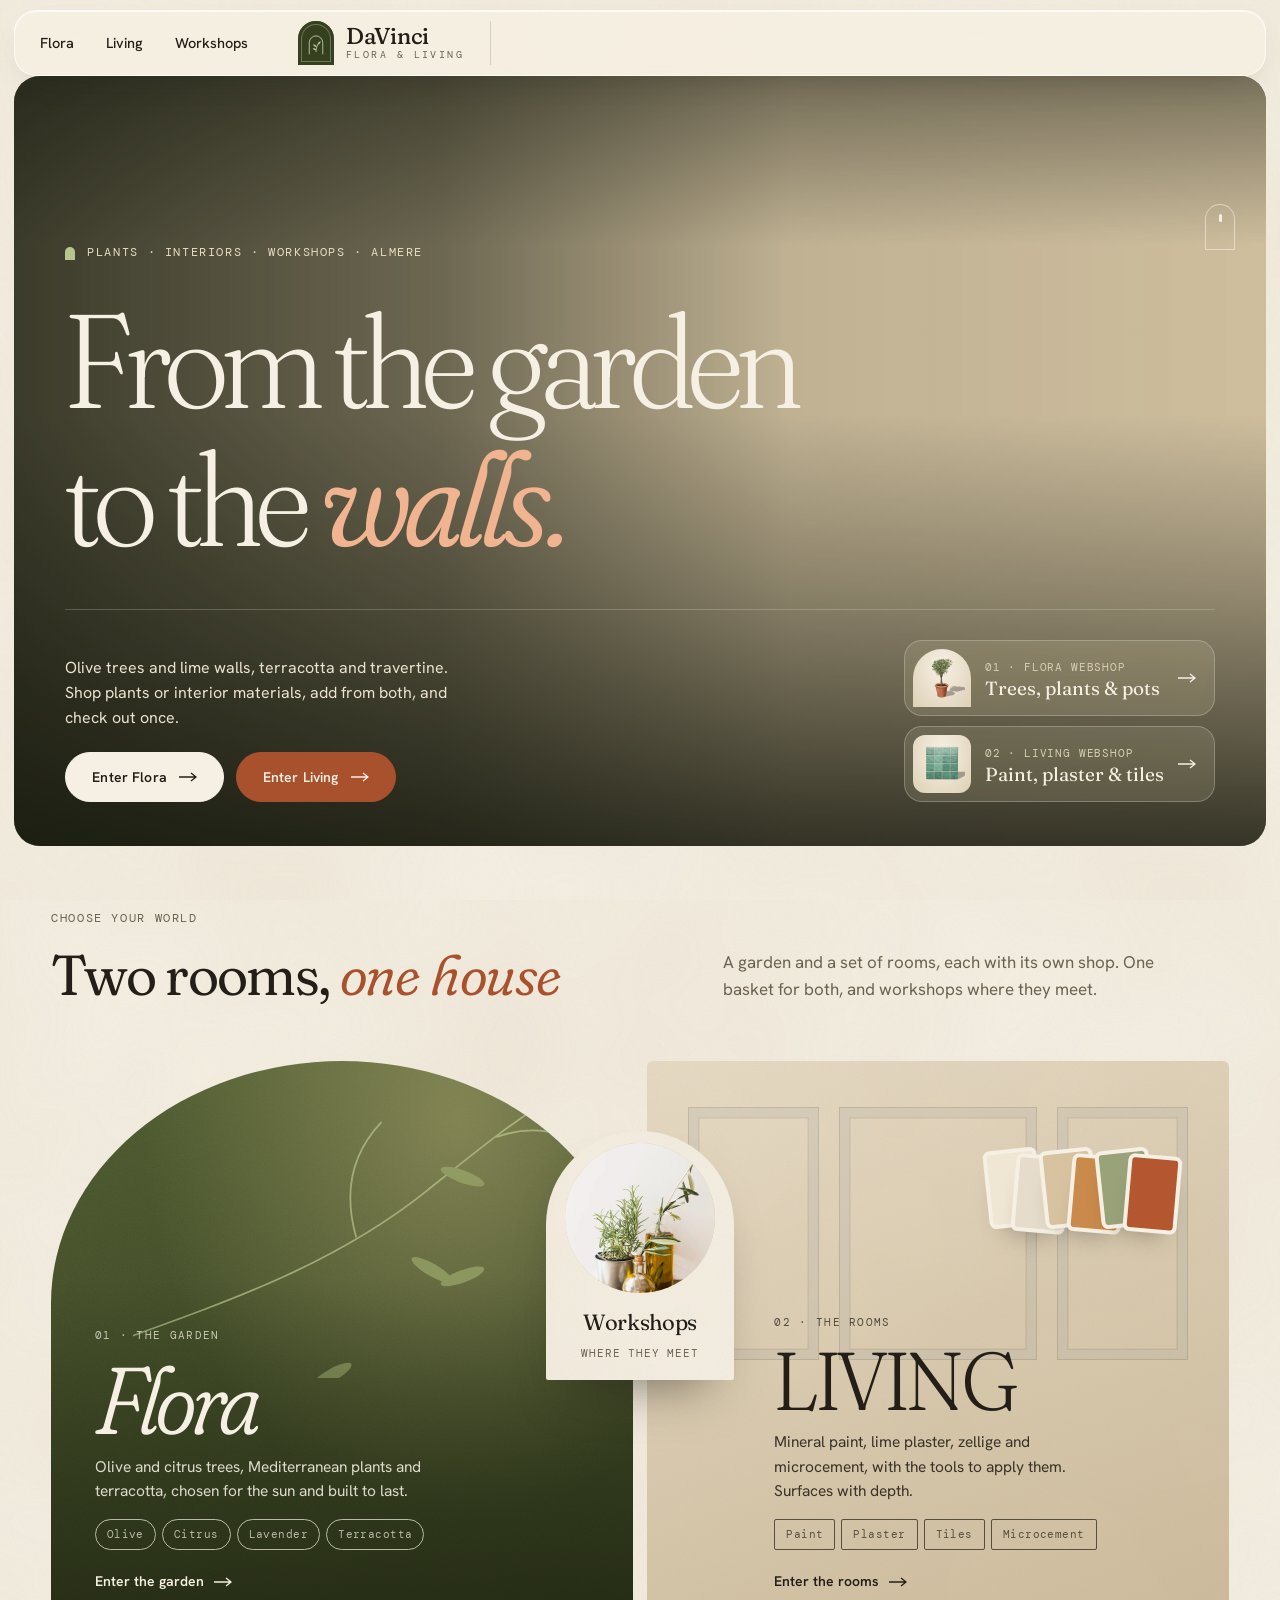
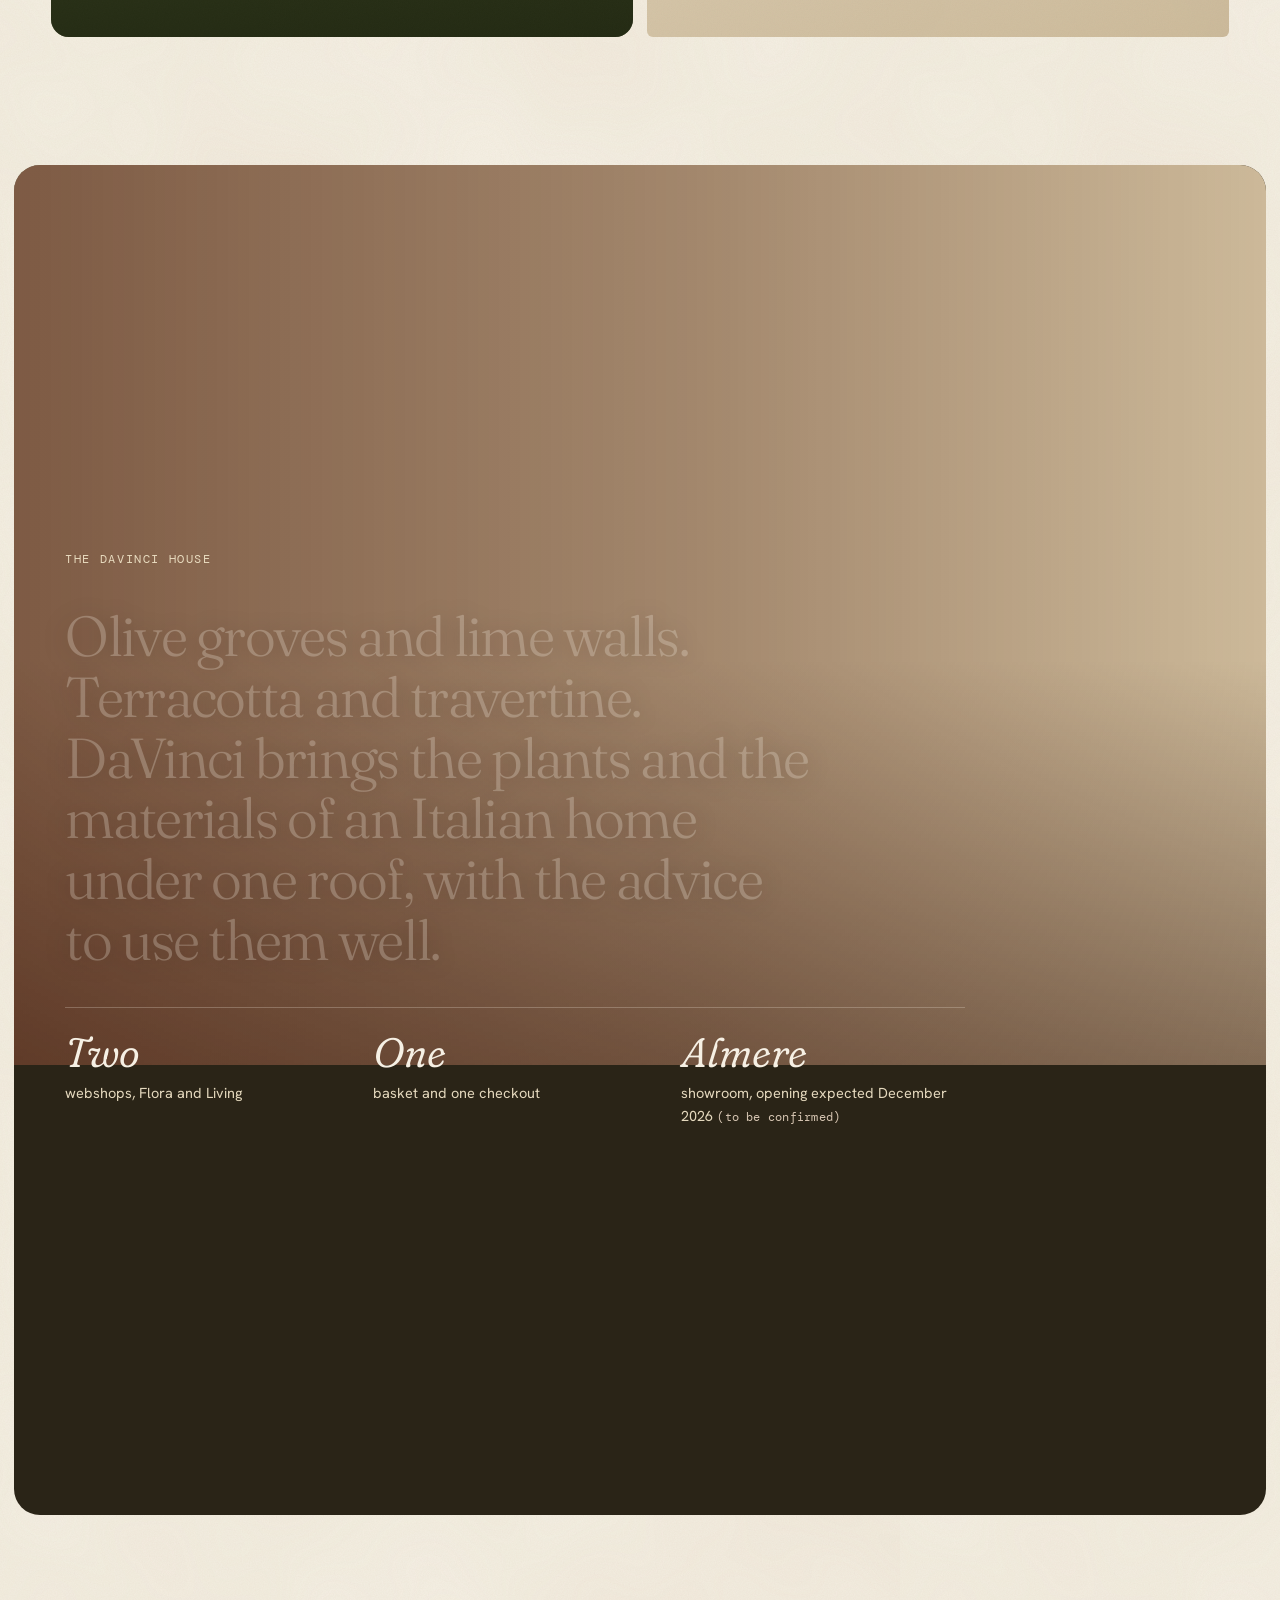
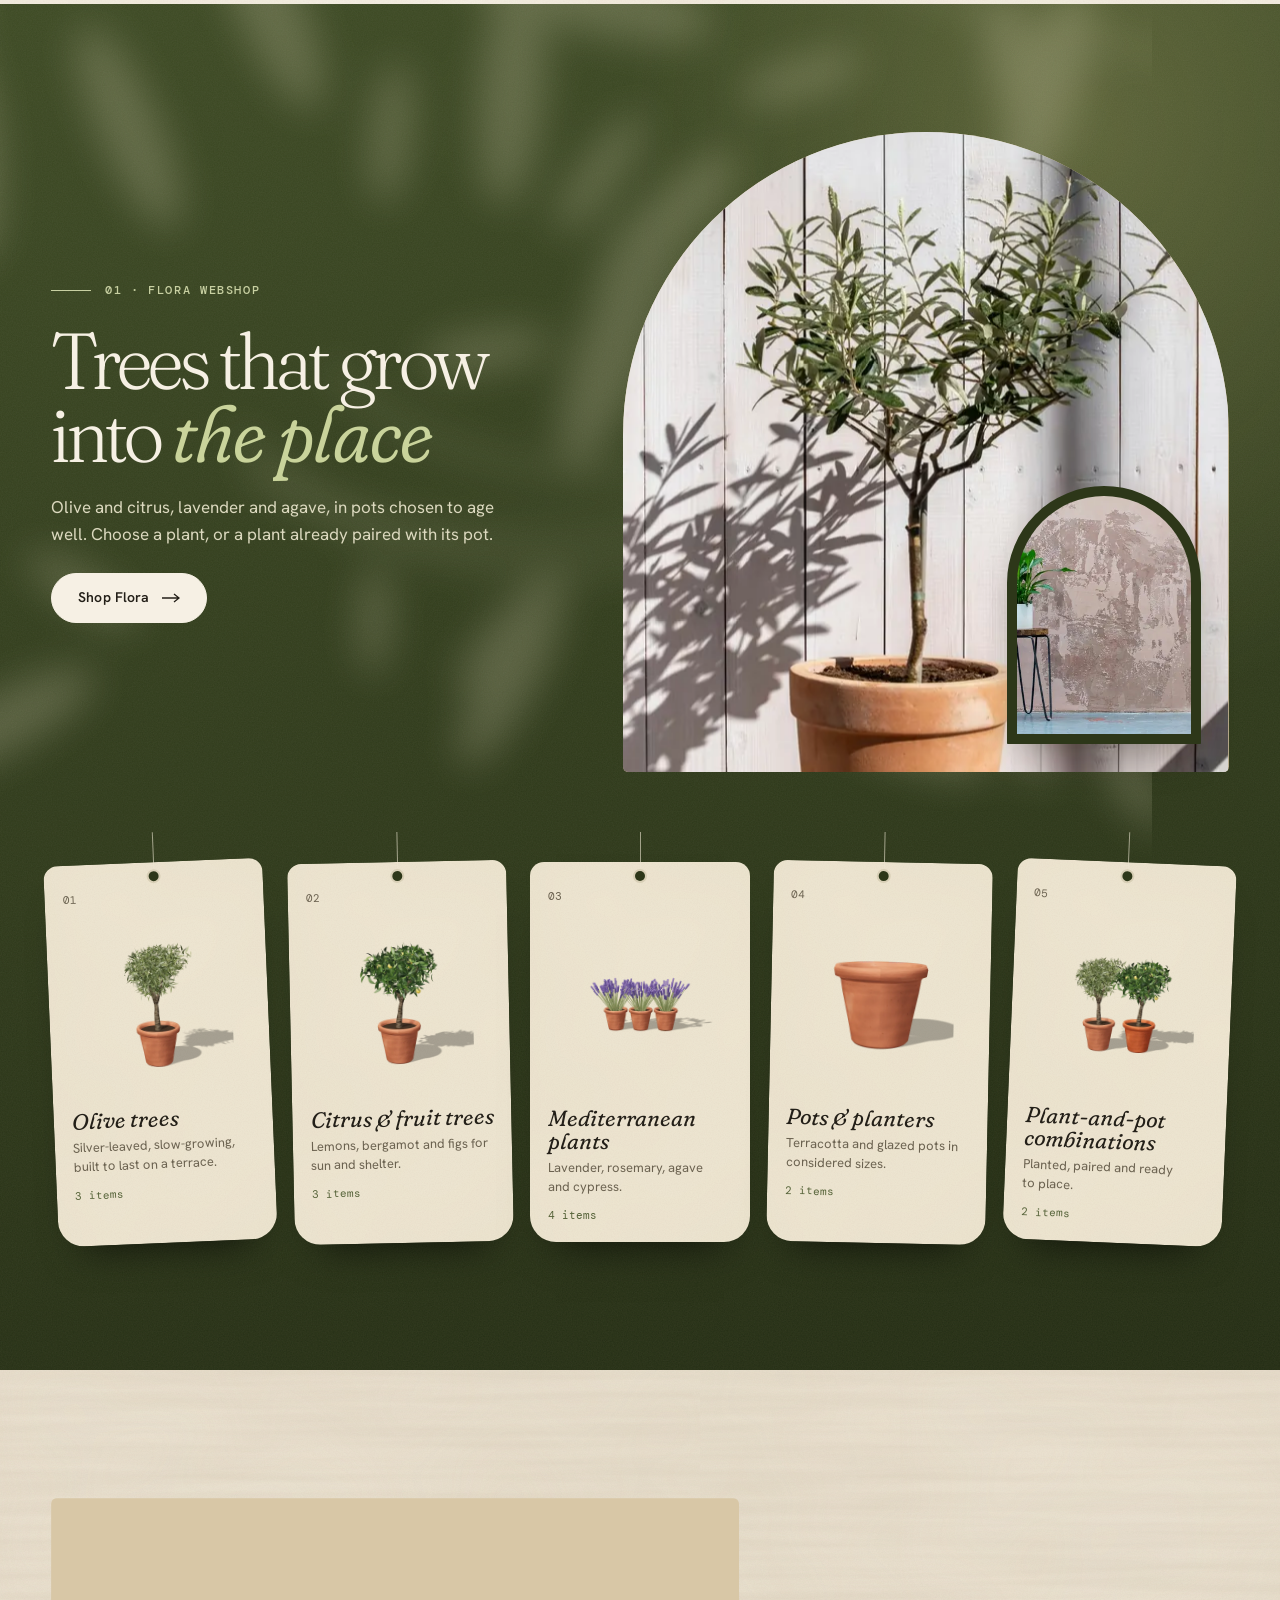
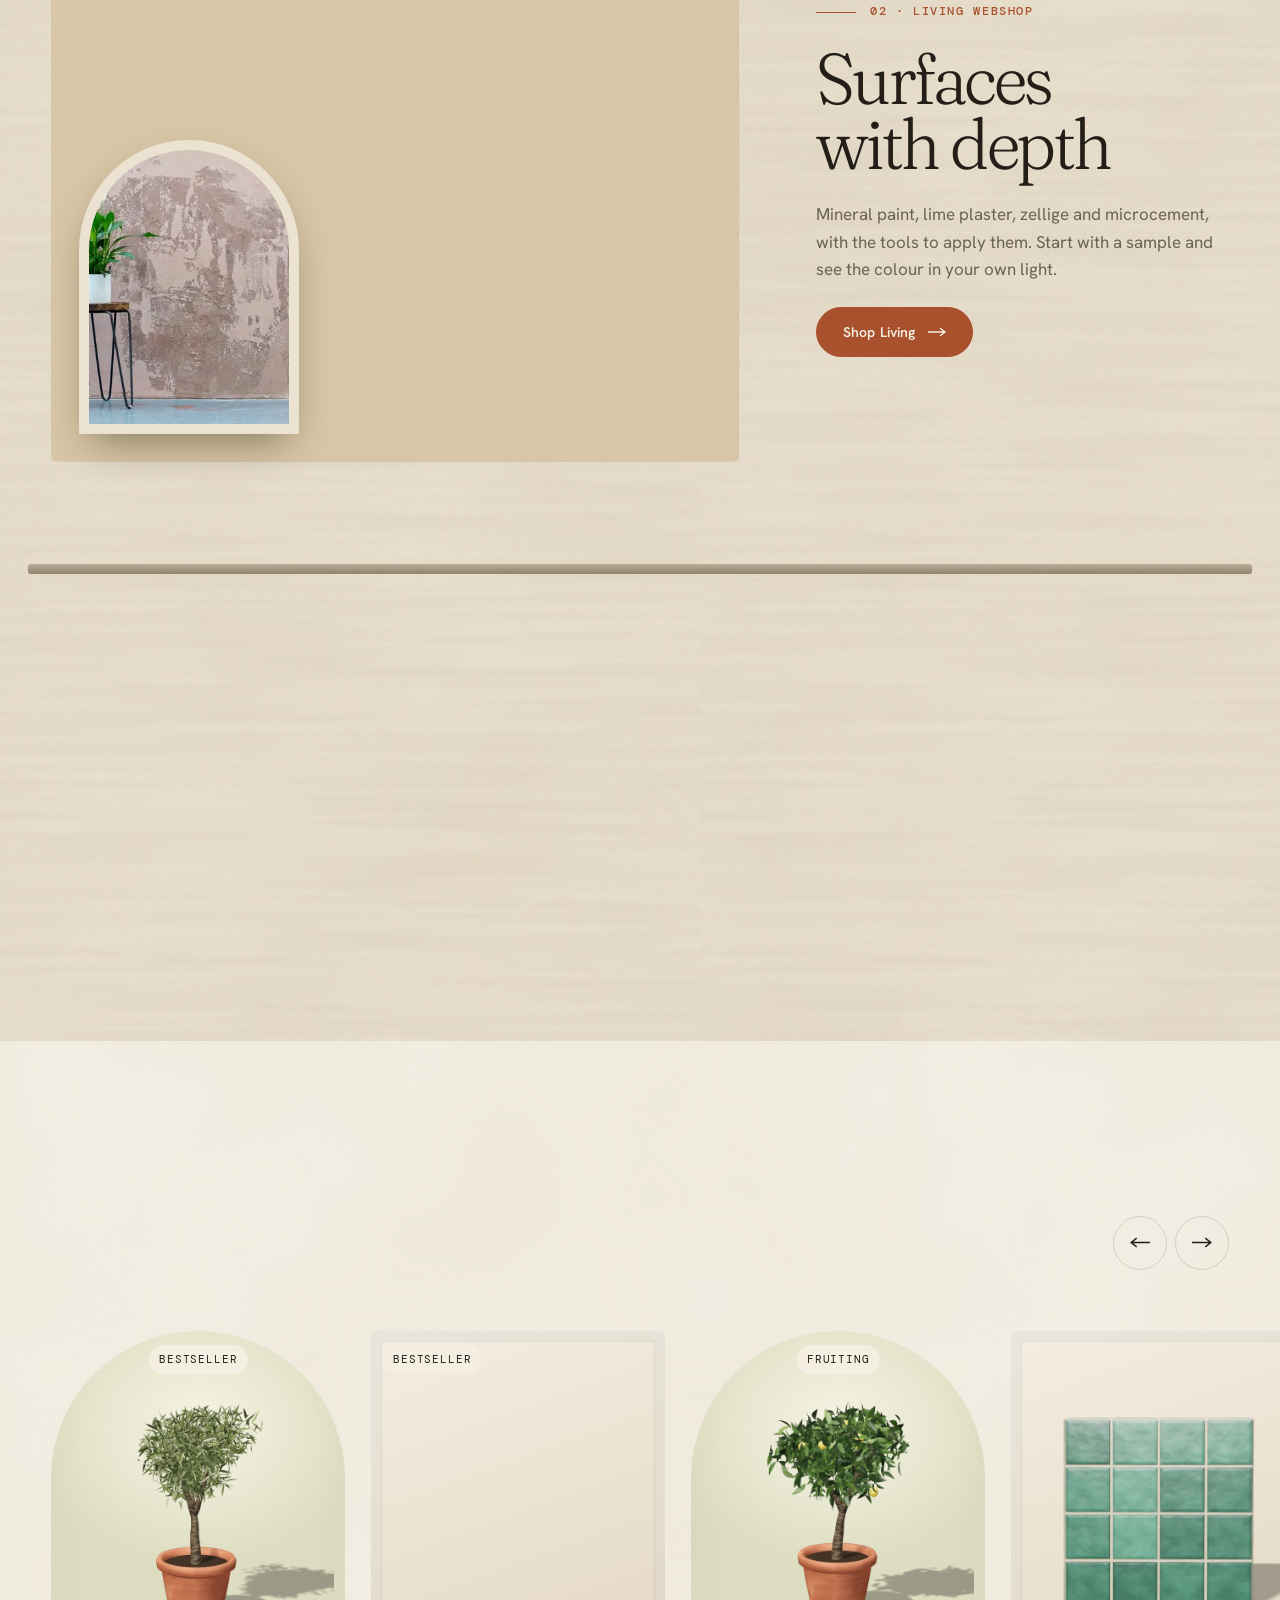
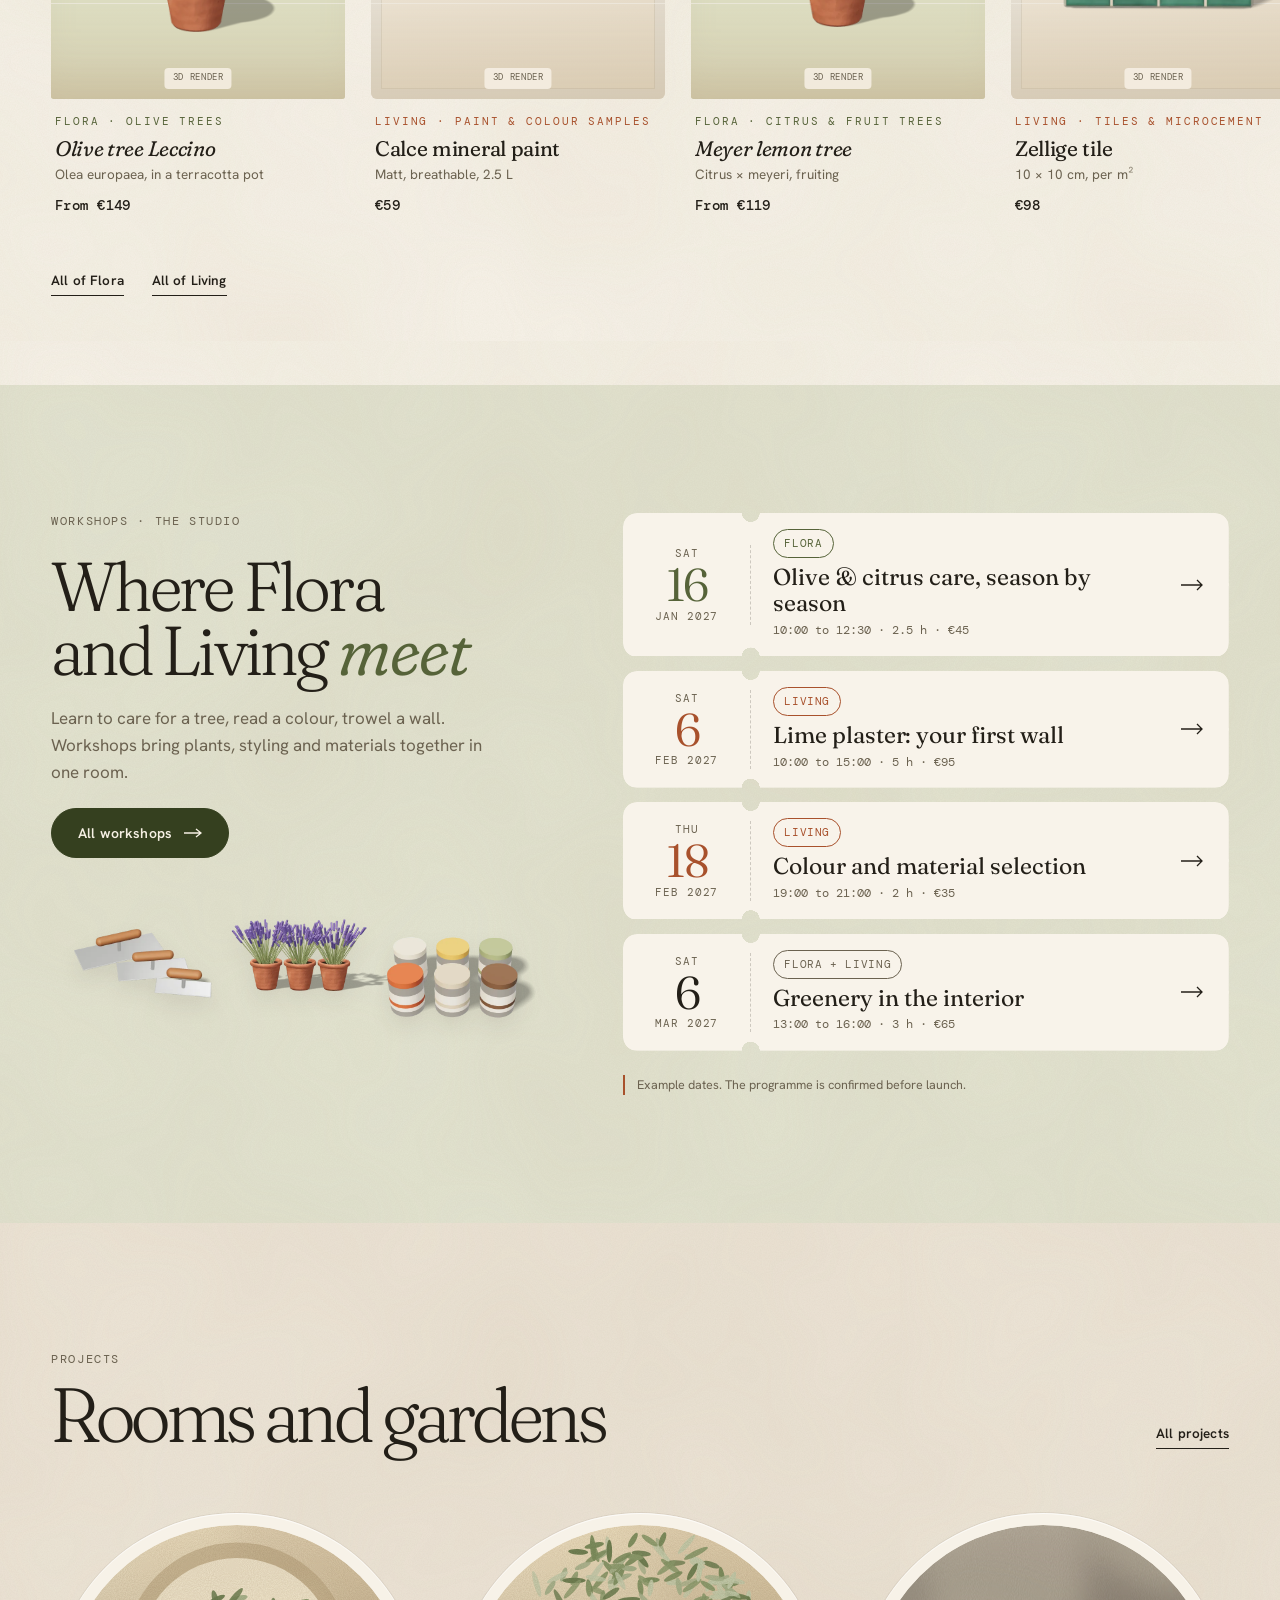
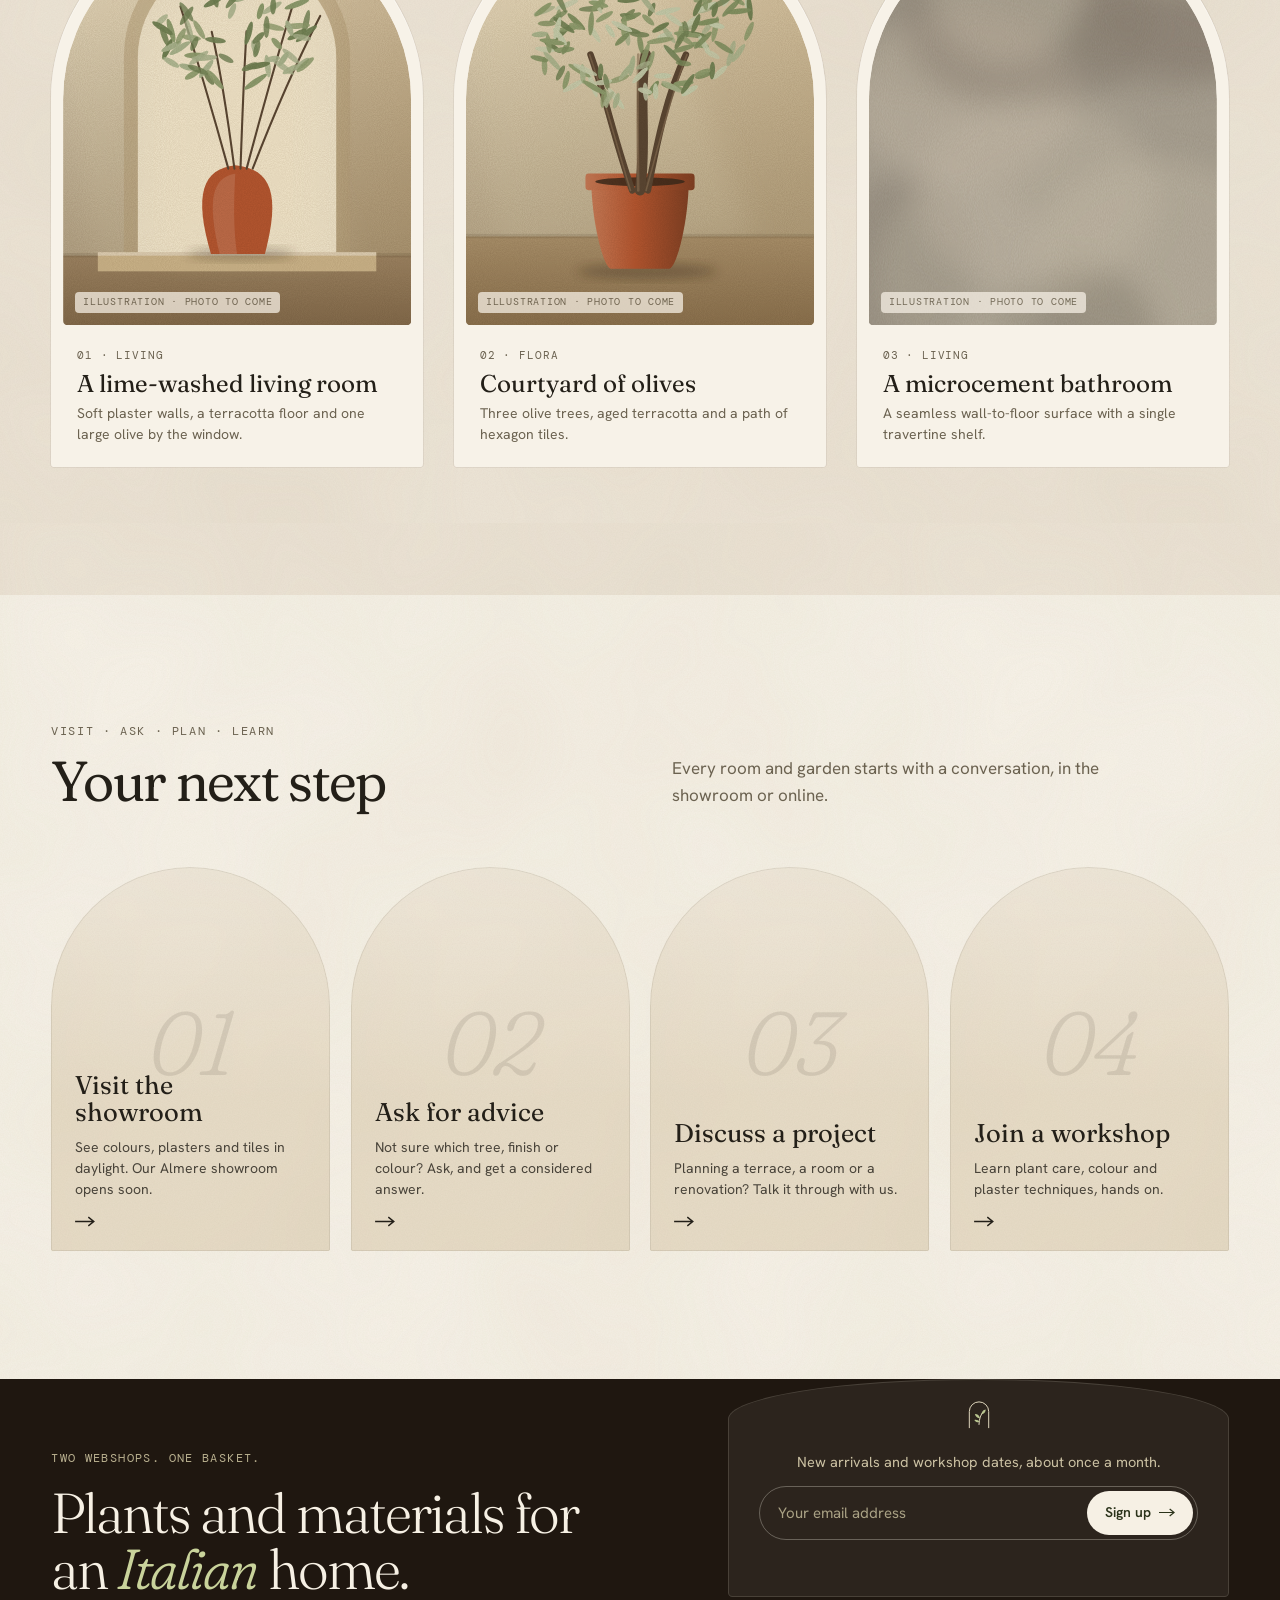
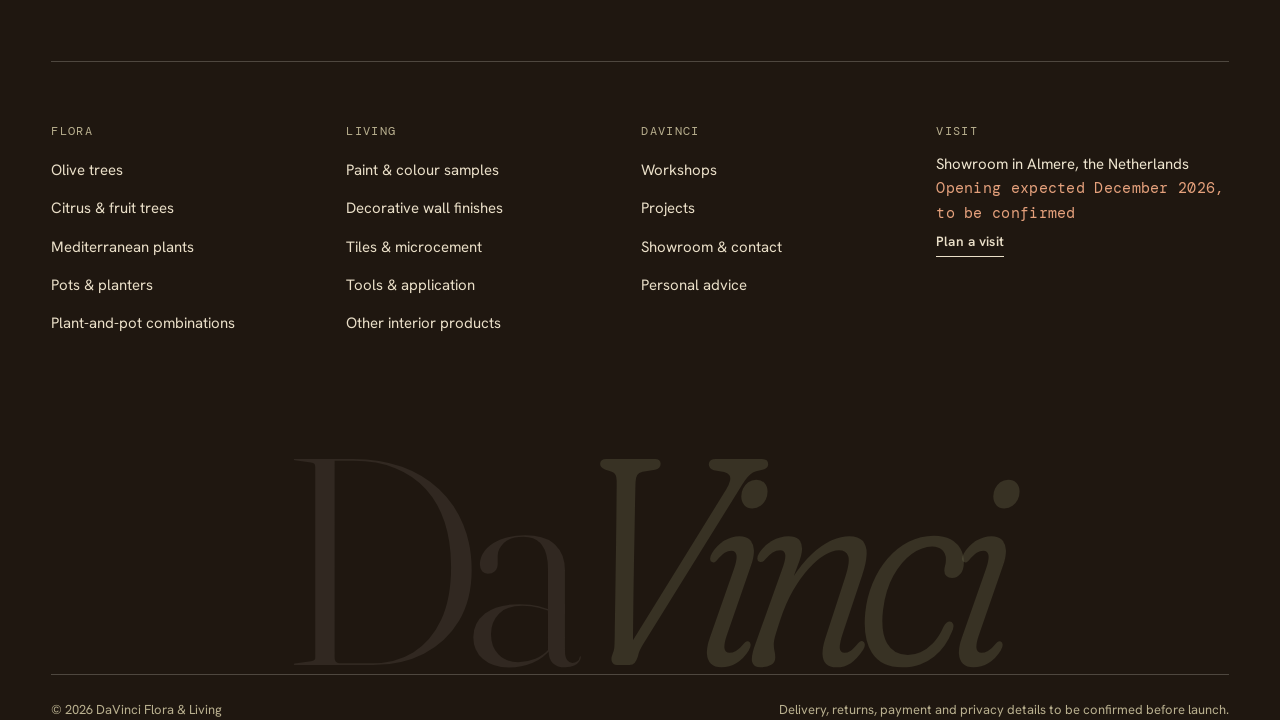
==== commit bd29ad63: "Add files via upload" ====
--- a/index.html
+++ b/index.html
@@ -10,6 +10,7 @@
 <link rel="stylesheet" href="css/site.css">
 <link rel="stylesheet" href="css/v2.css">
 <link rel="stylesheet" href="css/v3.css">
+<link rel="stylesheet" href="css/features.css">
 <script type="importmap">{ "imports": { "three": "./js/vendor/three.module.min.js" } }</script>
 </head>
 <body>
@@ -21,7 +22,6 @@
   </defs>
 </svg>
 <a class="sr skip" href="#main">Skip to content</a>
-<div class="banner" role="note"><b>Prototype.</b> Example products, placeholder prices and dates. The basket and checkout are for demonstration only.</div>
 <header class="hdr" id="hdr"></header>
 <div class="mmenu" id="mmenu"></div>
 <main id="main" tabindex="-1"></main>
@@ -43,9 +43,13 @@
 <div class="toast" id="toast" role="status" aria-live="polite"></div>
 <div class="curtain" id="curtain" aria-hidden="true"><b>DaVinci</b></div>
 
+<script src="js/i18n-nl.js"></script>
+<script src="js/i18n.js"></script>
 <script src="js/data.js"></script>
 <script src="js/photos.js"></script>
 <script src="js/art.js"></script>
+<script src="js/promo-config.js"></script>
+<script src="js/features.js"></script>
 <script src="js/app.js"></script>
 </body>
 </html>
--- a/css/v3.css
+++ b/css/v3.css
@@ -712,3 +712,279 @@
   .gw { grid-template-columns: minmax(0, 1fr); }
   .gw-f.f3 .gw-frame > .ph { aspect-ratio: 4 / 5; }
 }
+
+/* ===================== FOOTER v4: threshold, plaster sheet, photo wordmark ===================== */
+.ftr { background: #1f1710; padding: 0; color: #eadfc8; -webkit-mask: none; mask: none; overflow: hidden; }
+.fz { position: relative; }
+/* 1. stage */
+.fz-stage { position: relative; isolation: isolate; min-height: clamp(560px, 78vh, 820px); display: flex; align-items: center; overflow: hidden; }
+.fz-photo { position: absolute; inset: -80px 0; z-index: -2; overflow: hidden; }
+.fz-photo img { width: 100%; height: 100%; object-fit: cover; object-position: 50% 45%; will-change: transform; }
+.fz-stage::before { content: ''; position: absolute; inset: 0; z-index: -1; background: linear-gradient(180deg, rgba(31, 23, 16, .78) 0%, rgba(31, 23, 16, .35) 38%, rgba(31, 23, 16, .55) 70%, #1f1710 100%), radial-gradient(ellipse 60% 70% at 30% 50%, rgba(31, 23, 16, .55), transparent 70%); }
+.fz-stage-in { position: relative; padding-block: clamp(90px, 12vw, 160px) clamp(140px, 16vw, 220px); }
+.fz-k { display: inline-flex; align-items: center; gap: 10px; font-family: var(--mono); font-size: 11.5px; letter-spacing: .14em; text-transform: uppercase; color: #e9dcc0; padding: 8px 14px; border-radius: 999px; background: rgba(31, 23, 16, .35); border: 1px solid rgba(246, 240, 228, .2); backdrop-filter: blur(8px); -webkit-backdrop-filter: blur(8px); }
+.fz-dot { width: 7px; height: 7px; border-radius: 50%; background: #e5a17c; box-shadow: 0 0 0 0 rgba(229, 161, 124, .6); animation: fzPulse 2.4s ease-out infinite; }
+@keyframes fzPulse { 70% { box-shadow: 0 0 0 10px rgba(229, 161, 124, 0); } 100% { box-shadow: 0 0 0 0 rgba(229, 161, 124, 0); } }
+.fz-h { font-family: var(--display); font-weight: 300; font-size: clamp(48px, 7.6vw, 128px); line-height: 1; letter-spacing: -.045em; color: #f6f0e4; margin: 26px 0 0; max-width: 12ch; }
+.fz-h em { font-style: italic; font-variation-settings: var(--soft-it); color: #f0b392; }
+.fz-sub { max-width: 46ch; margin-top: 22px; font-size: clamp(16px, 1.3vw, 18px); line-height: 1.6; color: rgba(246, 240, 228, .82); }
+.fz-pill { position: relative; display: flex; align-items: center; justify-content: space-between; gap: 20px; margin-top: clamp(32px, 4vw, 48px); max-width: 760px; padding: 10px 10px 10px clamp(22px, 2.6vw, 36px); border-radius: 999px; border: 1px solid rgba(246, 240, 228, .45); background: rgba(246, 240, 228, .08); backdrop-filter: blur(14px); -webkit-backdrop-filter: blur(14px); color: #f6f0e4; overflow: hidden; transition: border-color .4s, color .5s; }
+.fz-pill::before { content: ''; position: absolute; inset: 0; background: #f6f0e4; transform: scaleX(0); transform-origin: left; transition: transform .7s cubic-bezier(.7, 0, .2, 1); z-index: 0; }
+.fz-pill-t { position: relative; z-index: 1; font-family: var(--display); font-weight: 300; font-size: clamp(22px, 2.4vw, 36px); letter-spacing: -.02em; }
+.fz-pill-i { position: relative; z-index: 1; flex: none; display: grid; place-items: center; width: clamp(50px, 4.6vw, 64px); aspect-ratio: 1; border-radius: 50%; background: #f6f0e4; color: #1f1710; transition: background .5s, color .5s, transform .5s; }
+.fz-pill-i .arr { width: 20px; height: 11px; fill: none; stroke: currentColor; stroke-width: 1.5; }
+.fz-pill:hover, .fz-pill:focus-visible { color: #1f1710; border-color: #f6f0e4; }
+.fz-pill:hover::before, .fz-pill:focus-visible::before { transform: scaleX(1); }
+.fz-pill:hover .fz-pill-i, .fz-pill:focus-visible .fz-pill-i { background: #b4532f; color: #f6f0e4; transform: rotate(-45deg); }
+.fz-quick { display: flex; flex-wrap: wrap; gap: 10px; margin-top: 18px; }
+.fz-quick a { display: inline-flex; align-items: center; gap: 10px; min-height: 44px; padding: 0 18px; border-radius: 999px; font-size: 14px; color: #f6f0e4; background: rgba(31, 23, 16, .4); border: 1px solid rgba(246, 240, 228, .18); transition: background .3s, border-color .3s; }
+.fz-quick a .arr { width: 14px; height: 8px; fill: none; stroke: currentColor; stroke-width: 1.4; transition: transform .3s; }
+.fz-quick a:hover { background: rgba(246, 240, 228, .16); border-color: rgba(246, 240, 228, .5); }
+.fz-quick a:hover .arr { transform: translateX(4px); }
+/* 2. sheet */
+.fz-sheet { position: relative; z-index: 2; margin-top: clamp(-120px, -9vw, -70px); }
+.fz-sheet > .wrap { position: relative; }
+.fz-grid { display: grid; grid-template-columns: minmax(0, 1fr) minmax(0, 1.5fr); gap: clamp(36px, 5vw, 90px); padding: clamp(30px, 4vw, 64px); border-radius: 28px; background-color: #ece3d1; background-image: var(--tex), radial-gradient(ellipse 80% 60% at 0% 0%, rgba(255, 255, 255, .55), transparent 60%), linear-gradient(160deg, #efe7d7, #e3d6bd); color: #2a2119; box-shadow: 0 50px 90px -50px rgba(0, 0, 0, .8), inset 0 1px 0 rgba(255, 255, 255, .6); }
+.fz-logo { display: inline-flex; align-items: center; gap: 14px; color: #2a2119; }
+.fz-logo .mark { width: 40px; height: 48px; fill: none; stroke: #b4532f; stroke-width: 1.6; stroke-linecap: round; }
+.fz-logo .mark .mk-l { fill: #7d8b4f; stroke: none; }
+.fz-logo b { display: block; font-family: var(--display); font-weight: 400; font-size: 30px; letter-spacing: -.02em; line-height: 1; }
+.fz-logo small { display: block; margin-top: 5px; font-family: var(--mono); font-size: 10.5px; letter-spacing: .2em; text-transform: uppercase; color: #7a6a55; }
+.fz-line { margin-top: 20px; max-width: 34ch; color: #5c4e3e; font-size: 15.5px; line-height: 1.6; }
+.fz-news { margin-top: 30px; padding-top: 26px; border-top: 1px solid rgba(42, 33, 25, .14); }
+.fz-nh { font-family: var(--display); font-style: italic; font-variation-settings: var(--soft-it); font-size: 26px; color: #b4532f; }
+.fz-news p:not(.fz-nh):not(.tbc) { margin-top: 6px; font-size: 14.5px; color: #5c4e3e; }
+.fz-news .nl-form { display: flex; align-items: center; gap: 8px; margin-top: 16px; padding: 5px 5px 5px 20px; border-radius: 999px; background: #f8f3e9; border: 1px solid rgba(42, 33, 25, .16); transition: border-color .3s, box-shadow .3s; }
+.fz-news .nl-form:focus-within { border-color: #2a2119; box-shadow: 0 0 0 4px rgba(180, 83, 47, .14); }
+.fz-news .nl-form input { flex: 1; min-width: 0; border: 0; background: none; padding: 12px 0; font-size: 15px; color: #2a2119; }
+.fz-news .nl-form input:focus { outline: none; }
+.fz-news .nl-form input::placeholder { color: #998a74; }
+.fz-news .nl-form button { flex: none; display: grid; place-items: center; width: 46px; height: 46px; border-radius: 50%; background: #2a2119; color: #f6f0e4; transition: background .3s, transform .4s; }
+.fz-news .nl-form button:hover { background: #b4532f; transform: rotate(-45deg); }
+.fz-news .nl-form button .arr { width: 17px; height: 10px; fill: none; stroke: currentColor; stroke-width: 1.5; }
+.fz-news #nl-ok { min-height: 1.4em; margin-top: 8px; font-size: 13.5px; color: #8a4a2c; text-align: left; }
+.fz-nav { display: grid; grid-template-columns: repeat(3, minmax(0, 1fr)); gap: clamp(20px, 3vw, 48px); }
+.fz-col h4 { display: flex; align-items: baseline; gap: 10px; padding-bottom: 14px; margin-bottom: 10px; border-bottom: 1px solid rgba(42, 33, 25, .16); font-family: var(--display); font-weight: 400; font-size: 24px; letter-spacing: -.01em; text-transform: none; color: #2a2119; }
+.fz-col h4 i { font-style: normal; font-family: var(--mono); font-size: 10.5px; letter-spacing: .1em; color: #b4532f; }
+.fz-col ul { list-style: none; margin: 0; padding: 0; display: grid; }
+.fz-col a { display: flex; align-items: center; min-height: 38px; font-size: 15px; color: #4a3d30; transition: color .3s; }
+.fz-col a span { background: linear-gradient(currentColor, currentColor) 0 100% / 0 1px no-repeat; transition: background-size .45s cubic-bezier(.7, 0, .2, 1); padding-bottom: 2px; }
+.fz-col a:hover { color: #b4532f; }
+.fz-col a:hover span { background-size: 100% 1px; }
+/* 3. wordmark */
+.fz-word { display: flex; justify-content: center; padding: clamp(30px, 4vw, 60px) var(--gut) 0; font-family: var(--display); font-weight: 300; font-size: clamp(96px, 25vw, 420px); line-height: .8; letter-spacing: -.065em; user-select: none; overflow: hidden; }
+.fz-word span { display: inline-block; padding: .14em .34em .06em .16em; margin: -.14em -.3em -.06em -.12em; background: linear-gradient(rgba(246, 222, 196, .28), rgba(240, 179, 146, .22)), url(../img/living-hero-1600.webp) 50% 40% / 130% auto; background-attachment: scroll; -webkit-background-clip: text; background-clip: text; color: transparent; -webkit-text-fill-color: transparent; opacity: .9; transform: translateY(70%); transition: transform 1.2s cubic-bezier(.2, .8, .2, 1) calc(var(--i) * 70ms), opacity 1s calc(var(--i) * 70ms); }
+.fz-word span:nth-child(n+3) { font-style: italic; font-variation-settings: var(--soft-it); }
+.fz-word.in span { transform: none; }
+.fz-word:hover span { background-position: 50% 60%; transition: transform 1.2s cubic-bezier(.2, .8, .2, 1), background-position 3s ease; }
+.fz-bot { display: flex; align-items: center; gap: 12px 28px; flex-wrap: wrap; padding: 22px 0 28px; border-top: 1px solid rgba(246, 240, 228, .14); font-size: 13px; color: #b5a88e; }
+.fz-legal { flex: 1; }
+.fz-top { display: inline-flex; align-items: center; gap: 8px; min-height: 44px; padding: 0 18px; border-radius: 999px; border: 1px solid rgba(246, 240, 228, .25); color: #eadfc8; font-size: 13px; transition: background .3s, color .3s; }
+.fz-top:hover { background: #f6f0e4; color: #1f1710; }
+@media (max-width: 1024px) {
+  .fz-grid { grid-template-columns: minmax(0, 1fr); }
+  .fz-news { max-width: 520px; }
+}
+@media (max-width: 640px) {
+  .fz-stage { min-height: 0; }
+  .fz-stage-in { padding-block: 80px 130px; }
+  .fz-photo img { object-position: 40% 50%; }
+  .fz-h { font-size: clamp(44px, 13vw, 64px); }
+  .fz-pill { padding-left: 20px; }
+  .fz-pill-t { font-size: 19px; }
+  .fz-quick a { flex: 1 1 auto; justify-content: center; }
+  .fz-sheet > .wrap { padding-inline: 12px; }
+  .fz-grid { padding: 28px 22px; border-radius: 22px; }
+  .fz-nav { grid-template-columns: minmax(0, 1fr) minmax(0, 1fr); }
+  .fz-nav .fz-col:last-child { grid-column: 1 / -1; }
+  .fz-nav .fz-col:last-child ul { grid-template-columns: 1fr 1fr; column-gap: 20px; }
+  .fz-col a { min-height: 44px; }
+  .fz-word { font-size: 28vw; }
+  .fz-bot { flex-direction: column; align-items: flex-start; }
+}
+@media (prefers-reduced-motion: reduce) { .fz-word span { transform: none; transition: none; } .fz-dot { animation: none; } }
+
+/* ===================== HEADER v4: logo left, menu beside it, tools right; keystone held inside the bar ===================== */
+.hdr-bar { grid-template-columns: auto minmax(0, 1fr) auto; gap: clamp(14px, 2.4vw, 40px); padding: 0 9px 0 10px; }
+.hdr .brand { display: flex; align-items: center; gap: 12px; text-align: left; justify-items: start; padding-right: clamp(14px, 2vw, 30px); border-right: 1px solid var(--line); height: 44px; }
+.hdr .brand .key, .hdr.scrolled .brand .key { width: 36px; height: 44px; margin: 0; padding-top: 2px; border-radius: 999px 999px 7px 7px; box-shadow: inset 0 0 0 3px var(--olive), inset 0 0 0 4px rgba(246, 240, 228, .3); }
+body[data-world="living"] .hdr .brand .key { box-shadow: inset 0 0 0 3px var(--clay-deep), inset 0 0 0 4px rgba(246, 240, 228, .3); }
+.hdr .brand .key .mark { width: 18px; height: 22px; }
+.hdr .brand:hover .key { transform: translateY(-2px); }
+.hdr .brand .bw { display: grid; gap: 3px; line-height: 1; }
+.hdr .brand .bw b { font-size: 23px; letter-spacing: -.01em; padding: 0; text-transform: none; }
+.hdr .brand .bw small { font-size: 9.5px; letter-spacing: .26em; padding: 0; }
+.hdr .nav { justify-content: flex-start; gap: 2px; min-width: 0; }
+.hdr .nav.right { display: none; }
+.hdr .tools { margin-left: 0; }
+.hdr .mob-r { gap: 2px; }
+@media (max-width: 1180px) { .hdr .nl { padding: 10px 11px; } .hdr .nl .lg { display: none; } }
+@media (max-width: 960px) {
+  .hdr-bar { grid-template-columns: auto minmax(0, 1fr) auto; padding: 0 6px 0 8px; }
+  .hdr .brand { border-right: 0; padding-right: 0; }
+  .hdr .brand .key, .hdr.scrolled .brand .key { width: 32px; height: 40px; }
+  .hdr .brand .key .mark { width: 16px; height: 20px; }
+  .hdr .brand .bw b { font-size: 21px; }
+  .hdr .mob-r { grid-column: 3; }
+  .hdr .burger { display: block; }
+}
+/* the search field fills the space between the menu and the basket */
+@media (min-width: 961px) {
+  .hdr-bar { grid-template-columns: auto auto minmax(0, 1fr); }
+  .hdr .tools { display: flex; justify-content: flex-end; gap: 8px; min-width: 0; padding-left: 0; border-left: 0; }
+  .hdr .sbox { flex: 1 1 auto; min-width: 0; max-width: 520px; justify-content: flex-start; }
+  .hdr .sbox .lg2:not(kbd) { flex: 1; min-width: 0; text-align: left; white-space: nowrap; overflow: hidden; text-overflow: ellipsis; }
+  .hdr .mob-r { display: none; }
+}
+/* footer CTA: compact pill sized to its text */
+.fz-pill { display: inline-flex; max-width: none; width: auto; gap: 16px; padding: 6px 6px 6px 24px; }
+.fz-pill-t { font-family: var(--body); font-weight: 500; font-size: 15.5px; letter-spacing: 0; }
+.fz-pill-i { width: 44px; }
+.fz-pill-i .arr { width: 16px; height: 9px; }
+@media (max-width: 640px) { .fz-pill { padding-left: 20px; } .fz-pill-t { font-size: 15px; } }
+/* product labels: prominent ribbons */
+.ph .tag.tag-pro, .tag.tag-pro { display: inline-flex; align-items: center; gap: 7px; padding: 8px 13px 8px 11px; border-radius: var(--r-pill); background: var(--olive); color: var(--ivory); font-family: var(--body); font-size: 11.5px; font-weight: 600; letter-spacing: .08em; text-transform: uppercase; box-shadow: 0 8px 18px -8px rgba(35, 31, 24, .55), inset 0 0 0 1px rgba(255, 255, 255, .14); z-index: 3; }
+.tag-pro i { width: 6px; height: 6px; border-radius: 50%; background: #d9c48f; }
+.tag-pro svg { width: 12px; height: 12px; fill: #f6d58e; }
+body .tag.tag-pro.tag-bestseller { background: linear-gradient(135deg, #b85a32, var(--clay-deep)); }
+body .tag.tag-pro.tag-one-of-a-kind { background: #231f18; }
+body .tag.tag-pro.tag-one-of-a-kind i { background: #e5a17c; }
+body .tag.tag-pro.tag-fruiting { background: #c98a2e; color: #231f18; }
+body .tag.tag-pro.tag-fruiting i { background: #231f18; }
+.pd-info .tag-pro { margin-left: 10px; vertical-align: middle; }
+
+/* split headings: give every word room for descenders (g, y, p) and italic overhang, so nothing is clipped */
+.w { padding: .1em .18em .3em .06em; margin: -.1em -.18em -.3em -.06em; }
+.rv .wi { transform: translateY(150%); }
+/* Why DaVinci: warm shade that keeps the terracotta wall bright behind the statement */
+.story-shade { background: linear-gradient(90deg, rgba(70, 24, 8, .62), rgba(70, 24, 8, .36) 55%, rgba(70, 24, 8, .08)), linear-gradient(0deg, rgba(40, 14, 4, .45), transparent 45%); }
+.story .mw { text-shadow: 0 2px 24px rgba(60, 18, 4, .25); }
+.story .tbc { color: #f6e3cf; opacity: .85; }
+/* "Your next step" cards: optional photo background (card 04 has one) */
+.door2 .d2-ph { position: absolute; inset: 0; z-index: -2; }
+.door2 .d2-ph picture, .door2 .d2-ph img { display: block; width: 100%; height: 100%; object-fit: cover; object-position: var(--fx, 50% 50%); transition: transform 1.2s var(--ease); }
+.door2.has-ph { color: var(--ivory); }
+.door2.has-ph::after { content: ''; position: absolute; inset: 0; z-index: -1; background: linear-gradient(180deg, rgba(30, 24, 14, .05) 30%, rgba(30, 24, 14, .8) 100%); }
+.door2.has-ph::before { z-index: -1; opacity: .5; }
+.door2.has-ph .d2-n { color: rgba(246, 240, 228, .35); }
+.door2.has-ph .d2-p { opacity: .92; }
+.door2.has-ph:hover .d2-ph img { transform: scale(1.06); }
+
+/* ===== Homepage rhythm: each section in the run shelf → machine → workshops → rooms → next step gets its own ground ===== */
+/* 1. product shelf: light ivory */
+.shelf-sec { background: #f7f2e8; background-image: var(--tex); }
+/* 2. flower machine: soft sage, so the olive machine and the terracotta arch stand out */
+body .fxv-home { background-color: #dfe2cb; background-image: var(--tex), radial-gradient(ellipse 50% 70% at 22% 55%, rgba(255, 255, 255, .45), transparent 70%); }
+body .fxv-home .vm2-floor { background: linear-gradient(180deg, #c9cbb0, #e2e4d0); }
+/* 3. workshops: light sage, between the dark flower machine and the linen rooms */
+.studio { background-color: #e2e3d0; background-image: var(--tex); }
+/* 4. example rooms: warm clay */
+.gwall { background-color: #e6cdb8; background-image: var(--tex), linear-gradient(180deg, rgba(255, 255, 255, .2), transparent 35%); }
+.gwall .gw-label small { color: var(--clay-deep); }
+/* 5. next step: back to light ivory */
+.ways { background: #f7f2e8; background-image: var(--tex); }
+/* Flora card in "Two shops": photo background */
+.wd.flora .wd-ph { position: absolute; inset: 0; z-index: 0; }
+.wd.flora .wd-ph picture, .wd.flora .wd-ph img { display: block; width: 100%; height: 100%; object-fit: cover; object-position: var(--fx, 50% 35%); transition: transform 1.6s var(--ease); }
+.wd.flora.has-ph:hover .wd-ph img { transform: scale(1.05); }
+.wd.flora.has-ph .wd-branch { display: none; }
+.wd.flora.has-ph::before { background: linear-gradient(0deg, rgba(22, 28, 12, .88) 0%, rgba(22, 28, 12, .55) 45%, rgba(22, 28, 12, .1) 80%); }
+/* Living card in "Two shops": photo background, light text over a warm fade */
+.wd.living .wd-ph { position: absolute; inset: 0; z-index: 0; }
+.wd.living .wd-ph picture, .wd.living .wd-ph img { display: block; width: 100%; height: 100%; object-fit: cover; object-position: var(--fx, 45% 50%); transition: transform 1.6s var(--ease); }
+.wd.living.has-ph:hover .wd-ph img { transform: scale(1.05); }
+.wd.living.has-ph .wd-panels { display: none; }
+.wd.living.has-ph::before { content: ''; position: absolute; inset: 0; z-index: 1; background: linear-gradient(0deg, rgba(48, 26, 14, .86) 0%, rgba(48, 26, 14, .5) 45%, rgba(48, 26, 14, .05) 80%); }
+.wd.living.has-ph { color: var(--ivory); }
+.wd.living.has-ph .wd-n { color: #f0d6c2; }
+.wd.living.has-ph .wd-tags li { border-color: rgba(246, 240, 228, .55); color: var(--ivory); }
+.wd.living.has-ph::after { background: linear-gradient(105deg, transparent 32%, rgba(255, 236, 214, .18) 46%, transparent 60%); }
+
+
+/* ===== Example rooms v2: quiet arched tiles instead of heavy wooden frames ===== */
+.gwall { background-color: #ece4d6; background-image: var(--tex); }
+.gwall .gw { gap: clamp(20px, 2.4vw, 36px); }
+.gwall .gw-f { gap: 0; padding: 12px 12px 0; border-radius: 999px 999px 18px 18px; background: #f7f2e8; box-shadow: 0 1px 0 rgba(255, 255, 255, .7) inset, 0 0 0 1px rgba(35, 31, 24, .06); transition: transform .6s var(--ease), box-shadow .6s; }
+.gwall .gw-f:hover { transform: translateY(-6px); box-shadow: 0 0 0 1px rgba(35, 31, 24, .06), 0 30px 50px -30px rgba(35, 31, 24, .35); }
+.gwall .gw-frame, .gwall .gw-f:hover .gw-frame { padding: 0; background: none; box-shadow: none; border-radius: 999px 999px 10px 10px; overflow: hidden; transform: none; }
+.gwall .gw-frame::before { display: none; }
+.gwall .gw-frame > .ph { aspect-ratio: 4 / 4.6 !important; border-radius: 0; }
+.gwall .gw-frame .phlabel, .gwall .gw-frame .ph-tag { transform: scale(.9); transform-origin: right top; opacity: .85; }
+.gwall .gw-label { max-width: none; gap: 6px; padding: 22px 14px 22px; border-left: 0; }
+.gwall .gw-label small { color: var(--muted); }
+.gwall .gw-label b { font-size: clamp(22px, 1.9vw, 28px); }
+.gwall .gw-label span { line-height: 1.5; }
+.gwall .gw-go { display: inline-flex; align-items: center; gap: 10px; margin-top: 10px; padding-top: 14px; border-top: 1px solid var(--line); font-style: normal; font-size: 13.5px; font-weight: 600; color: var(--ink); }
+.gwall .gw-go .arr { width: 16px; height: 9px; fill: none; stroke: currentColor; stroke-width: 1.5; transition: transform .4s var(--ease); }
+.gwall .gw-f:hover .gw-go .arr { transform: translateX(5px); }
+.gwall .gw-f:hover .gw-label b { color: var(--ink); }
+@media (max-width: 960px) {
+  .gwall .gw-f.f3 .gw-frame > .ph { aspect-ratio: 4 / 4.6 !important; }
+  .gwall .gw-f.f3 { grid-column: auto; }
+}
+.gwall .gw-frame { clip-path: inset(0 round 400px 400px 10px 10px); isolation: isolate; }
+.gwall .gw-frame .phlabel { top: auto !important; bottom: 12px !important; left: 12px !important; right: auto !important; transform: none; transform-origin: left bottom; }
+@media (min-width: 641px) and (max-width: 960px) { .gwall .gw { grid-template-columns: repeat(3, minmax(0, 1fr)); gap: 14px; } .gwall .gw-label { padding: 16px 8px; } .gwall .gw-label span { display: none; } .gwall .gw-label b { font-size: 19px; } }
+@media (max-width: 960px) { .gwall .gw-frame .phlabel { letter-spacing: .04em; font-size: 8.5px; max-width: calc(100% - 24px); white-space: nowrap; overflow: hidden; text-overflow: ellipsis; } }
+
+/* ===================== Example rooms v3: one projects section (feature + list) ===================== */
+.pj4 { padding-block: var(--sec); background: #f4eee3; background-image: var(--tex); }
+.pj4-head { display: grid; grid-template-columns: minmax(0, 1.3fr) minmax(0, .7fr); gap: 24px clamp(30px, 5vw, 80px); align-items: end; margin-bottom: clamp(36px, 5vw, 64px); }
+.pj4-t { font-family: var(--display); font-weight: 300; font-size: clamp(44px, 5.6vw, 92px); line-height: .98; letter-spacing: -.04em; margin-top: 14px; }
+.pj4-t em { font-style: italic; font-variation-settings: var(--soft-it); color: var(--clay); }
+.pj4-side { display: grid; gap: 20px; justify-items: start; padding-bottom: 8px; }
+.pj4-side p { color: var(--muted); font-size: 16px; line-height: 1.6; max-width: 40ch; }
+.pj4-grid { display: grid; grid-template-columns: minmax(0, 1.15fr) minmax(0, 1fr); gap: clamp(20px, 3vw, 48px); align-items: stretch; }
+/* feature */
+.pj4-feat { position: relative; display: block; min-height: 560px; border-radius: var(--r-lg); overflow: hidden; isolation: isolate; color: var(--ivory); box-shadow: 0 40px 70px -50px rgba(35, 31, 24, .6); }
+.pj4-img { position: absolute; inset: 0; z-index: -2; display: block; }
+.pj4-img picture, .pj4-img img, .pj4-img .ph { display: block; width: 100%; height: 100%; object-fit: cover; object-position: var(--fx, 50% 50%); transition: transform 1.4s var(--ease); }
+.pj4-feat::after { content: ''; position: absolute; inset: 0; z-index: -1; background: linear-gradient(0deg, rgba(28, 22, 14, .85) 0%, rgba(28, 22, 14, .4) 40%, transparent 70%); }
+.pj4-feat:hover .pj4-img img { transform: scale(1.04); }
+.pj4-cap { position: absolute; left: 0; right: 0; bottom: 0; display: grid; gap: 8px; padding: clamp(24px, 3vw, 40px); max-width: 560px; }
+.pj4-cap small, .pj4-tx small { font-family: var(--mono); font-size: 10.5px; letter-spacing: .12em; text-transform: uppercase; }
+.pj4-cap small { color: rgba(246, 240, 228, .75); }
+.pj4-cap b { font-family: var(--display); font-weight: 340; font-size: clamp(30px, 3vw, 44px); line-height: 1.05; letter-spacing: -.02em; }
+.pj4-cap > span { color: rgba(246, 240, 228, .82); font-size: 15px; line-height: 1.55; max-width: 44ch; }
+.pj4-cap em { display: inline-flex; align-items: center; gap: 10px; margin-top: 8px; font-style: normal; font-size: 14px; font-weight: 600; }
+.pj4-cap em .arr, .pj4-go .arr { width: 16px; height: 9px; fill: none; stroke: currentColor; stroke-width: 1.5; transition: transform .4s var(--ease); }
+.pj4-feat:hover .pj4-cap em .arr { transform: translateX(5px); }
+/* list */
+.pj4-list { list-style: none; margin: 0; padding: 0; display: grid; grid-template-rows: repeat(3, 1fr); border-top: 1px solid var(--line); }
+.pj4-list li { border-bottom: 1px solid var(--line); }
+.pj4-list a { display: grid; grid-template-columns: clamp(110px, 11vw, 160px) minmax(0, 1fr) auto; gap: clamp(16px, 2vw, 28px); align-items: center; height: 100%; padding: 18px 0; color: var(--ink); }
+.pj4-th { display: block; aspect-ratio: 1; border-radius: var(--r-md); overflow: hidden; background: var(--linen); }
+.pj4-th picture, .pj4-th img, .pj4-th .ph { display: block; width: 100%; height: 100%; object-fit: cover; object-position: var(--fx, 50% 50%); transition: transform 1s var(--ease); }
+.pj4-list a:hover .pj4-th img { transform: scale(1.07); }
+.pj4-tx { display: grid; gap: 6px; min-width: 0; }
+.pj4-tx small { color: var(--muted); }
+.pj4-tx b { font-family: var(--display); font-weight: 400; font-size: clamp(22px, 2vw, 28px); line-height: 1.1; letter-spacing: -.015em; transition: color .3s; }
+.pj4-tx span { font-size: 14px; line-height: 1.5; color: var(--muted); }
+.pj4-go { display: grid; place-items: center; width: 44px; height: 44px; border-radius: 50%; box-shadow: inset 0 0 0 1px var(--line); transition: background .35s, color .35s, box-shadow .35s; }
+.pj4-list a:hover .pj4-go { background: var(--ink); color: var(--ivory); box-shadow: none; }
+.pj4-list a:hover .pj4-go .arr { transform: translateX(2px); }
+.pj4-list a:hover .pj4-tx b { color: var(--clay); }
+.pj4-note { margin-top: 26px; font-size: 13px; color: var(--muted); }
+@media (max-width: 960px) {
+  .pj4-head, .pj4-grid { grid-template-columns: minmax(0, 1fr); }
+  .pj4-feat { min-height: 460px; }
+}
+@media (max-width: 640px) {
+  .pj4-feat { min-height: 420px; }
+  .pj4-list a { grid-template-columns: 92px minmax(0, 1fr); padding: 16px 0; }
+  .pj4-go { display: none; }
+  .pj4-tx span { display: none; }
+}
+
+/* language switch EN / NL */
+.langsw { display: inline-flex; align-items: center; gap: 2px; padding: 3px; border-radius: var(--r-pill); background: rgba(35, 31, 24, .06); box-shadow: inset 0 0 0 1px var(--line); flex: none; }
+.langsw button { min-width: 34px; height: 30px; padding: 0 8px; border-radius: var(--r-pill); font-family: var(--mono); font-size: 11px; letter-spacing: .08em; color: var(--muted); transition: background .3s, color .3s; }
+.langsw button[aria-pressed="true"] { background: var(--ink); color: var(--ivory); }
+.langsw button:not([aria-pressed="true"]):hover { color: var(--ink); }
+.mob-r .langsw { margin-right: 4px; }
+.mob-r .langsw button { min-width: 30px; height: 28px; padding: 0 6px; font-size: 10.5px; }
+.mob-r .langsw { padding: 0; background: none; box-shadow: none; margin-right: 0; }
+.mob-r .langsw button[aria-pressed="true"] { display: none; }
+.mob-r .langsw button { min-width: 36px; height: 36px; border-radius: 50%; box-shadow: inset 0 0 0 1px var(--line); color: var(--ink); font-size: 11px; }
+.hdr .brand .bw small { white-space: nowrap; }
+@media (max-width: 420px) { .hdr .brand .bw small { letter-spacing: .14em; font-size: 8.5px; } .hdr .brand .bw b { font-size: 19px; } .hdr .brand { gap: 9px; } .hdr .mob-r .ibtn { width: 38px; } }
--- a/css/features.css
+++ b/css/features.css
@@ -0,0 +1,469 @@
+/* =====================================================================
+   DaVinci Flora & Living: additional features (November 2026)
+   Flower vending machine (.fxv-*, .vm), flower subscription (.fxs-*),
+   seasonal promotion (.promo, .pp). Uses only the existing tokens from site.css.
+   Each block is independent; deleting a block removes only that feature's styling.
+   ===================================================================== */
+
+/* ---------- shared ---------- */
+.fx-h { font-family: var(--display); font-weight: 340; font-size: var(--fs-h2); line-height: 1.02; letter-spacing: -.03em; margin: 16px 0 22px; max-width: 15ch; }
+.fx-h em, .fx-h1 em { font-style: italic; font-variation-settings: var(--soft-it); color: var(--clay); }
+.fx-h1 { font-family: var(--display); font-weight: 320; font-size: var(--fs-h1); line-height: .98; letter-spacing: -.04em; margin: 18px 0 24px; max-width: 13ch; }
+.fx-h2 { font-family: var(--display); font-weight: 360; font-size: clamp(32px, 3.4vw, 50px); line-height: 1.04; letter-spacing: -.025em; margin: 10px 0 16px; }
+.fx-h3 { font-family: var(--display); font-weight: 400; font-size: 28px; letter-spacing: -.015em; margin-bottom: 22px; }
+.fx-tbc { padding: .05em .35em; border-radius: var(--r-sm); background: rgba(168, 81, 44, .09); color: var(--clay-deep); box-decoration-break: clone; -webkit-box-decoration-break: clone; }
+.fx-demo { max-width: 52ch; margin-top: 18px; padding: 10px 14px; border-left: 2px solid var(--clay); background: rgba(246, 240, 228, .6); font-size: 13.5px; line-height: 1.5; color: var(--muted); }
+.fx-demo b { color: var(--ink); font-weight: 600; }
+.fx-new { display: inline-block; margin-right: 8px; padding: 3px 8px; border-radius: var(--r-pill); background: var(--clay); color: var(--ivory); letter-spacing: .1em; }
+.fx-cta { display: flex; flex-wrap: wrap; align-items: center; gap: 14px 24px; margin-top: 32px; }
+.fx-cta .note { margin: 0; }
+.fx-steps { list-style: none; margin: 30px 0 0; padding: 0; display: grid; grid-template-columns: repeat(3, minmax(0, 1fr)); gap: 18px; max-width: 620px; }
+.fx-steps li { display: grid; gap: 6px; align-content: start; padding-top: 14px; border-top: 1px solid var(--line); font-size: 14.5px; line-height: 1.45; color: var(--muted); }
+.fx-steps .n { font-family: var(--mono); font-size: 11px; letter-spacing: .1em; color: var(--clay); }
+.fx-steps b { font-family: var(--display); font-weight: 400; font-size: 22px; color: var(--ink); letter-spacing: -.01em; }
+.fx-steps.big { max-width: none; margin-top: 22px; }
+.fx-steps.big b { font-size: 28px; }
+.fx-ph { display: grid; place-items: center; width: 100%; height: 100%; background: var(--linen); color: var(--muted); font-family: var(--mono); font-size: 11px; letter-spacing: .1em; text-transform: uppercase; }
+.crumb a { color: inherit; } .crumb a:hover { color: var(--ink); }
+
+/* ---------- the machine (drawn; replaced by a photo when 'vending-machine' is ready) ---------- */
+.vm { position: relative; width: min(400px, 100%); margin: 0 auto 34px; filter: drop-shadow(0 40px 40px rgba(35, 31, 24, .28)); }
+.vm-crown { display: grid; place-items: center; height: 92px; border-radius: 999px 999px 0 0; background: radial-gradient(ellipse 60% 80% at 50% 100%, #46532a, var(--olive) 70%); box-shadow: inset 0 0 0 5px var(--olive), inset 0 0 0 6px rgba(246, 240, 228, .22); }
+.vm-sign { display: grid; justify-items: center; gap: 4px; margin-top: 22px; color: var(--ivory); line-height: 1; }
+.vm-sign b { font-family: var(--display); font-weight: 400; font-size: 24px; letter-spacing: -.01em; }
+.vm-sign small { font-family: var(--mono); font-size: 9.5px; letter-spacing: .24em; text-transform: uppercase; color: #c9d39b; }
+.vm-body { display: grid; grid-template-columns: minmax(0, 1fr) 62px; gap: 12px; padding: 12px 14px 16px; background: linear-gradient(100deg, #2f3a1b, var(--olive) 40%, #3d4924 60%, #2c3619); }
+.vm-glass { position: relative; display: grid; grid-template-columns: repeat(3, minmax(0, 1fr)); gap: 5px; padding: 5px; border-radius: 4px; background: #161b0f; overflow: hidden; }
+.vm-glass::after { content: ''; position: absolute; inset: 0; background: linear-gradient(115deg, transparent 30%, rgba(255, 255, 255, .16) 42%, transparent 52%); transform: translateX(-60%); transition: transform 1.6s var(--ease); pointer-events: none; }
+.vm:hover .vm-glass::after, .fxv-home-art:hover .vm-glass::after { transform: translateX(60%); }
+.vm-cell { position: relative; aspect-ratio: 4 / 5; overflow: hidden; border-radius: 2px; background: #2a1712; box-shadow: inset 0 0 0 1px rgba(255, 255, 255, .08); }
+.vm-cell img { width: 100%; height: 100%; object-fit: cover; transform: scale(1.04); transition: transform .8s var(--ease); }
+.vm-cell:hover img { transform: scale(1.12); }
+.vm-cell i { position: absolute; left: 4px; top: 4px; padding: 1px 4px; border-radius: 2px; background: rgba(22, 27, 15, .7); font-family: var(--mono); font-style: normal; font-size: 8.5px; letter-spacing: .06em; color: #e6dfc8; }
+.vm-side { display: grid; align-content: start; gap: 12px; padding-top: 4px; }
+.vm-screen { display: grid; gap: 3px; padding: 8px 6px; border-radius: 3px; background: linear-gradient(#e8eed3, #cfdab0); box-shadow: 0 0 18px rgba(201, 211, 155, .35), inset 0 0 0 1px rgba(0, 0, 0, .2); }
+.vm-screen small { font-family: var(--mono); font-size: 8.5px; letter-spacing: .04em; color: #2b331a; text-align: center; }
+.vm-screen small:nth-child(2) { opacity: .6; } .vm-screen small:nth-child(3) { opacity: .4; }
+.vm-keys { display: grid; grid-template-columns: repeat(3, 1fr); gap: 5px; padding: 0 4px; }
+.vm-keys i { aspect-ratio: 1; border-radius: 50%; background: #c8bc9c; box-shadow: inset 0 -2px 0 rgba(0, 0, 0, .25); }
+.vm-slot { height: 30px; margin-top: 10px; border-radius: 3px; background: #161b0f; box-shadow: inset 0 3px 6px rgba(0, 0, 0, .5); }
+.vm-base { height: 16px; margin: 0 -10px; border-radius: 3px 3px 8px 8px; background: linear-gradient(#26301a, #1b2211); }
+.vm-tag { position: absolute; left: 50%; bottom: -32px; transform: translateX(-50%); white-space: nowrap; font-family: var(--mono); font-size: 10.5px; letter-spacing: .06em; color: var(--muted); }
+.vm-photo { overflow: hidden; border-radius: var(--r-arch); aspect-ratio: 4 / 5; }
+.vm-photo img { width: 100%; height: 100%; object-fit: cover; object-position: var(--fx); }
+
+/* ---------- 1. homepage: vending machine ---------- */
+.fxv-home { overflow: hidden; padding-block: var(--sec); background-color: var(--cream); background-image: var(--tex), radial-gradient(ellipse 50% 70% at 22% 55%, rgba(255, 255, 255, .55), transparent 70%); }
+.fxv-home-in { display: grid; grid-template-columns: minmax(0, .85fr) minmax(0, 1fr); gap: var(--gap-lg); align-items: center; }
+.fxv-home-art { position: relative; }
+.fxv-home-art::before { content: ''; position: absolute; left: 50%; top: 50%; width: 118%; aspect-ratio: 1; transform: translate(-50%, -52%); border-radius: 50%; background: radial-gradient(circle, rgba(168, 81, 44, .12), transparent 62%); z-index: 0; }
+.fxv-home-art .vm { z-index: 1; }
+
+/* ---------- 2. homepage: subscription ---------- */
+.fxs-home { padding-block: var(--sec); }
+.fxs-home-in { display: grid; grid-template-columns: minmax(0, 1fr) minmax(0, .85fr); gap: var(--gap-lg); align-items: center; }
+.fxs-pts { list-style: none; margin: 28px 0 0; padding: 0; display: grid; gap: 14px; max-width: 520px; }
+.fxs-pts li { display: grid; grid-template-columns: 22px minmax(0, 1fr); column-gap: 12px; font-size: 15px; line-height: 1.45; color: var(--muted); }
+.fxs-pts li::before { content: ''; grid-row: span 2; width: 14px; height: 9px; margin-top: 7px; border-radius: 100% 0; background: var(--olive-2); transform: rotate(-25deg); }
+.fxs-pts b { color: var(--ink); font-weight: 600; }
+.fxs-home-art { position: relative; max-width: 460px; justify-self: center; width: 100%; padding: 0 0 40px 40px; }
+.fxs-arch { display: block; aspect-ratio: 4 / 5; overflow: hidden; border-radius: var(--r-arch); box-shadow: var(--shadow-pop); }
+.fxs-arch picture, .fxs-small picture, .fxv-img picture, .fxs-plan-art picture, .fxv-sum .t picture, .pp-photo picture { display: block; width: 100%; height: 100%; }
+.fxs-arch img, .fxs-small img, .fxv-img img, .fxs-plan-art img, .fxv-sum .t img, .pp-photo img { width: 100%; height: 100%; object-fit: cover; object-position: var(--fx, 50% 50%); }
+.fxs-arch img { transition: transform 1.4s var(--ease); }
+.fxs-home-art:hover .fxs-arch img { transform: scale(1.04); }
+.fxs-small { position: absolute; left: 0; bottom: 0; width: 36%; aspect-ratio: 4 / 5; overflow: hidden; border-radius: var(--r-arch); border: 7px solid var(--ivory); box-shadow: var(--shadow-card); }
+.fxs-stamp { position: absolute; right: -10px; top: 12%; display: grid; place-content: center; justify-items: center; width: 104px; aspect-ratio: 1; border-radius: 50%; background: var(--clay); color: var(--ivory); transform: rotate(-10deg); box-shadow: var(--shadow-card), inset 0 0 0 5px var(--clay), inset 0 0 0 6px rgba(246, 240, 228, .4); line-height: 1; }
+.fxs-stamp small { font-family: var(--mono); font-size: 9.5px; letter-spacing: .18em; text-transform: uppercase; }
+.fxs-stamp b { font-family: var(--display); font-style: italic; font-variation-settings: var(--soft-it); font-weight: 400; font-size: 23px; margin-top: 4px; }
+
+/* ---------- 3. seasonal promotion: banner ---------- */
+.promo { padding-top: clamp(16px, 2vw, 26px); }
+.promo-bar { position: relative; width: 100%; display: grid; grid-template-columns: auto minmax(0, 1fr) auto; align-items: center; gap: clamp(14px, 2.4vw, 32px); min-height: 92px; padding: 12px 14px 12px clamp(14px, 2vw, 26px); border-radius: var(--r-lg); text-align: left; overflow: hidden; isolation: isolate; transition: transform .5s var(--ease), box-shadow .5s; }
+.promo-bar::after { content: ''; position: absolute; inset: 0; z-index: -1; background: linear-gradient(110deg, transparent 35%, rgba(255, 230, 180, .14) 48%, transparent 60%); transform: translateX(-80%); transition: transform 1.4s var(--ease); }
+.promo-bar:hover { transform: translateY(-2px); }
+.promo-bar:hover::after { transform: translateX(80%); }
+.promo-bar:focus-visible { outline: 2px solid var(--clay); outline-offset: 3px; }
+.promo-art .promo-sprig { display: block; width: clamp(110px, 11vw, 150px); height: auto; }
+.promo-copy { display: grid; gap: 4px; min-width: 0; }
+.promo-copy small { font-family: var(--mono); font-size: 11px; letter-spacing: .16em; text-transform: uppercase; }
+.promo-note { font-family: var(--mono); font-size: 11.5px; letter-spacing: .04em; opacity: .9; }
+.promo-copy > span:not(.promo-note) { font-family: var(--display); font-weight: 340; font-size: clamp(19px, 1.8vw, 25px); line-height: 1.2; letter-spacing: -.01em; }
+.promo-go { display: inline-flex; align-items: center; gap: 10px; min-height: 52px; padding: 0 24px; border-radius: var(--r-pill); font-size: 14.5px; font-weight: 600; white-space: nowrap; transition: gap .4s var(--ease); }
+.promo-go .arr { width: 16px; height: 9px; fill: none; stroke: currentColor; stroke-width: 1.5; }
+.promo-bar:hover .promo-go { gap: 16px; }
+/* theme: christmas (copy this block as .promo--<theme> for a future promotion) */
+.promo--christmas .pp-art { background: radial-gradient(circle at 50% 46%, rgba(214, 170, 100, .22), transparent 55%), radial-gradient(ellipse 80% 50% at 50% 110%, rgba(120, 30, 24, .4), transparent 70%), #1d2a1d; color: #f3ead6; }
+.promo--christmas.promo .promo-bar { background: radial-gradient(ellipse 50% 140% at 8% 50%, rgba(214, 170, 100, .2), transparent 60%), radial-gradient(ellipse 40% 120% at 100% 0%, rgba(120, 30, 24, .45), transparent 70%), #1d2a1d; color: #f3ead6; box-shadow: 0 24px 50px -30px rgba(20, 30, 18, .8), inset 0 0 0 1px rgba(214, 186, 128, .28); }
+.promo--christmas .promo-copy small { color: #d9b878; }
+.promo--christmas .promo-go { background: #f3ead6; color: #1d2a1d; }
+.promo--christmas.promo .fx-tbc, .promo-note .fx-tbc { background: rgba(217, 184, 120, .16); color: #ead2a0; }
+.promo-sprig .st, .promo-wreath .ring { fill: none; stroke: #5b4630; stroke-width: 2.2; stroke-linecap: round; }
+.promo-sprig .lf, .promo-wreath .lf { fill: #6f8a4a; } .promo-sprig .lf.b, .promo-wreath .lf.b { fill: #3f5a33; }
+.promo-sprig .bry, .promo-wreath .bry { fill: #a3352a; }
+.promo-wreath .bow { fill: #a3352a; stroke: #a3352a; stroke-width: 2; stroke-linecap: round; }
+
+/* ---------- 3. seasonal promotion: popup ---------- */
+.modal-box.promo-box { width: min(900px, 100%); padding: 0; border-radius: var(--r-lg); overflow: hidden auto; }
+.modal-box.promo-box .xbtn { z-index: 2; background: var(--ivory); border-radius: 50%; box-shadow: var(--shadow-card); }
+.pp { display: grid; grid-template-columns: minmax(0, .9fr) minmax(0, 1.1fr); min-height: 480px; }
+.pp-art { position: relative; display: grid; place-items: center; padding: 30px; }
+.pp-art .promo-wreath { width: min(300px, 80%); height: auto; filter: drop-shadow(0 16px 24px rgba(0, 0, 0, .35)); animation: ppIn 1.1s var(--ease) both; }
+@keyframes ppIn { from { opacity: 0; transform: scale(.9) rotate(-12deg); } }
+.pp-art-note { position: absolute; left: 0; right: 0; bottom: 16px; text-align: center; font-family: var(--mono); font-size: 10.5px; letter-spacing: .06em; color: rgba(243, 234, 214, .6); }
+.pp-photo { min-height: 260px; }
+.pp-copy { padding: clamp(28px, 4vw, 52px); padding-right: clamp(28px, 5vw, 64px); align-self: center; }
+.pp-copy .eyebrow { color: var(--clay); }
+.modal-box .pp-copy h2 { font-family: var(--display); font-weight: 340; font-size: clamp(32px, 3.4vw, 46px); line-height: 1.02; letter-spacing: -.03em; margin: 12px 0 16px; }
+.pp-copy h2 em { font-style: italic; font-variation-settings: var(--soft-it); color: var(--clay); }
+.pp-msg { color: var(--muted); line-height: 1.6; }
+.pp-offer { display: grid; gap: 4px; margin: 22px 0 10px; padding: 16px 18px; border: 1px dashed rgba(168, 81, 44, .5); border-radius: var(--r-md); background: rgba(168, 81, 44, .05); }
+.pp-offer b { font-family: var(--display); font-weight: 400; font-size: 26px; letter-spacing: -.01em; }
+.pp-offer span { font-size: 14px; color: var(--muted); }
+.pp-dates { font-family: var(--mono); font-size: 12px; letter-spacing: .04em; color: var(--muted); margin-bottom: 22px; }
+.pp-terms { margin-top: 16px; font-size: 12.5px; color: var(--muted); }
+
+/* ---------- 4. vending page ---------- */
+.fxv-head, .fxs-head { padding-block: clamp(40px, 6vw, 90px) var(--sec-sm); background-color: var(--linen); background-image: var(--tex); }
+.fxv-head-in { display: grid; grid-template-columns: minmax(0, 1.15fr) minmax(0, .85fr); gap: var(--gap-lg); align-items: center; }
+.fxv-app-sec { padding-block: clamp(36px, 4vw, 56px) var(--sec); }
+.fx-stepper { list-style: none; margin: 0 0 32px; padding: 0; display: flex; flex-wrap: wrap; gap: 8px; }
+.fx-stepper li { display: inline-flex; align-items: center; gap: 10px; min-height: 44px; padding: 0 18px 0 6px; border-radius: var(--r-pill); border: 1px solid var(--line); font-size: 14.5px; color: var(--muted); }
+.fx-stepper li span { display: grid; place-items: center; width: 32px; height: 32px; border-radius: 50%; background: var(--linen); font-family: var(--mono); font-size: 12px; }
+.fx-stepper li.now { background: var(--olive); border-color: var(--olive); color: var(--ivory); }
+.fx-stepper li.now span { background: rgba(246, 240, 228, .16); }
+.fx-stepper li.done { color: var(--ink); }
+.fx-stepper li.done span { background: var(--olive-2); color: var(--ivory); }
+.fxv-app[data-step="choose"], .fxv-pay, .fxv-done { display: grid; grid-template-columns: minmax(0, 1fr) minmax(300px, 360px); gap: clamp(24px, 3vw, 48px); align-items: start; }
+.fxv-aside { position: sticky; top: calc(var(--hdr) + 24px); }
+.fxv-grid { display: grid; grid-template-columns: repeat(auto-fill, minmax(190px, 1fr)); gap: 16px; }
+.fxv-card { display: grid; grid-template-rows: auto 1fr auto; background: #fbf8f1; border: 1px solid var(--line); border-radius: var(--r-md); overflow: hidden; transition: border-color .3s, box-shadow .4s, transform .4s var(--ease); }
+.fxv-card:hover { transform: translateY(-3px); box-shadow: var(--shadow-card); }
+.fxv-card.on { border-color: var(--olive-2); box-shadow: 0 0 0 2px var(--olive-2); }
+.fxv-img { position: relative; display: block; aspect-ratio: 4 / 5; overflow: hidden; background: #2a1712; }
+.fxv-img img { transition: transform 1s var(--ease); }
+.fxv-card:hover .fxv-img img { transform: scale(1.05); }
+.fxv-badge { position: absolute; left: 10px; top: 10px; padding: 3px 8px; border-radius: var(--r-pill); background: rgba(246, 240, 228, .9); font-family: var(--mono); font-size: 10px; letter-spacing: .08em; text-transform: uppercase; }
+.fxv-info { padding: 14px 16px 4px; }
+.fxv-info h3 { font-family: var(--display); font-weight: 400; font-size: 20px; line-height: 1.15; letter-spacing: -.01em; }
+.fxv-info p { margin-top: 4px; font-size: 13.5px; color: var(--muted); }
+.fxv-price { font-family: var(--mono); color: var(--ink) !important; font-size: 15px !important; }
+.fxv-price small { font-size: 10.5px; color: var(--muted); }
+.fxv-qty { display: flex; align-items: center; justify-content: space-between; margin: 8px 12px 14px; padding: 4px; border-radius: var(--r-pill); background: var(--linen); }
+.fxv-qty button { width: 44px; height: 44px; border-radius: 50%; background: var(--ivory); font-size: 20px; line-height: 1; transition: background .3s, color .3s; }
+.fxv-qty button:hover:not(:disabled) { background: var(--olive); color: var(--ivory); }
+.fxv-qty button:disabled { opacity: .35; cursor: not-allowed; }
+.fxv-qty output { font-family: var(--mono); font-size: 17px; min-width: 2ch; text-align: center; }
+.fxv-sum { padding: 24px; border-radius: var(--r-lg); background: var(--ivory); border: 1px solid var(--line); box-shadow: var(--shadow-card); }
+.fxv-sum-h { display: flex; justify-content: space-between; align-items: baseline; padding-bottom: 14px; border-bottom: 1px solid var(--line); font-family: var(--display); font-size: 24px; }
+.fxv-sum-h span { font-family: var(--mono); font-size: 12px; color: var(--muted); }
+.fxv-sum ul { list-style: none; margin: 0; padding: 6px 0; }
+.fxv-sum li { display: grid; grid-template-columns: 44px minmax(0, 1fr) auto; gap: 12px; align-items: center; padding: 10px 0; border-bottom: 1px solid var(--line); font-size: 14.5px; }
+.fxv-sum li .t { display: block; width: 44px; aspect-ratio: 4 / 5; overflow: hidden; border-radius: var(--r-sm); }
+.fxv-sum li small { display: block; font-family: var(--mono); font-size: 11.5px; color: var(--muted); }
+.fxv-sum li b { font-weight: 600; }
+.fxv-empty { padding: 22px 0; color: var(--muted); font-size: 14.5px; }
+.fxv-tot { display: flex; justify-content: space-between; align-items: baseline; padding: 16px 0 18px; font-size: 15px; }
+.fxv-tot b { font-family: var(--display); font-size: 30px; font-weight: 400; }
+.fxv-sum .btn:disabled { opacity: .4; pointer-events: none; }
+.fxv-sum .note { margin-top: 12px; font-size: 12.5px; }
+.fxv-form { display: grid; gap: 20px; padding: clamp(24px, 3vw, 40px); border-radius: var(--r-lg); background: #fbf8f1; border: 1px solid var(--line); }
+.fxv-form .fx-h3 { margin-bottom: 0; }
+.fxv-form .hint { font-size: 12.5px; color: var(--muted); }
+.fxv-methods { border: 0; padding: 0; margin: 0; display: flex; flex-wrap: wrap; gap: 10px; }
+.fxv-methods legend { margin-bottom: 10px; }
+.fxv-methods label { display: inline-flex; align-items: center; gap: 10px; min-height: 48px; padding: 0 18px; border: 1px solid rgba(35, 31, 24, .22); border-radius: var(--r-pill); cursor: pointer; font-size: 15px; transition: border-color .3s, background .3s; }
+.fxv-methods label:has(input:checked) { border-color: var(--olive); background: rgba(86, 99, 57, .08); }
+.fxv-methods input { accent-color: var(--olive); width: 16px; height: 16px; }
+.fxv-methods .note { flex-basis: 100%; margin: 0; font-size: 12.5px; }
+.fxv-pay-act { display: flex; flex-wrap: wrap; align-items: center; gap: 14px 24px; }
+.fxv-done-main { padding: clamp(24px, 3vw, 44px); border-radius: var(--r-lg); background: #fbf8f1; border: 1px solid var(--line); }
+.fxv-collect { list-style: none; margin: 28px 0 0; padding: 0; display: grid; gap: 4px; }
+.fxv-collect li { display: grid; grid-template-columns: 52px minmax(0, 1fr); gap: 16px; padding: 18px 0; border-top: 1px solid var(--line); }
+.fxv-collect .n { display: grid; place-items: center; width: 44px; height: 44px; border-radius: 50%; background: var(--olive); color: var(--ivory); font-family: var(--display); font-size: 20px; }
+.fxv-collect b { font-family: var(--display); font-weight: 400; font-size: 21px; letter-spacing: -.01em; }
+.fxv-collect p { margin-top: 6px; color: var(--muted); font-size: 15px; }
+.fxv-code { display: inline-block; padding: 4px 12px; border: 1px dashed var(--olive-2); border-radius: var(--r-sm); font-family: var(--mono); letter-spacing: .2em; color: var(--olive-2); }
+.fxv-collect small { display: block; margin-top: 6px; font-size: 12.5px; }
+
+/* ---------- 5. subscriptions page ---------- */
+.fxs-plans-sec { padding-block: clamp(48px, 6vw, 88px) var(--sec-sm); }
+.fxs-plans { display: grid; grid-template-columns: repeat(3, minmax(0, 1fr)); gap: clamp(16px, 2vw, 26px); align-items: stretch; }
+.fxs-plan { --bg: #ede2cb; --fg: var(--ink); --mut: var(--muted); --ln: var(--line); --ac: var(--clay); display: grid; grid-template-rows: auto 1fr; border-radius: var(--r-lg); background: var(--bg); color: var(--fg); overflow: hidden; transition: transform .5s var(--ease), box-shadow .5s; }
+.fxs-plan.tone-olive { --bg: var(--olive); --fg: var(--ivory); --mut: var(--on-dark-muted); --ln: var(--line-dark); --ac: #c9d39b; }
+.fxs-plan.tone-clay { --bg: #f0dfd1; --ac: var(--clay-deep); }
+.fxs-plan:hover { transform: translateY(-4px); box-shadow: var(--shadow-pop); }
+.fxs-plan.picked { transform: translateY(-6px); box-shadow: 0 0 0 2px var(--clay), var(--shadow-pop); }
+.fxs-plan-art { position: relative; height: 230px; background: radial-gradient(ellipse 60% 70% at 50% 100%, rgba(255, 255, 255, .28), transparent 70%); }
+.fxs-plan.tone-olive .fxs-plan-art { background: radial-gradient(ellipse 60% 70% at 50% 100%, rgba(201, 211, 155, .2), transparent 70%); }
+.fxs-plan-art > span { position: absolute; bottom: -10px; left: 50%; width: 118px; aspect-ratio: 4 / 5; overflow: hidden; border-radius: var(--r-arch); border: 6px solid var(--bg); box-shadow: var(--shadow-card); transition: transform .7s var(--ease); }
+.fxs-plan-art.n1 > span { width: 140px; transform: translateX(-50%); }
+.fxs-plan-art.n2 > span:nth-child(1) { transform: translateX(-88%) rotate(-6deg); } .fxs-plan-art.n2 > span:nth-child(2) { transform: translateX(-12%) rotate(5deg) translateY(-14px); }
+.fxs-plan-art.n3 > span:nth-child(1) { transform: translateX(-130%) rotate(-9deg) translateY(6px); } .fxs-plan-art.n3 > span:nth-child(2) { transform: translateX(-50%) translateY(-18px); z-index: 1; } .fxs-plan-art.n3 > span:nth-child(3) { transform: translateX(30%) rotate(9deg) translateY(6px); }
+.fxs-plan:hover .fxs-plan-art.n2 > span:nth-child(1) { transform: translateX(-96%) rotate(-9deg); } .fxs-plan:hover .fxs-plan-art.n2 > span:nth-child(2) { transform: translateX(-4%) rotate(8deg) translateY(-18px); }
+.fxs-plan:hover .fxs-plan-art.n3 > span:nth-child(1) { transform: translateX(-140%) rotate(-12deg) translateY(6px); } .fxs-plan:hover .fxs-plan-art.n3 > span:nth-child(3) { transform: translateX(40%) rotate(12deg) translateY(6px); }
+.fxs-plan-body { display: grid; align-content: start; grid-template-rows: auto auto auto auto auto 1fr auto; padding: 34px clamp(20px, 2.4vw, 32px) clamp(22px, 2.4vw, 30px); }
+.fxs-n { display: flex; align-items: center; gap: 10px; font-family: var(--mono); font-size: 11.5px; letter-spacing: .1em; color: var(--ac); }
+.fxs-n span { padding: 2px 8px; border-radius: var(--r-pill); border: 1px solid var(--ln); color: var(--mut); letter-spacing: .06em; }
+.fxs-plan h2 { font-family: var(--display); font-weight: 340; font-size: clamp(36px, 3.2vw, 48px); letter-spacing: -.03em; line-height: 1; margin: 12px 0 10px; }
+.fxs-desc { color: var(--mut); font-size: 15px; line-height: 1.5; min-height: 3em; }
+.fxs-price { display: flex; align-items: baseline; flex-wrap: wrap; gap: 8px; margin: 20px 0 6px; font-family: var(--display); font-size: 22px; }
+.fxs-price small { font-family: var(--body); font-size: 13px; color: var(--mut); }
+.fxs-dl { margin: 10px 0 0; }
+.fxs-dl div { display: grid; grid-template-columns: 92px minmax(0, 1fr); gap: 12px; padding: 11px 0; border-top: 1px solid var(--ln); font-size: 14px; }
+.fxs-dl dt { font-family: var(--mono); font-size: 10.5px; letter-spacing: .1em; text-transform: uppercase; color: var(--mut); padding-top: 3px; }
+.fxs-dl dd { margin: 0; line-height: 1.45; }
+.fxs-perks { list-style: none; margin: 8px 0 24px; padding: 12px 0 0; border-top: 1px solid var(--ln); display: grid; gap: 8px; font-size: 14px; }
+.fxs-perks li { display: grid; grid-template-columns: 18px minmax(0, 1fr); gap: 8px; }
+.fxs-perks li::before { content: ''; width: 10px; height: 6px; margin-top: 6px; border-left: 1.6px solid var(--ac); border-bottom: 1.6px solid var(--ac); transform: rotate(-45deg); }
+.fxs-plan .btn { align-self: end; }
+.fxs-plan.tone-olive .fx-tbc { background: rgba(201, 211, 155, .16); color: #e3e8c4; }
+.fxs-plan.tone-olive .btn.ivory:hover { border-color: var(--ivory); }
+.fxs-chosen { margin-top: 28px; }
+.fxs-chosen-in { display: grid; grid-template-columns: minmax(0, 1.1fr) minmax(0, .9fr); gap: 20px 40px; align-items: end; padding: clamp(22px, 3vw, 36px); border-radius: var(--r-lg); background: var(--ivory); border: 1px solid var(--line); box-shadow: var(--shadow-card); animation: fadeup .5s var(--ease); }
+.fxs-chosen-in h3 { font-family: var(--display); font-weight: 400; font-size: 32px; letter-spacing: -.02em; margin: 6px 0 8px; }
+.fxs-chosen-in h3 span { font-family: var(--body); font-size: 14px; color: var(--muted); letter-spacing: 0; }
+.fxs-chosen-in p { color: var(--muted); font-size: 15px; }
+.fxs-form { display: grid; grid-template-columns: minmax(0, 1fr) auto; gap: 12px; align-items: end; }
+.fxs-form .fld .err { position: absolute; }
+.fxs-form .fld { position: relative; }
+.fxs-ok { grid-column: 1 / -1; color: var(--olive-2) !important; font-weight: 500; }
+.fxs-how { padding-block: var(--sec-sm) var(--sec); }
+.fxs-how .note { margin-top: 26px; }
+
+/* ---------- responsive ---------- */
+@media (max-width: 1024px) {
+  .fxv-app[data-step="choose"], .fxv-pay, .fxv-done { grid-template-columns: minmax(0, 1fr); }
+  .fxv-aside { position: static; }
+  .fxs-plans { grid-template-columns: minmax(0, 1fr); max-width: 580px; margin-inline: auto; }
+  .fxs-chosen-in { grid-template-columns: minmax(0, 1fr); }
+}
+@media (max-width: 960px) {
+  .fxv-home-in, .fxs-home-in, .fxv-head-in { grid-template-columns: minmax(0, 1fr); }
+  .fxv-home-art { order: 2; }
+  .fxv-head-art .vm { width: min(340px, 100%); }
+  .fxs-home-art { max-width: 400px; }
+  .pp { grid-template-columns: minmax(0, 1fr); min-height: 0; }
+  .pp-art { min-height: 220px; padding: 20px 20px 40px; }
+  .pp-art .promo-wreath { width: 170px; }
+}
+@media (max-width: 640px) {
+  .fx-steps { grid-template-columns: minmax(0, 1fr); gap: 0; }
+  .fx-steps li { grid-template-columns: 34px minmax(0, 1fr); column-gap: 10px; padding: 14px 0; }
+  .fx-steps li .n { grid-row: span 2; padding-top: 6px; }
+  .vm { width: min(300px, 100%); }
+  .promo-bar { grid-template-columns: minmax(0, 1fr); gap: 10px; padding: 18px; }
+  .promo-art { position: absolute; right: -16px; top: -6px; opacity: .55; z-index: -1; }
+  .promo-go { justify-content: center; width: 100%; }
+  .fxv-grid { grid-template-columns: repeat(2, minmax(0, 1fr)); gap: 10px; }
+  .fxv-info { padding: 12px 12px 2px; }
+  .fxv-info h3 { font-size: 17px; }
+  .fxv-qty { margin: 8px 8px 10px; }
+  .fxv-qty button { width: 40px; height: 40px; }
+  .fx-stepper li { padding-right: 14px; font-size: 13.5px; }
+  .fxs-form { grid-template-columns: minmax(0, 1fr); }
+  .fxs-home-art { padding: 0 0 30px 24px; }
+  .fxs-stamp { width: 86px; right: -4px; }
+  .fxs-stamp b { font-size: 19px; }
+  .modal-box.promo-box { max-height: 90vh; }
+}
+@media (prefers-reduced-motion: reduce) { .pp-art .promo-wreath { animation: none; } }
+.fxs-perks { align-content: start; }
+.fxs-perks li > .fx-tbc { justify-self: start; }
+.fxv-mbar { display: none; }
+@media (max-width: 1024px) {
+  .fxv-mbar { position: sticky; bottom: 12px; z-index: 5; display: flex; align-items: center; justify-content: space-between; gap: 16px; padding: 10px 10px 10px 20px; border-radius: var(--r-pill); background: rgba(35, 31, 24, .92); color: var(--ivory); backdrop-filter: blur(10px); -webkit-backdrop-filter: blur(10px); box-shadow: var(--shadow-pop); transform: translateY(20px); opacity: 0; pointer-events: none; transition: transform .45s var(--ease), opacity .45s; }
+  .fxv-mbar.on { transform: none; opacity: 1; pointer-events: auto; }
+  .fxv-mbar span { display: grid; line-height: 1.1; }
+  .fxv-mbar small { font-family: var(--mono); font-size: 11px; color: var(--on-dark-muted); }
+  .fxv-mbar b { font-family: var(--display); font-weight: 400; font-size: 24px; }
+  .fxv-mbar .btn { background: var(--ivory); color: var(--ink); border-color: var(--ivory); }
+  .fxv-mbar .btn:disabled { opacity: .4; }
+}
+
+/* ---------- the machine v2: a freestanding unit under an arch ---------- */
+.vm2 { position: relative; width: min(470px, 100%); margin: 0 auto; padding: 46px 0 40px; }
+.vm2-stage { position: absolute; inset: 0 0 40px; pointer-events: none; }
+.vm2-arch { position: absolute; left: 6%; right: 6%; top: 0; bottom: 34px; border-radius: 999px 999px 0 0; background: radial-gradient(ellipse 70% 55% at 50% 30%, rgba(255, 246, 230, .9), transparent 70%), linear-gradient(180deg, #e9d2bd, #dcc0a6); box-shadow: inset 0 0 0 1px rgba(168, 81, 44, .12); }
+.vm2-floor { position: absolute; left: 0; right: 0; bottom: 0; height: 40px; background: linear-gradient(180deg, #cdb79a, #e6d8c1); border-radius: 0 0 var(--r-md) var(--r-md); }
+.vm2-floor::after { content: ''; position: absolute; left: 22%; right: 22%; top: 6px; height: 22px; border-radius: 50%; background: radial-gradient(ellipse, rgba(35, 31, 24, .45), transparent 70%); filter: blur(4px); }
+.vm2-unit { position: relative; z-index: 1; width: 74%; margin: 0 auto; display: grid; }
+.vm2-canopy { display: grid; justify-items: center; gap: 3px; padding: 14px 0 12px; border-radius: 14px 14px 0 0; background: linear-gradient(180deg, #2d3818, var(--olive)); color: var(--ivory); line-height: 1; box-shadow: inset 0 -2px 0 #c5a467, inset 0 1px 0 rgba(255, 255, 255, .12); }
+.vm2-canopy b { font-family: var(--display); font-weight: 400; font-size: 21px; letter-spacing: -.01em; text-shadow: 0 0 18px rgba(255, 236, 190, .35); }
+.vm2-canopy small { font-family: var(--mono); font-size: 8.5px; letter-spacing: .26em; text-transform: uppercase; color: #d9c48f; }
+.vm2-front { display: grid; grid-template-columns: minmax(0, 1fr) 27%; gap: 8px; padding: 10px; background: linear-gradient(95deg, #2e3919, #3d4a22 30%, #46542a 52%, #36421d 75%, #2a3416); box-shadow: inset 2px 0 0 rgba(255, 255, 255, .06), inset -2px 0 0 rgba(0, 0, 0, .25); }
+.vm2-doors { display: grid; grid-template-columns: repeat(3, minmax(0, 1fr)); gap: 5px; }
+.vm2-door { display: grid; gap: 3px; padding: 3px 3px 4px; border-radius: 3px; background: linear-gradient(160deg, #d6bd85, #a7864c 60%, #c9ad74); box-shadow: 0 2px 3px rgba(0, 0, 0, .35); }
+.vm2-win { position: relative; display: block; aspect-ratio: 4 / 5; overflow: hidden; border-radius: 2px; background: #1b1209; }
+.vm2-win img { width: 100%; height: 100%; object-fit: cover; transform: scale(1.06); filter: saturate(.95) brightness(.98); transition: transform .9s var(--ease); }
+.vm2-win::before { content: ''; position: absolute; inset: 0; z-index: 1; background: linear-gradient(180deg, rgba(255, 236, 200, .3), transparent 30%); mix-blend-mode: screen; }
+.vm2-win::after { content: ''; position: absolute; inset: 0; z-index: 2; background: linear-gradient(118deg, transparent 38%, rgba(255, 255, 255, .22) 46%, transparent 56%), linear-gradient(118deg, transparent 58%, rgba(255, 255, 255, .08) 62%, transparent 66%); box-shadow: inset 0 0 0 1px rgba(0, 0, 0, .4); transition: transform 1.2s var(--ease); }
+.vm2:hover .vm2-win::after { transform: translateX(14%); }
+.vm2-door:hover .vm2-win img { transform: scale(1.14); }
+.vm2-plate { display: flex; align-items: center; justify-content: space-between; padding: 0 3px; }
+.vm2-plate i { font-family: var(--mono); font-style: normal; font-size: 8px; letter-spacing: .04em; color: #2c2414; }
+.vm2-plate em { width: 13px; height: 3px; border-radius: 2px; background: #5b4826; }
+.vm2-console { display: grid; align-content: start; gap: 10px; padding: 4px 0 0; }
+.vm2-screen { display: grid; justify-items: center; gap: 5px; padding: 10px 6px 9px; border-radius: 4px; border: 3px solid #161c0c; background: radial-gradient(ellipse 90% 70% at 50% 20%, #fbf5e6, #e8dcc2); box-shadow: 0 0 22px rgba(255, 240, 200, .25); line-height: 1; }
+.vm2-screen b { font-family: var(--display); font-weight: 400; font-size: 11px; color: var(--olive); }
+.vm2-screen small { font-size: 7px; color: #5d5240; text-align: center; }
+.vm2-dots { display: flex; gap: 3px; }
+.vm2-dots i { width: 9px; height: 11px; border-radius: 2px; background: #fff; box-shadow: inset 0 0 0 1px #cbbd9e; }
+.vm2-ok { padding: 3px 10px; border-radius: 999px; background: var(--clay); color: var(--ivory); font-size: 7px; font-weight: 600; }
+.vm2-reader { display: grid; place-items: center; height: 34px; border-radius: 4px; background: linear-gradient(#20270f, #151a09); box-shadow: inset 0 0 0 1px rgba(255, 255, 255, .06); }
+.vm2-reader i { width: 18px; height: 18px; border-radius: 50%; border: 1.5px solid #c5a467; box-shadow: 0 0 0 4px rgba(197, 164, 103, .12); }
+.vm2-badge { margin-top: auto; padding: 6px 4px; border-top: 1px solid rgba(197, 164, 103, .35); font-family: var(--mono); font-size: 7.5px; letter-spacing: .06em; text-align: center; color: #d9c48f; }
+.vm2-plinth { position: relative; height: 18px; margin: 0 -3%; border-radius: 3px 3px 2px 2px; background: linear-gradient(180deg, #c5a467, #8f7440 30%, #26300f 32%, #1a210b); }
+.vm2-plinth i { position: absolute; bottom: -8px; width: 14%; height: 8px; border-radius: 0 0 3px 3px; background: #14190a; }
+.vm2-plinth i:first-child { left: 8%; } .vm2-plinth i:last-child { right: 8%; }
+.vm2-unit { filter: drop-shadow(0 24px 30px rgba(35, 31, 24, .3)); }
+.vm2-tag { position: absolute; left: 0; right: 0; bottom: 6px; text-align: center; font-family: var(--mono); font-size: 10.5px; letter-spacing: .06em; color: var(--muted); }
+.fxv-home-art::before { display: none; }
+.vm-page.vm2 { width: min(420px, 100%); }
+@media (max-width: 640px) {
+  .vm2 { padding-top: 30px; }
+  .vm2-unit { width: 84%; }
+  .vm2-front { grid-template-columns: minmax(0, 1fr) 25%; padding: 7px; gap: 6px; }
+  .vm2-doors { gap: 3px; }
+  .vm2-door { padding: 2px 2px 3px; }
+  .vm2-screen small, .vm2-badge { display: none; }
+}
+/* machine v2 refinements: taller unit standing on the floor, softer glass */
+.vm2 { padding: 40px 0 46px; }
+.vm2-stage { inset: 0; }
+.vm2-arch { left: 4%; right: 4%; bottom: 56px; background: radial-gradient(ellipse 60% 45% at 50% 28%, rgba(255, 244, 226, .85), transparent 72%), linear-gradient(180deg, #e6c6aa, #d6b293); box-shadow: inset 0 0 0 10px rgba(255, 255, 255, .18), inset 0 0 0 11px rgba(168, 81, 44, .18); }
+.vm2-floor { bottom: 26px; height: 48px; border-radius: var(--r-sm); background: linear-gradient(180deg, #d2bb9c, #e8dbc5); }
+.vm2-floor::after { left: 20%; right: 20%; top: 14px; height: 20px; }
+.vm2-tag { bottom: 0; }
+.vm2-unit { width: 64%; }
+.vm2-win { aspect-ratio: 3 / 4; }
+.vm2-win::after { background: linear-gradient(118deg, transparent 40%, rgba(255, 255, 255, .12) 47%, transparent 54%); }
+.vm2-win::before { background: linear-gradient(180deg, rgba(255, 236, 200, .18), transparent 26%); }
+@media (max-width: 640px) { .vm2-unit { width: 76%; } }
+
+/* ===================== Flower machine, homepage v3: night cabinet ===================== */
+body .fxv2 { position: relative; overflow: hidden; isolation: isolate; padding-block: clamp(80px, 10vw, 150px); background-color: #1b1d16; background-image: var(--tex-dark, none); color: var(--ivory); }
+.fxv2-glow { position: absolute; z-index: -1; right: -10%; top: 50%; width: 70vw; max-width: 1000px; aspect-ratio: 1; transform: translateY(-50%); background: radial-gradient(circle, rgba(229, 161, 124, .16), rgba(229, 161, 124, .04) 45%, transparent 68%); pointer-events: none; }
+.fxv2-in { display: grid; grid-template-columns: minmax(0, 1fr) minmax(0, 1fr); gap: clamp(48px, 7vw, 120px); align-items: center; }
+.fxv2 .eyebrow { color: #c9bfa8; }
+.fxv2 .fx-new { background: transparent; color: #f0c3a6; box-shadow: inset 0 0 0 1px rgba(240, 195, 166, .5); }
+.fxv2 .fx-h { color: var(--ivory); max-width: 12ch; }
+.fxv2 .fx-h em { color: #e8a888; }
+.fxv2 .lead { color: rgba(246, 240, 228, .72); max-width: 46ch; }
+.fxv2 .fx-tbc { background: none; padding: 0; border-bottom: 1px dotted rgba(240, 195, 166, .7); border-radius: 0; color: #f0c3a6; }
+.fxv2-steps { list-style: none; margin: 40px 0 0; padding: 0; display: grid; gap: 0; max-width: 520px; counter-reset: s; }
+.fxv2-steps li { position: relative; display: grid; grid-template-columns: 44px minmax(0, 1fr); gap: 18px; padding: 0 0 26px; }
+.fxv2-steps li:not(:last-child)::after { content: ''; position: absolute; left: 21px; top: 44px; bottom: 4px; width: 1px; background: linear-gradient(rgba(246, 240, 228, .3), rgba(246, 240, 228, .06)); }
+.fxv2-steps .n { display: grid; place-items: center; width: 44px; height: 44px; border-radius: 50%; box-shadow: inset 0 0 0 1px rgba(246, 240, 228, .3); font-family: var(--mono); font-size: 11.5px; letter-spacing: .06em; color: #f0c3a6; }
+.fxv2-steps b { display: block; padding-top: 9px; font-family: var(--display); font-weight: 400; font-size: 22px; letter-spacing: -.01em; color: var(--ivory); }
+.fxv2-steps span:not(.n):not(.fx-tbc) { display: block; margin-top: 4px; font-size: 14.5px; line-height: 1.5; color: rgba(246, 240, 228, .62); }
+.fxv2 .fx-cta { margin-top: 18px; }
+.fxv2 .note { color: rgba(246, 240, 228, .55); border-color: rgba(240, 195, 166, .5); }
+/* the cabinet */
+.fxv2-art { position: relative; margin: 0; justify-self: center; width: min(520px, 100%); }
+.fxv2-cab { position: relative; display: grid; grid-template-columns: repeat(3, minmax(0, 1fr)); gap: 10px; padding: 14px; border-radius: 22px; background: linear-gradient(160deg, #2a2d22, #16180f); box-shadow: 0 0 0 1px rgba(246, 240, 228, .08), inset 0 1px 0 rgba(255, 255, 255, .06), 0 60px 100px -40px rgba(0, 0, 0, .8); }
+.fxv2-door { position: relative; display: block; aspect-ratio: 4 / 5; overflow: hidden; border-radius: 10px; background: #0f100b; box-shadow: inset 0 0 0 1px rgba(255, 255, 255, .06); }
+.fxv2-door img { width: 100%; height: 100%; object-fit: cover; filter: saturate(.82) brightness(.82); transform: scale(1.04); transition: transform 1.2s var(--ease), filter .8s; }
+.fxv2-door::after { content: ''; position: absolute; inset: 0; background: linear-gradient(120deg, rgba(255, 255, 255, .1), transparent 35%), linear-gradient(0deg, rgba(10, 10, 6, .75), transparent 45%); pointer-events: none; }
+.fxv2-door:hover img { transform: scale(1.1); filter: saturate(.95) brightness(.95); }
+.fxv2-meta { position: absolute; left: 10px; right: 10px; bottom: 8px; z-index: 1; display: flex; justify-content: space-between; align-items: baseline; font-family: var(--mono); font-size: 10.5px; letter-spacing: .06em; color: rgba(246, 240, 228, .78); }
+.fxv2-meta i { font-style: normal; }
+.fxv2-door.is-pick { box-shadow: 0 0 0 2px #f0c3a6, 0 0 40px rgba(240, 195, 166, .35); }
+.fxv2-door.is-pick img { filter: saturate(1) brightness(1); }
+.fxv2-door.is-pick .fxv2-meta { color: #fff; }
+.fxv2-door.is-pick::before { content: ''; position: absolute; z-index: 2; top: 10px; right: 10px; width: 8px; height: 8px; border-radius: 50%; background: #f0c3a6; box-shadow: 0 0 0 0 rgba(240, 195, 166, .7); animation: fxv2Ping 2.2s ease-out infinite; }
+@keyframes fxv2Ping { 70% { box-shadow: 0 0 0 10px rgba(240, 195, 166, 0); } 100% { box-shadow: 0 0 0 0 rgba(240, 195, 166, 0); } }
+/* the code card */
+.fxv2-code { position: absolute; left: -9%; bottom: 14%; z-index: 2; display: grid; gap: 6px; min-width: 210px; padding: 18px 22px; border-radius: 16px; background: rgba(246, 240, 228, .92); color: var(--ink); backdrop-filter: blur(12px); -webkit-backdrop-filter: blur(12px); box-shadow: 0 30px 60px -20px rgba(0, 0, 0, .6); animation: fxv2Float 6s ease-in-out infinite; }
+.fxv2-code small { font-family: var(--mono); font-size: 10.5px; letter-spacing: .14em; text-transform: uppercase; color: var(--muted); }
+.fxv2-code b { font-family: var(--display); font-weight: 400; font-size: 30px; letter-spacing: .12em; line-height: 1; }
+.fxv2-code span { display: inline-flex; align-items: center; gap: 8px; font-size: 13px; color: var(--olive-2); }
+.fxv2-code span i { width: 8px; height: 8px; border-radius: 50%; background: var(--olive-2); }
+@keyframes fxv2Float { 50% { transform: translateY(-8px); } }
+.fxv2-art figcaption { margin-top: 18px; text-align: center; font-family: var(--mono); font-size: 10.5px; letter-spacing: .06em; color: rgba(246, 240, 228, .45); }
+@media (max-width: 960px) {
+  .fxv2-in { grid-template-columns: minmax(0, 1fr); }
+  .fxv2-art { width: min(460px, 100%); }
+  .fxv2-code { left: auto; right: -2%; bottom: -6%; }
+}
+@media (max-width: 640px) {
+  .fxv2-cab { gap: 6px; padding: 8px; border-radius: 16px; }
+  .fxv2-meta { font-size: 9px; left: 6px; right: 6px; bottom: 5px; }
+  .fxv2-code { right: 0; min-width: 170px; padding: 14px 16px; }
+  .fxv2-code b { font-size: 24px; }
+  .fxv2-art figcaption { margin-top: 34px; }
+}
+@media (prefers-reduced-motion: reduce) { .fxv2-code, .fxv2-door.is-pick::before { animation: none; } }
+@media (max-width: 960px) { .fxv2-art figcaption { margin-top: 70px; } }
+
+/* ===================== Flower machine v4: the machine, refined, on the site's own ivory ===================== */
+body .fxv3 { position: relative; overflow: hidden; padding-block: var(--sec); background-color: #efe8dc; background-image: var(--tex), radial-gradient(ellipse 45% 60% at 25% 55%, rgba(255, 252, 245, .9), transparent 70%); color: var(--ink); }
+.fxv3-in { display: grid; grid-template-columns: minmax(0, .95fr) minmax(0, 1fr); gap: clamp(40px, 7vw, 120px); align-items: center; }
+.fxv3 .fx-new { background: transparent; color: var(--clay); box-shadow: inset 0 0 0 1px rgba(168, 81, 44, .45); }
+.fxv3 .fx-tbc { background: none; padding: 0; border-radius: 0; border-bottom: 1px dotted rgba(168, 81, 44, .6); color: var(--clay-deep); }
+.fxv3 .fxv2-steps li:not(:last-child)::after { background: linear-gradient(var(--line), rgba(35, 31, 24, .04)); }
+.fxv3 .fxv2-steps .n { box-shadow: inset 0 0 0 1px rgba(35, 31, 24, .2); color: var(--clay); background: rgba(255, 255, 255, .45); }
+.fxv3 .fxv2-steps b { color: var(--ink); }
+.fxv3 .fxv2-steps span:not(.n):not(.fx-tbc) { color: var(--muted); }
+/* the machine, refined (also used on the vending page) */
+.vm2 { width: min(440px, 100%); padding: 34px 0 44px; }
+.vm2-arch { left: 2%; right: 2%; bottom: 52px; border-radius: 999px 999px 0 0; background: linear-gradient(180deg, #e8decd, #ddd0ba); box-shadow: inset 0 0 0 1px rgba(255, 255, 255, .6), inset 0 0 0 12px rgba(255, 255, 255, .14), inset 0 0 0 13px rgba(35, 31, 24, .06); }
+.vm2-floor { bottom: 24px; height: 44px; border-radius: var(--r-sm); background: linear-gradient(180deg, #ddd1bd, #eee7da); }
+.vm2-floor::after { left: 18%; right: 18%; top: 10px; height: 18px; background: radial-gradient(ellipse, rgba(35, 31, 24, .35), transparent 70%); }
+.vm2-unit { width: 62%; filter: drop-shadow(0 30px 34px rgba(35, 31, 24, .26)); }
+.vm2-canopy { padding: 16px 0 14px; border-radius: 12px 12px 0 0; background: linear-gradient(180deg, #33402a, #2a3420); box-shadow: inset 0 -1px 0 #b99b62, inset 0 1px 0 rgba(255, 255, 255, .08); }
+.vm2-canopy b { font-size: 19px; letter-spacing: .01em; text-shadow: none; }
+.vm2-canopy small { font-size: 7.5px; letter-spacing: .32em; color: #cdb98a; }
+.vm2-front { grid-template-columns: minmax(0, 1fr) 24%; gap: 7px; padding: 9px; background: linear-gradient(90deg, #26301c, #2f3a23 22%, #34402a 50%, #2f3a23 78%, #242d1a); box-shadow: inset 1px 0 0 rgba(255, 255, 255, .05), inset -1px 0 0 rgba(0, 0, 0, .3); }
+.vm2-doors { gap: 4px; }
+.vm2-door { padding: 2px; gap: 0; border-radius: 3px; background: linear-gradient(160deg, #c9ae78, #8f7442 55%, #b89c66); box-shadow: 0 1px 2px rgba(0, 0, 0, .35); }
+.vm2-win { aspect-ratio: 3 / 4; border-radius: 2px; background: #15130e; }
+.vm2-win img { filter: saturate(.78) brightness(.92) contrast(1.02); }
+.vm2-win::before { background: linear-gradient(180deg, rgba(255, 244, 222, .14), transparent 30%); }
+.vm2-win::after { background: linear-gradient(115deg, transparent 42%, rgba(255, 255, 255, .1) 48%, transparent 54%); box-shadow: inset 0 0 0 1px rgba(0, 0, 0, .45); }
+.vm2-plate { position: absolute; left: 4px; bottom: 3px; padding: 0; }
+.vm2-door { position: relative; }
+.vm2-plate i { font-size: 7px; color: rgba(246, 240, 228, .8); letter-spacing: .08em; }
+.vm2-plate em { display: none; }
+.vm2-console { gap: 8px; padding-top: 2px; }
+.vm2-screen { gap: 4px; padding: 9px 5px 8px; border-radius: 3px; border: 2px solid #171c10; background: linear-gradient(180deg, #2b2f22, #1e2217); box-shadow: inset 0 0 12px rgba(201, 211, 155, .12); }
+.vm2-screen b { color: #e9e1c9; font-size: 9.5px; }
+.vm2-screen small { color: rgba(233, 225, 201, .6); font-size: 6.5px; }
+.vm2-dots i { width: 7px; height: 9px; background: rgba(233, 225, 201, .14); box-shadow: inset 0 0 0 1px rgba(233, 225, 201, .25); }
+.vm2-ok { background: #b99b62; color: #1d2214; font-size: 6.5px; padding: 2px 8px; }
+.vm2-reader { height: 26px; background: #1a1f12; }
+.vm2-reader i { width: 12px; height: 12px; border-width: 1px; border-color: #b99b62; box-shadow: none; }
+.vm2-badge { display: none; }
+.vm2-plinth { height: 12px; margin: 0 -2%; background: linear-gradient(180deg, #b99b62 0 2px, #222a16 2px, #171d0d); }
+.vm2-plinth i { bottom: -6px; height: 6px; }
+.vm2-tag { bottom: 0; font-size: 10px; color: rgba(35, 31, 24, .45); }
+@media (max-width: 960px) { .fxv3-in { grid-template-columns: minmax(0, 1fr); } .fxv3-art { order: 2; } }
+@media (max-width: 640px) { .vm2-unit { width: 72%; } }
+.vm2 { width: min(500px, 100%); }
+.vm2-unit { width: 66%; }
+body .fxv3 .vm2-floor { background: linear-gradient(180deg, #ddd1bd, #eee7da); }
+.vm2-arch { bottom: 56px; }
+.vm2-lower { display: grid; justify-items: center; gap: 10px; padding: 14px 12px 16px; background: linear-gradient(90deg, #232c19, #2c3721 25%, #313d26 50%, #2c3721 75%, #222b18); border-top: 1px solid #b99b62; }
+.vm2-hatch { display: grid; place-items: center; width: 62%; height: 34px; border-radius: 4px; background: linear-gradient(180deg, #12160b, #1c2213); box-shadow: inset 0 3px 8px rgba(0, 0, 0, .6), 0 0 0 1px rgba(185, 155, 98, .35); }
+.vm2-hatch i { width: 30%; height: 3px; border-radius: 2px; background: #b99b62; opacity: .7; }
+.vm2-brand { font-family: var(--mono); font-size: 7px; letter-spacing: .28em; text-transform: uppercase; color: #cdb98a; }
+@media (max-width: 640px) { .vm2-unit { width: 76%; } .vm2-brand { display: none; } }
+/* homepage machine: larger, aligned to the text column */
+.fxv3-in { align-items: stretch; }
+.fxv3-art { display: flex; align-items: stretch; }
+.fxv3 .vm2 { width: 100%; max-width: 600px; margin: 0 auto; padding: 0 0 34px; display: flex; flex-direction: column; justify-content: flex-end; }
+.fxv3 .vm2-stage { inset: 0 0 34px; }
+.fxv3 .vm2-arch { left: 0; right: 0; top: 0; bottom: 30px; }
+.fxv3 .vm2-floor { bottom: 0; height: 52px; }
+.fxv3 .vm2-unit { width: 70%; margin-top: 40px; }
+.fxv3 .vm2-tag { bottom: -4px; }
+.fxv3 .vm2-canopy b { font-size: 24px; }
+.fxv3 .vm2-canopy small { font-size: 8.5px; }
+.fxv3 .vm2-plate i { font-size: 8.5px; }
+.fxv3 .vm2-screen b { font-size: 12px; } .fxv3 .vm2-screen small { font-size: 8px; }
+.fxv3 .vm2-brand { font-size: 8.5px; }
+@media (max-width: 960px) { .fxv3 .vm2 { max-width: 460px; } .fxv3 .vm2-unit { width: 70%; } }
+
+/* Dutch: long compound words (Interieurmaterialen…) may break instead of pushing cards wider */
+html[lang="nl"] h1, html[lang="nl"] h2, html[lang="nl"] h3, html[lang="nl"] h4, html[lang="nl"] p, html[lang="nl"] b, html[lang="nl"] small { overflow-wrap: break-word; hyphens: auto; }
+html[lang="nl"] .adv, html[lang="nl"] .adv .txt { min-width: 0; }
